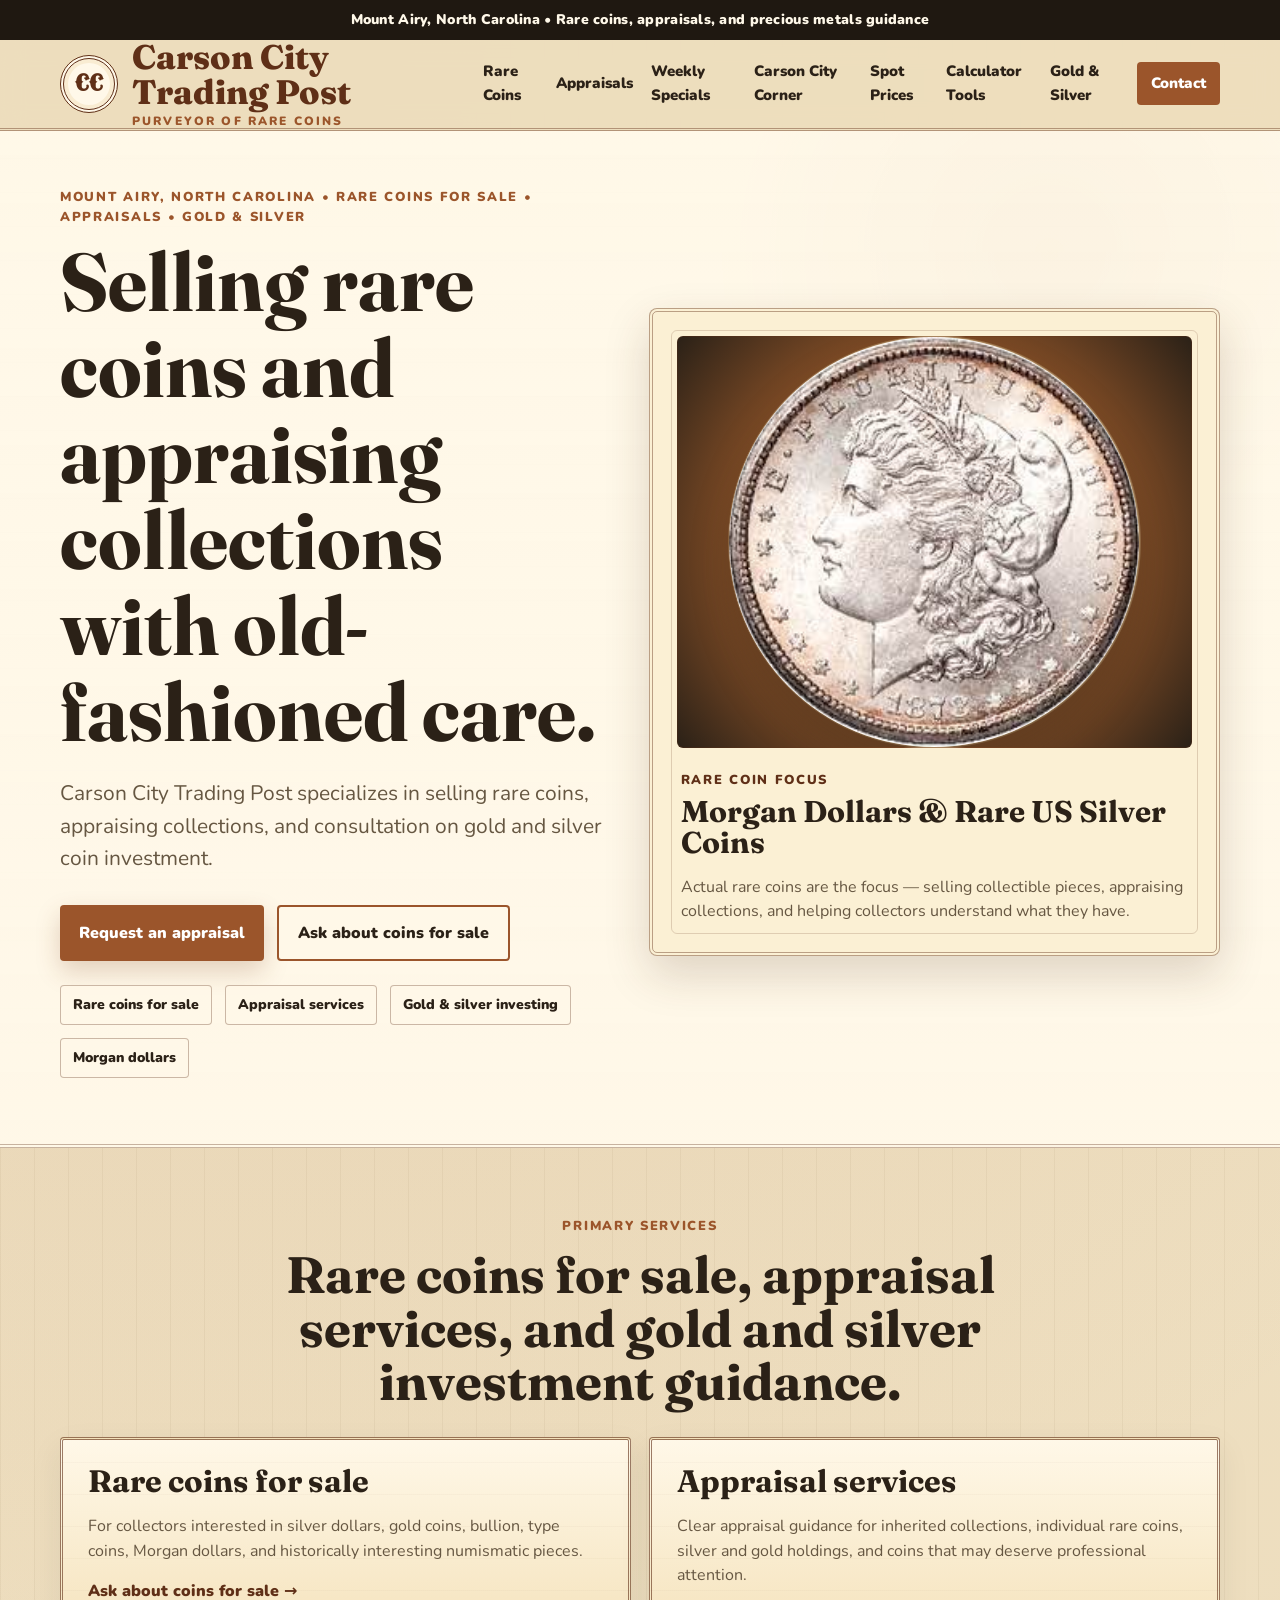
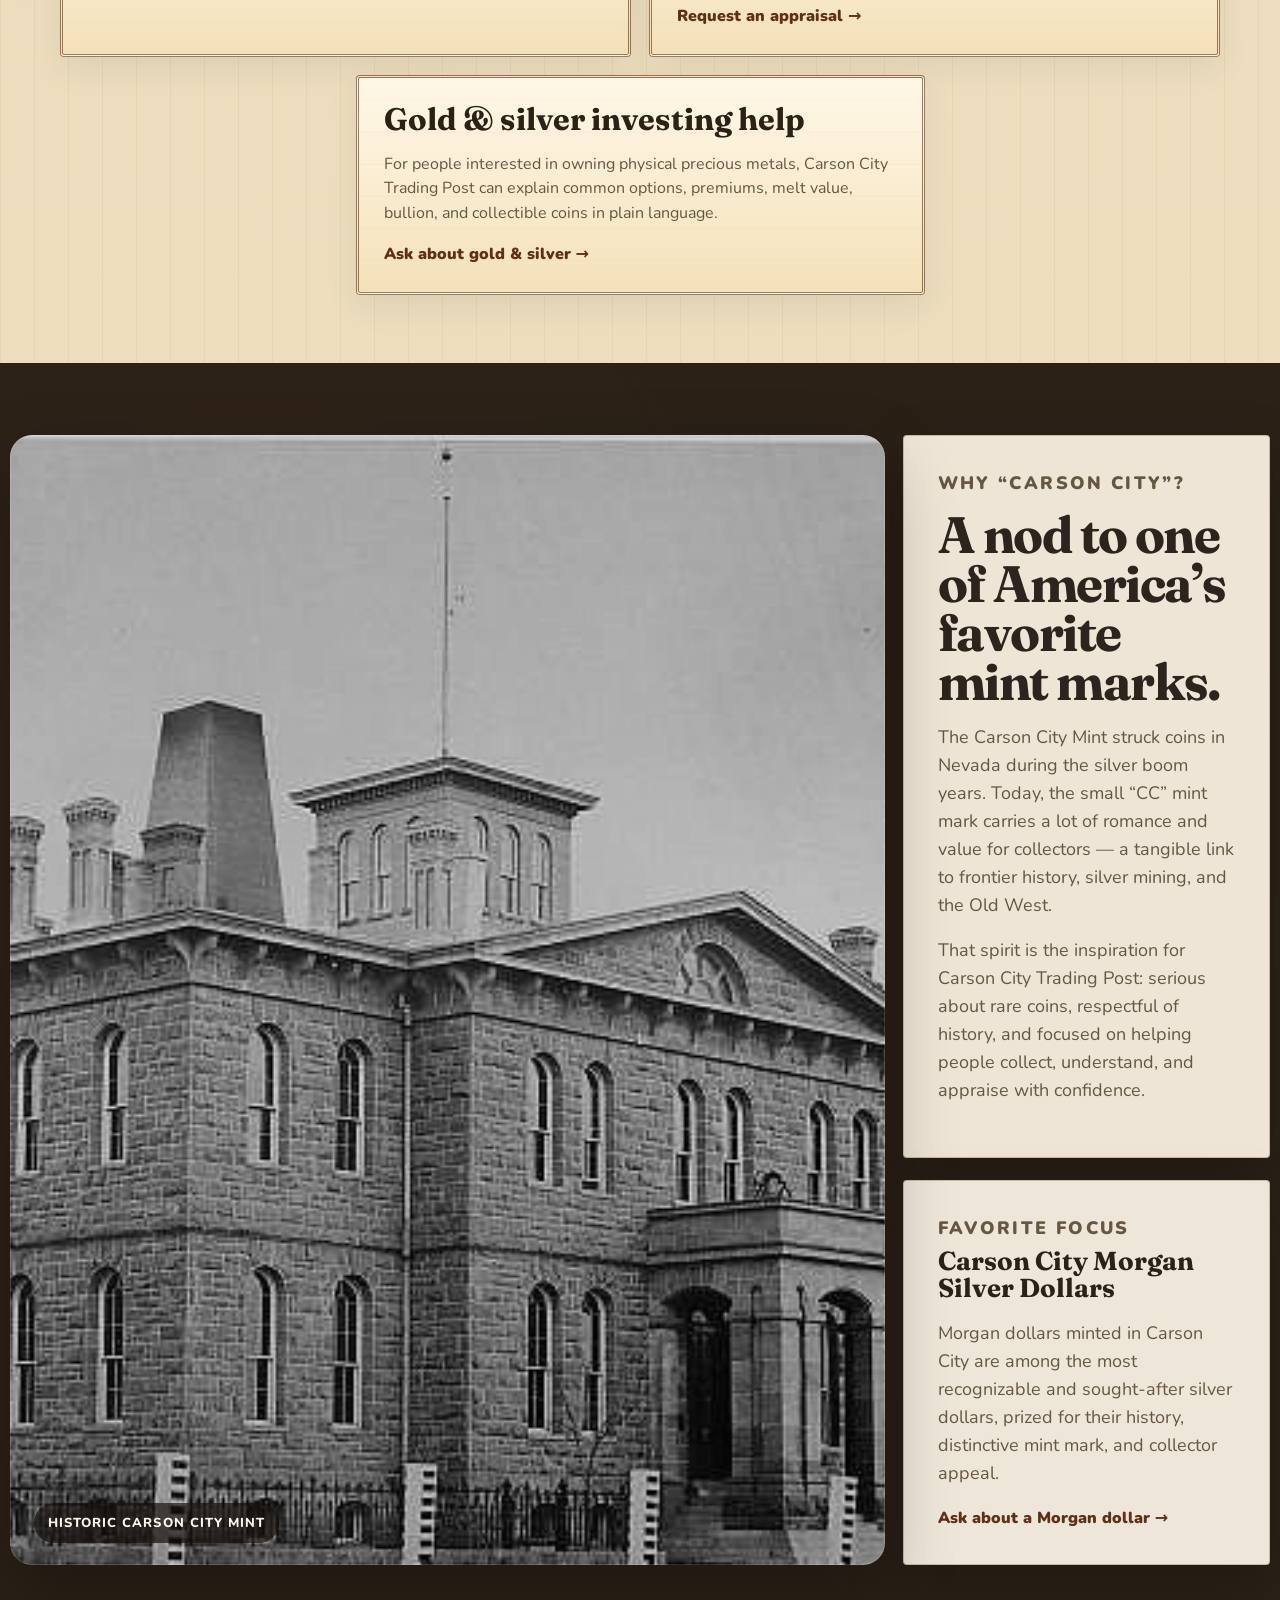
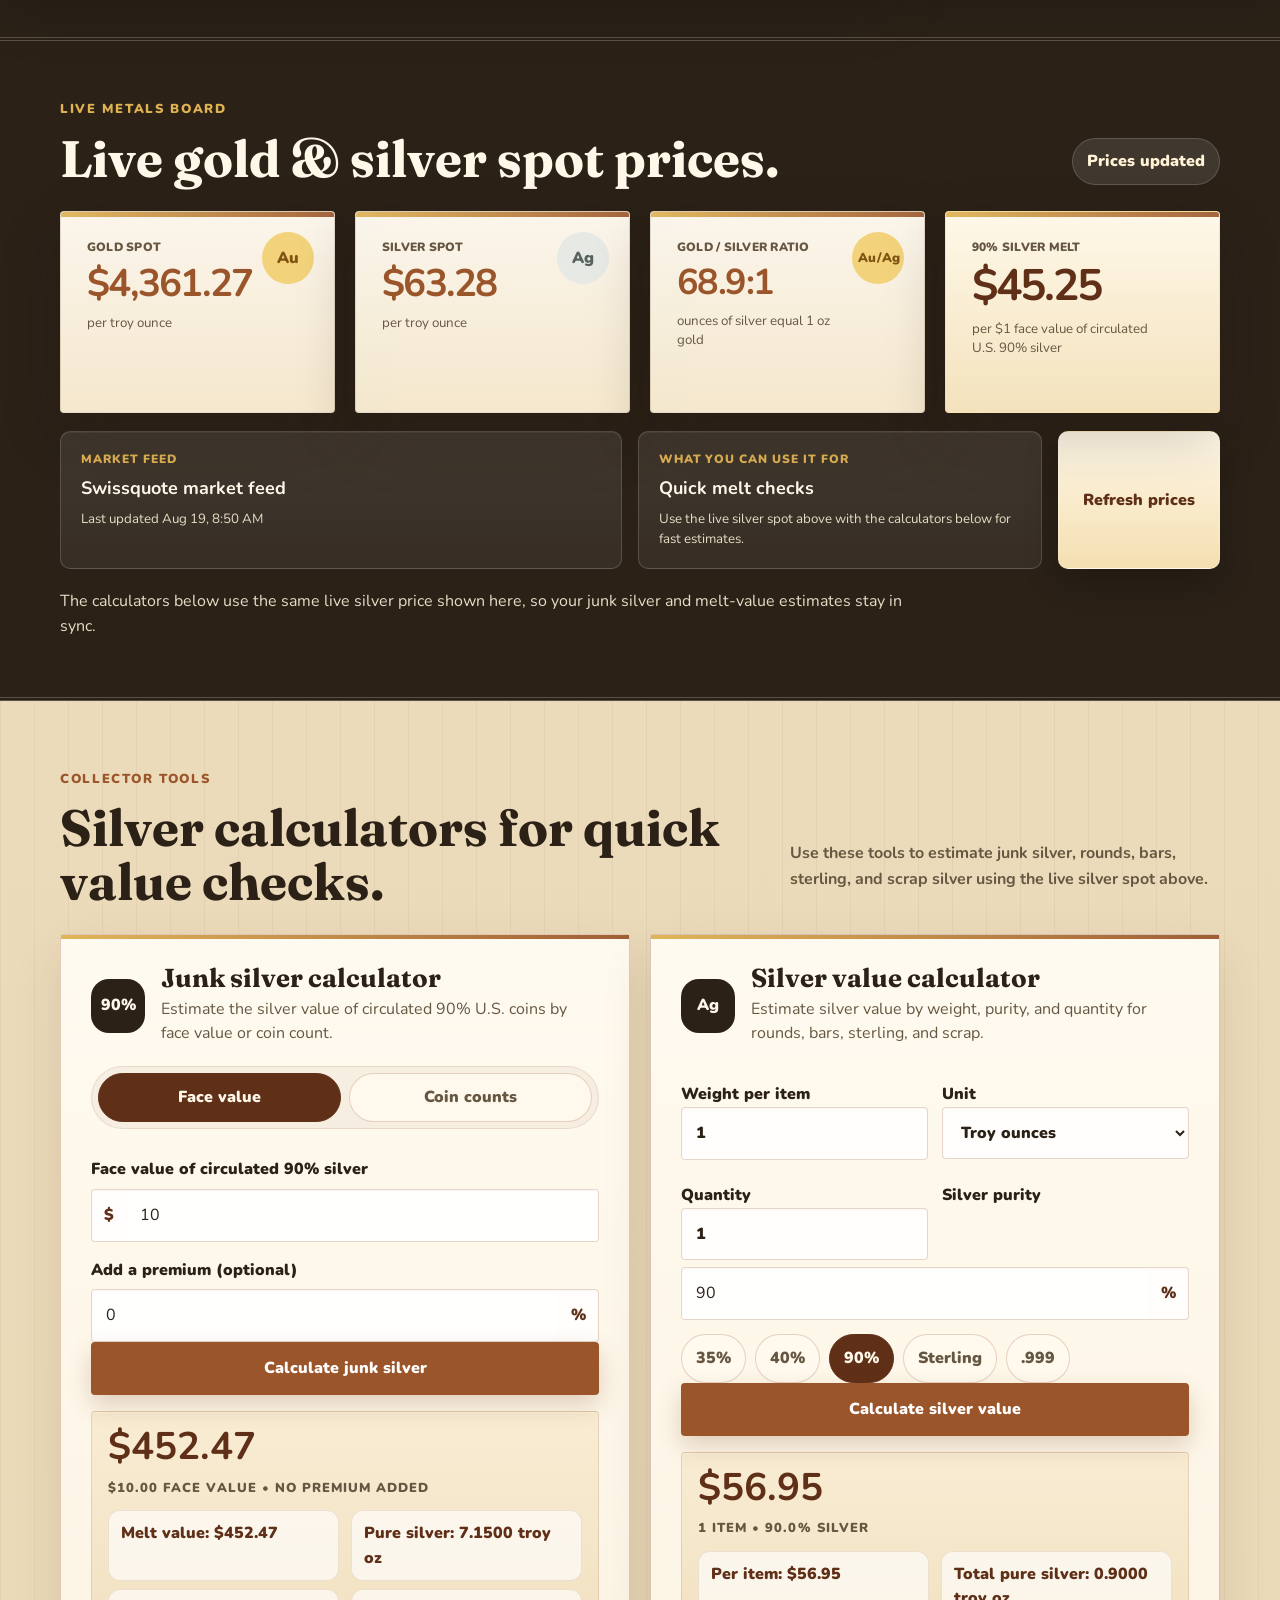
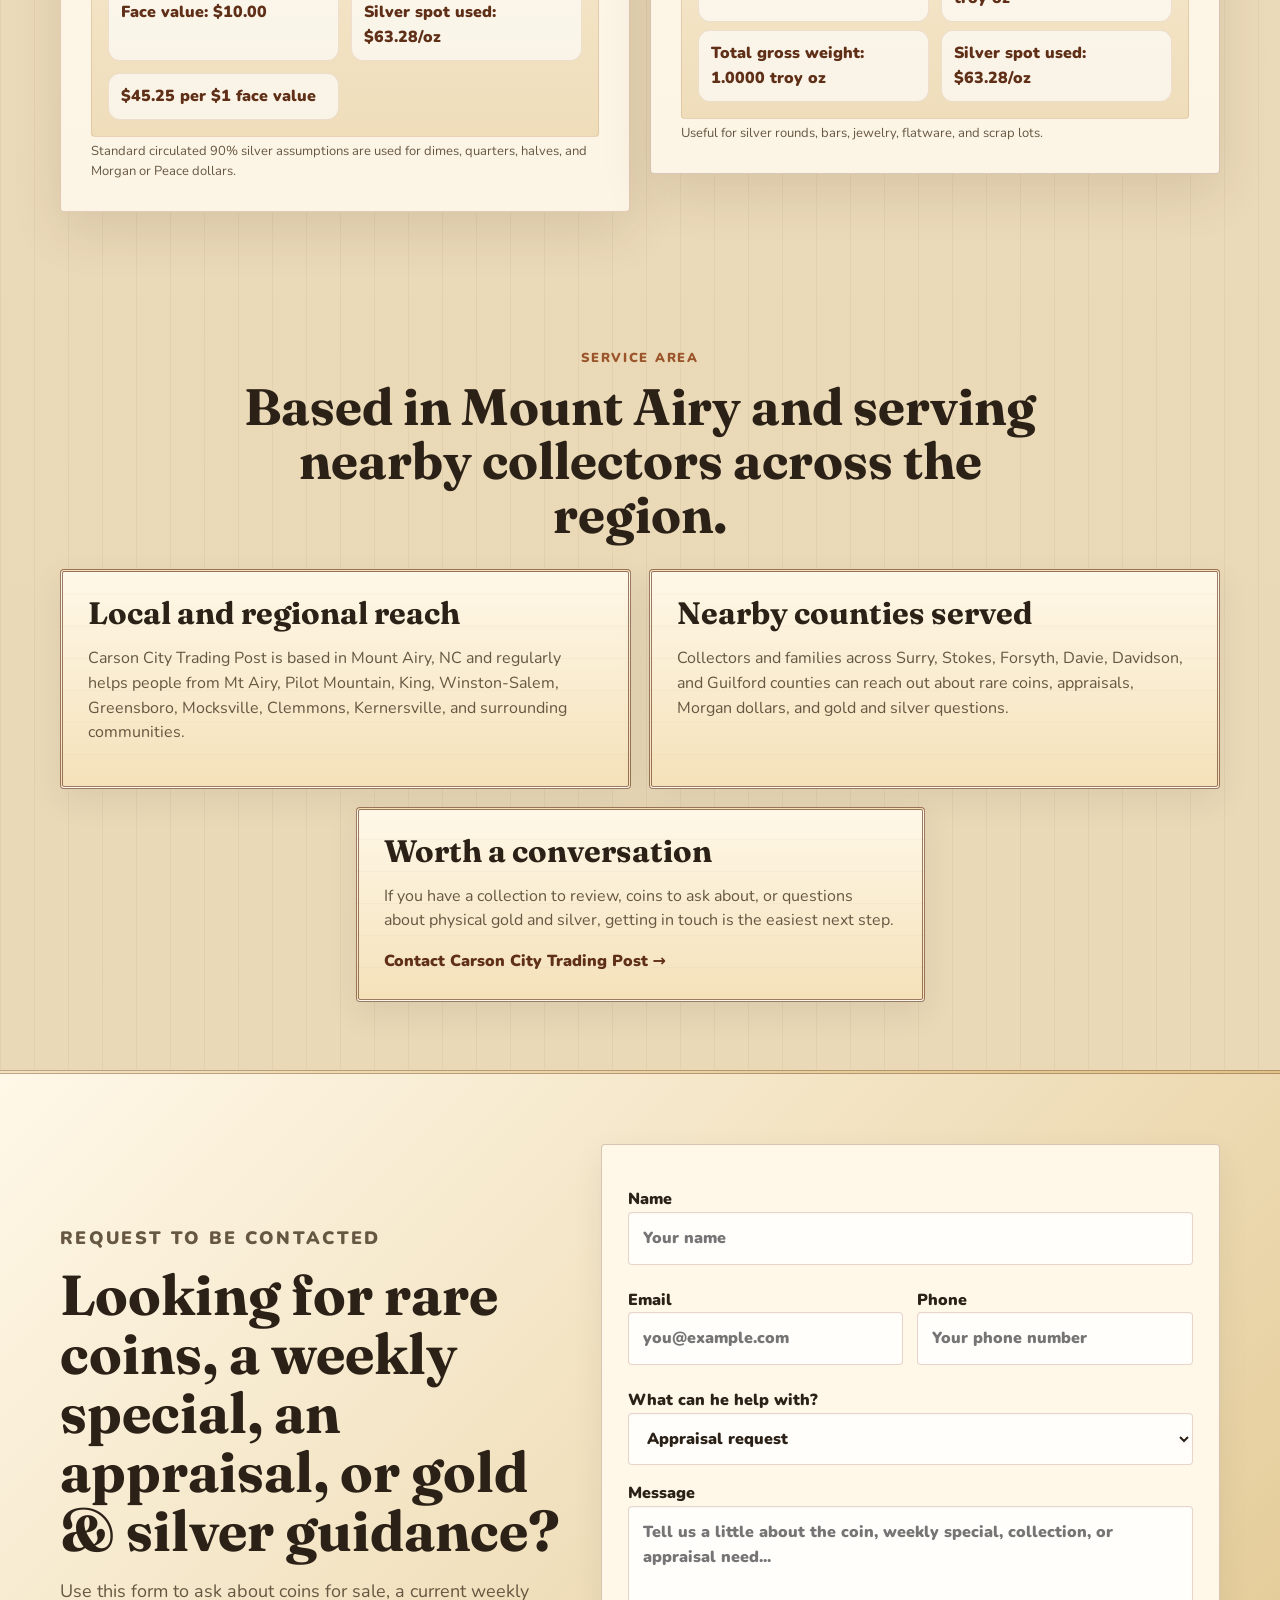
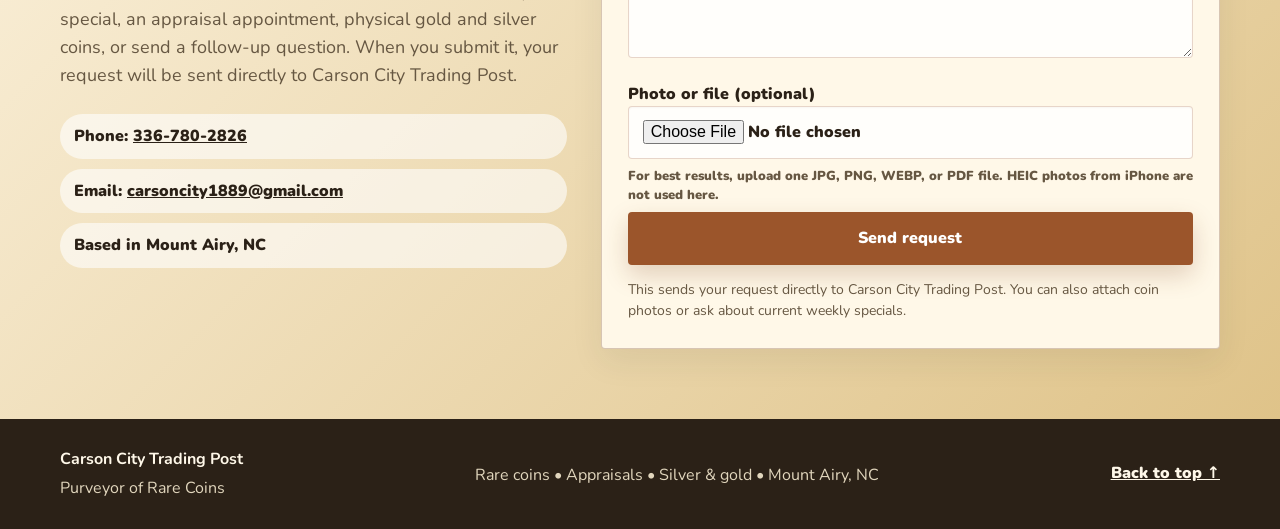
==== index.html @ 2995c83c "Fix contact form FormSubmit endpoint" ====
<!doctype html>
<html lang="en">
<head>
  <meta charset="utf-8" />
  <meta name="viewport" content="width=device-width, initial-scale=1" />
  <title>Carson City Trading Post | Purveyor of Rare Coins</title>
  <meta name="description" content="Carson City Trading Post sells rare coins, offers appraisal services, and helps people learn about investing in gold and silver in Mount Airy, North Carolina." />
  <meta name="robots" content="index,follow" />
  <link rel="canonical" href="https://carsoncitytradingpost.com/" />
  <meta property="og:type" content="website" />
  <meta property="og:title" content="Carson City Trading Post | Purveyor of Rare Coins" />
  <meta property="og:description" content="Rare coins, appraisal services, and gold and silver guidance from Carson City Trading Post in Mount Airy, North Carolina." />
  <meta property="og:url" content="https://carsoncitytradingpost.com/" />
  <meta property="og:site_name" content="Carson City Trading Post" />
  <meta name="twitter:card" content="summary_large_image" />
  <meta name="twitter:title" content="Carson City Trading Post | Purveyor of Rare Coins" />
  <meta name="twitter:description" content="Rare coins, appraisal services, and gold and silver guidance from Carson City Trading Post in Mount Airy, North Carolina." />
  <link rel="apple-touch-icon" sizes="180x180" href="./assets/favicons/apple-touch-icon.png" />
  <link rel="icon" type="image/png" sizes="32x32" href="./assets/favicons/favicon-32x32.png" />
  <link rel="icon" type="image/png" sizes="16x16" href="./assets/favicons/favicon-16x16.png" />
  <link rel="shortcut icon" href="./assets/favicons/favicon.ico" />
  <link rel="manifest" href="./assets/favicons/site.webmanifest" />
  <link rel="preconnect" href="https://fonts.googleapis.com">
  <link rel="preconnect" href="https://fonts.gstatic.com" crossorigin>
  <link href="https://fonts.googleapis.com/css2?family=Fraunces:wght@600;700;800&family=Nunito:wght@400;700;900&family=Rye&display=swap" rel="stylesheet">
  <script type="application/ld+json">
  {
    "@context": "https://schema.org",
    "@type": "LocalBusiness",
    "name": "Carson City Trading Post",
    "url": "https://carsoncitytradingpost.com/",
    "telephone": "+1-336-780-2826",
    "email": "carsoncity1889@gmail.com",
    "description": "Carson City Trading Post sells rare coins, offers appraisal services, and helps people learn about investing in gold and silver in Mount Airy, North Carolina.",
    "areaServed": [
      "Mount Airy, NC",
      "Surry County, NC",
      "Stokes County, NC",
      "Forsyth County, NC",
      "Davie County, NC",
      "Davidson County, NC",
      "Guilford County, NC"
    ],
    "address": {
      "@type": "PostalAddress",
      "addressLocality": "Mount Airy",
      "addressRegion": "NC",
      "addressCountry": "US"
    },
    "contactPoint": {
      "@type": "ContactPoint",
      "telephone": "+1-336-780-2826",
      "contactType": "customer service",
      "areaServed": "NC"
    }
  }
  </script>
  <link rel="stylesheet" href="./styles.css?v=20260706b" />
</head>
<body>
  <div class="site-note">Mount Airy, North Carolina • Rare coins, appraisals, and precious metals guidance</div>

  <header class="header" id="top">
    <div class="wrap nav">
      <a class="brand" href="./index.html#top" aria-label="Back to the top of the Carson City Trading Post home page">
        <span class="brand-mark">CC</span>
        <span>
          Carson City Trading Post
          <small>Purveyor of Rare Coins</small>
        </span>
      </a>
      <button class="menu-button" type="button" aria-label="Toggle menu" aria-expanded="false">Menu</button>
      <nav class="nav-links" aria-label="Main navigation">
        <a href="#appraisals">Rare Coins</a>
        <a href="#appraisals">Appraisals</a>
        <a href="./specials.html">Weekly Specials</a>
        <a href="#story">Carson City Corner</a>
        <a href="#market">Spot Prices</a>
        <a href="#calculators">Calculator Tools</a>
        <a href="#investing">Gold & Silver</a>
        <a class="nav-cta" href="#contact">Contact</a>
      </nav>
    </div>
  </header>

  <main>
    <section class="hero">
      <div class="wrap hero-grid">
        <div class="hero-copy">
          <p class="eyebrow">Mount Airy, North Carolina • Rare coins for sale • Appraisals • Gold & silver</p>
          <h1>Selling rare coins and appraising collections with old-fashioned care.</h1>
          <p class="lead">Carson City Trading Post specializes in selling rare coins, appraising collections, and consultation on gold and silver coin investment.</p>
          <div class="hero-actions">
            <a class="button primary" href="#contact">Request an appraisal</a>
            <a class="button secondary" href="#contact">Ask about coins for sale</a>
          </div>
          <div class="trust-row" aria-label="Services summary">
            <span>Rare coins for sale</span>
            <span>Appraisal services</span>
            <span>Gold & silver investing</span>
            <span>Morgan dollars</span>
          </div>
        </div>
        <aside class="feature-window" aria-label="Featured Carson City coin story">
          <div class="coin-photo-window">
            <img src="./assets/morgan-dollar-real.jpg" alt="Actual Morgan silver dollar coin" />
          </div>
          <div class="feature-caption">
            <p class="label">Rare coin focus</p>
            <h2>Morgan Dollars & Rare US Silver Coins</h2>
            <p>Actual rare coins are the focus — selling collectible pieces, appraising collections, and helping collectors understand what they have.</p>
          </div>
        </aside>
      </div>
    </section>

    <section class="wrap section services" id="appraisals" aria-labelledby="services-title">
      <div class="section-heading centered">
        <p class="eyebrow">Primary services</p>
        <h2 id="services-title">Rare coins for sale, appraisal services, and gold and silver investment guidance.</h2>
      </div>
      <div class="service-grid primary-services">
        <article class="service-card service-feature">
          <h3>Rare coins for sale</h3>
          <p>For collectors interested in silver dollars, gold coins, bullion, type coins, Morgan dollars, and historically interesting numismatic pieces.</p>
          <a href="#contact">Ask about coins for sale →</a>
        </article>
        <article class="service-card service-feature">
          <h3>Appraisal services</h3>
          <p>Clear appraisal guidance for inherited collections, individual rare coins, silver and gold holdings, and coins that may deserve professional attention.</p>
          <a href="#contact">Request an appraisal →</a>
        </article>
        <article class="service-card service-feature investment-card" id="investing">
          <h3>Gold & silver investing help</h3>
          <p>For people interested in owning physical precious metals, Carson City Trading Post can explain common options, premiums, melt value, bullion, and collectible coins in plain language.</p>
          <a href="#contact">Ask about gold & silver →</a>
        </article>
      </div>
    </section>

    <section class="story-section" id="story" aria-labelledby="story-title">
      <div class="wrap story-grid">
        <div class="story-image" aria-label="Historic Carson City Mint exterior">
          <div class="story-image-badge">Historic Carson City Mint</div>
        </div>
        <div class="story-content">
          <div class="story-panel">
            <p class="eyebrow">Why “Carson City”?</p>
            <h2 id="story-title">A nod to one of America’s favorite mint marks.</h2>
            <p>The Carson City Mint struck coins in Nevada during the silver boom years. Today, the small “CC” mint mark carries a lot of romance and value for collectors — a tangible link to frontier history, silver mining, and the Old West.</p>
            <p>That spirit is the inspiration for Carson City Trading Post: serious about rare coins, respectful of history, and focused on helping people collect, understand, and appraise with confidence.</p>
          </div>
          <div class="morgan-card">
            <p class="label">Favorite focus</p>
            <h3>Carson City Morgan Silver Dollars</h3>
            <p>Morgan dollars minted in Carson City are among the most recognizable and sought-after silver dollars, prized for their history, distinctive mint mark, and collector appeal.</p>
            <a href="#contact">Ask about a Morgan dollar →</a>
          </div>
        </div>
      </div>
    </section>

    <section class="market-band" id="market" aria-labelledby="market-title">
      <div class="wrap">
        <div class="section-heading split-heading">
          <div>
            <p class="eyebrow">Live metals board</p>
            <h2 id="market-title">Live gold & silver spot prices.</h2>
          </div>
          <div class="market-status" id="marketStatus">Checking live pricing…</div>
        </div>
        <div class="price-grid">
          <article class="price-card gold">
            <span class="metal-icon">Au</span>
            <p>Gold spot</p>
            <strong id="goldPrice">—</strong>
            <small>per troy ounce</small>
          </article>
          <article class="price-card silver">
            <span class="metal-icon">Ag</span>
            <p>Silver spot</p>
            <strong id="silverPrice">—</strong>
            <small>per troy ounce</small>
          </article>
          <article class="price-card ratio">
            <span class="metal-icon">Au/Ag</span>
            <p>Gold / silver ratio</p>
            <strong id="goldSilverRatio">—</strong>
            <small>ounces of silver equal 1 oz gold</small>
          </article>
          <article class="price-card utility emphasis">
            <p>90% silver melt</p>
            <strong id="junkFaceSpot">—</strong>
            <small>per $1 face value of circulated U.S. 90% silver</small>
          </article>
        </div>
        <div class="market-meta">
          <div class="market-meta-card">
            <span class="market-meta-label">Market feed</span>
            <strong id="marketSource">Checking snapshot source…</strong>
            <small id="lastUpdated">Checking the latest market update</small>
          </div>
          <div class="market-meta-card compact">
            <span class="market-meta-label">What you can use it for</span>
            <strong>Quick melt checks</strong>
            <small>Use the live silver spot above with the calculators below for fast estimates.</small>
          </div>
          <button class="market-refresh-button" type="button" id="refreshPrices">Refresh prices</button>
        </div>
        <p class="fine-print">The calculators below use the same live silver price shown here, so your junk silver and melt-value estimates stay in sync.</p>
      </div>
    </section>

    <section class="wrap section calculators" id="calculators" aria-labelledby="calculator-title">
      <div class="section-heading split-heading">
        <div>
          <p class="eyebrow">Collector tools</p>
          <h2 id="calculator-title">Silver calculators for quick value checks.</h2>
        </div>
        <p class="section-summary">Use these tools to estimate junk silver, rounds, bars, sterling, and scrap silver using the live silver spot above.</p>
      </div>

      <div class="calculator-layout">
        <article class="calculator-card active" data-calculator="junk">
          <div class="calculator-header">
            <span>90%</span>
            <div>
              <h3>Junk silver calculator</h3>
              <p>Estimate the silver value of circulated 90% U.S. coins by face value or coin count.</p>
            </div>
          </div>
          <div class="segmented-control" role="tablist" aria-label="Junk silver input mode">
            <button class="segment-button active" type="button" data-junk-mode="face">Face value</button>
            <button class="segment-button" type="button" data-junk-mode="coins">Coin counts</button>
          </div>
          <div id="junkFaceMode">
            <label for="junkFace">Face value of circulated 90% silver</label>
            <div class="input-row">
              <span>$</span>
              <input id="junkFace" type="number" min="0" step="0.10" value="10" />
            </div>
          </div>
          <div class="coin-grid hidden" id="junkCoinsMode">
            <label>Pre-1965 dimes
              <input id="junkDimes" type="number" min="0" step="1" value="0" />
            </label>
            <label>Pre-1965 quarters
              <input id="junkQuarters" type="number" min="0" step="1" value="0" />
            </label>
            <label>Pre-1965 half dollars
              <input id="junkHalves" type="number" min="0" step="1" value="0" />
            </label>
            <label>Morgan / Peace dollars
              <input id="junkDollars" type="number" min="0" step="1" value="0" />
            </label>
          </div>
          <label for="junkPremium">Add a premium (optional)</label>
          <div class="input-row">
            <input id="junkPremium" type="number" step="0.5" value="0" />
            <span>%</span>
          </div>
          <button class="button primary full" type="button" id="junkCalculate">Calculate junk silver</button>
          <div class="result-box premium-result" id="junkResult">Enter a face value or coin counts to see an estimate.</div>
          <p class="formula">Standard circulated 90% silver assumptions are used for dimes, quarters, halves, and Morgan or Peace dollars.</p>
        </article>

        <article class="calculator-card" data-calculator="silver-value">
          <div class="calculator-header">
            <span>Ag</span>
            <div>
              <h3>Silver value calculator</h3>
              <p>Estimate silver value by weight, purity, and quantity for rounds, bars, sterling, and scrap.</p>
            </div>
          </div>
          <div class="two-col">
            <label>Weight per item
              <input id="silverWeight" type="number" min="0" step="0.01" value="1" />
            </label>
            <label>Unit
              <select id="silverUnit">
                <option value="toz">Troy ounces</option>
                <option value="grams">Grams</option>
                <option value="avoirdupois">Regular ounces</option>
              </select>
            </label>
          </div>
          <div class="two-col">
            <label>Quantity
              <input id="silverQuantity" type="number" min="1" step="1" value="1" />
            </label>
            <label for="silverPurity">Silver purity</label>
          </div>
          <div class="input-row">
            <input id="silverPurity" type="number" min="0" max="100" step="0.1" value="90" />
            <span>%</span>
          </div>
          <div class="preset-row" aria-label="Common silver purity presets">
            <button class="preset-chip" type="button" data-purity="35">35%</button>
            <button class="preset-chip" type="button" data-purity="40">40%</button>
            <button class="preset-chip active" type="button" data-purity="90">90%</button>
            <button class="preset-chip" type="button" data-purity="92.5">Sterling</button>
            <button class="preset-chip" type="button" data-purity="99.9">.999</button>
          </div>
          <button class="button primary full" type="button" id="silverCalculate">Calculate silver value</button>
          <div class="result-box premium-result" id="silverResult">Enter weight, quantity, and purity to see an estimate.</div>
          <p class="formula">Useful for silver rounds, bars, jewelry, flatware, and scrap lots.</p>
        </article>
      </div>
    </section>

    <section class="wrap section services" id="service-area" aria-labelledby="service-area-title">
      <div class="section-heading centered">
        <p class="eyebrow">Service area</p>
        <h2 id="service-area-title">Based in Mount Airy and serving nearby collectors across the region.</h2>
      </div>
      <div class="service-grid primary-services">
        <article class="service-card service-feature">
          <h3>Local and regional reach</h3>
          <p>Carson City Trading Post is based in Mount Airy, NC and regularly helps people from Mt Airy, Pilot Mountain, King, Winston-Salem, Greensboro, Mocksville, Clemmons, Kernersville, and surrounding communities.</p>
        </article>
        <article class="service-card service-feature">
          <h3>Nearby counties served</h3>
          <p>Collectors and families across Surry, Stokes, Forsyth, Davie, Davidson, and Guilford counties can reach out about rare coins, appraisals, Morgan dollars, and gold and silver questions.</p>
        </article>
        <article class="service-card service-feature investment-card">
          <h3>Worth a conversation</h3>
          <p>If you have a collection to review, coins to ask about, or questions about physical gold and silver, getting in touch is the easiest next step.</p>
          <a href="#contact">Contact Carson City Trading Post →</a>
        </article>
      </div>
    </section>

    <section class="contact-section" id="contact" aria-labelledby="contact-title">
      <div class="wrap contact-grid">
        <div>
          <p class="eyebrow">Request to be contacted</p>
          <h2 id="contact-title">Looking for rare coins, a weekly special, an appraisal, or gold & silver guidance?</h2>
          <p>Use this form to ask about coins for sale, a current weekly special, an appraisal appointment, physical gold and silver coins, or send a follow-up question. When you submit it, your request will be sent directly to Carson City Trading Post.</p>
          <ul class="contact-list">
            <li>Phone: <a href="tel:3367802826">336-780-2826</a></li>
            <li>Email: <a href="mailto:carsoncity1889@gmail.com">carsoncity1889@gmail.com</a></li>
            <li>Based in Mount Airy, NC</li>
          </ul>
        </div>
        <form class="contact-form" id="contactForm" action="https://formsubmit.co/21d37ea7857eedb26aeff4c6472d93ed" method="POST" enctype="multipart/form-data">
          <input type="hidden" name="_subject" value="Carson City Trading Post website inquiry" />
          <input type="hidden" name="_cc" value="jstanley@sharpkeeper.com,carsoncity1889@gmail.com" />
          <input type="hidden" name="_captcha" value="false" />
          <input type="hidden" name="_next" value="https://carsoncitytradingpost.com/?contact=success#contact" />
          <input type="hidden" name="_template" value="table" />
          <label>Name
            <input name="name" required placeholder="Your name" />
          </label>
          <div class="two-col">
            <label>Email
              <input name="email" type="email" placeholder="you@example.com" />
            </label>
            <label>Phone
              <input name="phone" placeholder="Your phone number" />
            </label>
          </div>
          <label>What can he help with?
            <select name="reason">
              <option>Appraisal request</option>
              <option>I am interested in rare coins for sale</option>
              <option>Question about weekly specials</option>
              <option>I am interested in investing in gold or silver coins</option>
              <option>Question about Morgan silver dollars</option>
              <option>Other</option>
            </select>
          </label>
          <label>Message
            <textarea name="message" rows="5" placeholder="Tell us a little about the coin, weekly special, collection, or appraisal need..."></textarea>
          </label>
          <label>Photo or file (optional)
            <input name="attachment" type="file" accept="image/jpeg,image/png,image/webp,application/pdf,.jpg,.jpeg,.png,.webp,.pdf" />
            <small class="field-help">For best results, upload one JPG, PNG, WEBP, or PDF file. HEIC photos from iPhone are not used here.</small>
          </label>
          <button class="button primary full" type="submit">Send request</button>
          <p class="form-note" id="formNote">This sends your request directly to Carson City Trading Post. You can also attach coin photos or ask about current weekly specials.</p>
        </form>
      </div>
    </section>
  </main>

  <footer class="footer">
    <div class="wrap footer-grid">
      <div>
        <strong>Carson City Trading Post</strong>
        <p>Purveyor of Rare Coins</p>
      </div>
      <p>Rare coins • Appraisals • Silver & gold • Mount Airy, NC</p>
      <a class="scroll-top-link" href="#top">Back to top ↑</a>
    </div>
  </footer>

  <script>
    document.addEventListener('DOMContentLoaded', () => {
      const brandLink = document.querySelector('.brand');
      const scrollTopLinks = document.querySelectorAll('.scroll-top-link, .brand');
      if (!brandLink && !scrollTopLinks.length) return;
      const scrollHomeTop = (event) => {
        const currentPath = window.location.pathname;
        const isHomePage = currentPath === '/' || currentPath.endsWith('/index.html') || currentPath.endsWith('/index');
        if (!isHomePage) return;
        event.preventDefault();
        window.scrollTo({ top: 0, behavior: 'smooth' });
        history.replaceState(null, '', './index.html#top');
      };
      brandLink?.addEventListener('click', scrollHomeTop);
      scrollTopLinks.forEach((link) => link.addEventListener('click', scrollHomeTop));
    });
  </script>
  <script src="./app.js?v=20260706e"></script>
</body>
</html>
---- styles.css ----
:root {
  --ink: #22312a;
  --ink-soft: #4d5d50;
  --cream: #fffdf5;
  --paper: #f6efe3;
  --parchment: #ead9b9;
  --copper: #b66a35;
  --copper-dark: #7c3f1d;
  --gold: #c8942e;
  --green: #22312a;
  --sage: #edf0ea;
  --shadow: 0 20px 55px rgba(34, 49, 42, .14);
  --radius: 24px;
}

* { box-sizing: border-box; }
html { scroll-behavior: smooth; }
body {
  margin: 0;
  color: var(--ink);
  background: var(--paper);
  font-family: Nunito, system-ui, -apple-system, BlinkMacSystemFont, "Segoe UI", sans-serif;
  line-height: 1.55;
}
a { color: inherit; }
button, input, select, textarea { font: inherit; }
button { cursor: pointer; }
.wrap { width: min(1160px, calc(100% - 40px)); margin: 0 auto; }
.site-note {
  background: var(--green);
  color: #fff8e9;
  text-align: center;
  padding: 9px 16px;
  font-size: 14px;
  font-weight: 900;
  letter-spacing: .02em;
}
.header {
  background: rgba(246,239,227,.95);
  border-bottom: 1px solid rgba(34,49,42,.12);
  position: sticky;
  top: 0;
  z-index: 10;
  backdrop-filter: blur(12px);
}
.nav {
  min-height: 82px;
  display: flex;
  align-items: center;
  justify-content: space-between;
  gap: 22px;
}
.brand {
  display: flex;
  align-items: center;
  gap: 14px;
  text-decoration: none;
  color: var(--copper-dark);
  font-family: Fraunces, Georgia, serif;
  font-size: clamp(22px, 2.7vw, 34px);
  font-weight: 800;
  line-height: 1.05;
}
.brand small {
  display: block;
  margin-top: 4px;
  color: var(--copper);
  font-family: Nunito, sans-serif;
  font-size: 12px;
  font-weight: 900;
  letter-spacing: .18em;
  text-transform: uppercase;
}
.brand-mark {
  width: 58px;
  height: 58px;
  flex: 0 0 auto;
  border-radius: 50%;
  display: grid;
  place-items: center;
  border: 4px double var(--gold);
  color: var(--gold);
  background: #fff8e9;
  font-family: Rye, Fraunces, serif;
  font-size: 21px;
  box-shadow: inset 0 0 0 4px rgba(200,148,46,.12);
}
.nav-links { display: flex; align-items: center; gap: 18px; }
.nav-links a {
  text-decoration: none;
  font-size: 15px;
  font-weight: 900;
  color: var(--ink);
}
.nav-links a:hover { color: var(--copper); }
.nav-cta {
  background: var(--copper);
  color: white !important;
  padding: 10px 14px;
  border-radius: 999px;
}
.menu-button { display: none; }

.hero {
  background:
    radial-gradient(circle at 82% 12%, rgba(200,148,46,.28), transparent 22%),
    linear-gradient(135deg, var(--cream) 0 57%, #e8d1a7 57% 100%);
  border-bottom: 1px solid rgba(34,49,42,.14);
}
.hero-grid {
  min-height: 625px;
  display: grid;
  grid-template-columns: .98fr 1.02fr;
  align-items: center;
  gap: 40px;
  padding: 56px 0 66px;
}
.eyebrow {
  color: var(--copper);
  font-size: 13px;
  font-weight: 900;
  letter-spacing: .13em;
  text-transform: uppercase;
  margin: 0 0 12px;
}
h1, h2, h3 { margin: 0; line-height: 1.05; }
h1 {
  font-family: Fraunces, Georgia, serif;
  font-size: clamp(44px, 6vw, 74px);
  max-width: 820px;
  color: var(--ink);
}
.lead {
  margin: 22px 0 0;
  max-width: 670px;
  font-size: 21px;
  color: var(--ink-soft);
}
.hero-actions, .trust-row { display: flex; flex-wrap: wrap; gap: 13px; }
.hero-actions { margin-top: 30px; }
.button {
  border: 0;
  border-radius: 999px;
  padding: 14px 19px;
  text-decoration: none;
  font-weight: 900;
  display: inline-flex;
  align-items: center;
  justify-content: center;
  transition: transform .18s ease, box-shadow .18s ease, background .18s ease;
}
.button:hover { transform: translateY(-2px); }
.button.primary {
  background: var(--copper);
  color: white;
  box-shadow: 0 10px 24px rgba(124,63,29,.22);
}
.button.primary:hover { background: var(--copper-dark); }
.button.secondary {
  background: #fff;
  color: var(--ink);
  border: 2px solid var(--copper);
}
.full { width: 100%; }
.trust-row { margin-top: 24px; }
.trust-row span {
  background: rgba(255,255,255,.75);
  border: 1px solid rgba(182,106,53,.25);
  border-radius: 999px;
  padding: 8px 12px;
  font-size: 14px;
  font-weight: 900;
}
.feature-window {
  background: var(--green);
  color: #fff8e9;
  border-radius: 34px;
  padding: 24px;
  box-shadow: var(--shadow);
  position: relative;
  overflow: hidden;
}
.feature-window:before {
  content: "";
  position: absolute;
  inset: 18px;
  border: 1px solid rgba(255,248,233,.18);
  border-radius: 26px;
  pointer-events: none;
}
.coin-illustration, .morgan-window {
  min-height: 330px;
  border-radius: 26px;
  background: linear-gradient(145deg, #42524a, #16231f);
  position: relative;
  overflow: hidden;
}
.morgan-window {
  display: grid;
  place-items: center;
  padding: 18px;
  background:
    radial-gradient(circle at 50% 48%, rgba(255,255,255,.18), transparent 36%),
    linear-gradient(145deg, #344840, #16231f);
}
.morgan-window img {
  width: min(100%, 365px);
  display: block;
  filter: drop-shadow(0 18px 28px rgba(0,0,0,.28));
}
.coin {
  position: absolute;
  border-radius: 50%;
  display: grid;
  place-items: center;
  font-family: Fraunces, Georgia, serif;
  font-weight: 800;
  box-shadow: 0 18px 40px rgba(0,0,0,.24), inset 0 0 0 8px rgba(255,255,255,.16);
}
.coin-gold {
  width: 158px; height: 158px; left: 38px; top: 48px;
  background: radial-gradient(circle, #f5dc82, #c8942e 68%, #8a5c16);
  color: #6b4309; font-size: 58px;
}
.coin-silver {
  width: 196px; height: 196px; right: 34px; top: 74px;
  background: radial-gradient(circle, #ffffff, #cfd2ce 62%, #818a86);
  color: #56605c; font-size: 56px;
}
.coin-bronze {
  width: 132px; height: 132px; left: 145px; bottom: 36px;
  background: radial-gradient(circle, #d89a56, #9b5728 72%, #653218);
  color: #fff0d0; font-size: 30px;
}
.feature-caption { position: relative; padding: 22px 4px 4px; }
.label {
  color: var(--gold);
  margin: 0 0 5px;
  font-size: 13px;
  font-weight: 900;
  letter-spacing: .13em;
  text-transform: uppercase;
}
.feature-caption h2 { font-family: Fraunces, Georgia, serif; font-size: 30px; }
.feature-caption p:last-child { color: #e7dcc4; margin-bottom: 0; }

.market-band { background: var(--green); color: #fff8e9; padding: 58px 0; }
.market-band .eyebrow { color: #dfb252; }
.section-heading { margin-bottom: 26px; }
.section-heading h2 {
  font-family: Fraunces, Georgia, serif;
  font-size: clamp(34px, 4vw, 52px);
  max-width: 850px;
}
.split-heading { display: flex; justify-content: space-between; align-items: end; gap: 24px; }
.centered { text-align: center; }
.centered h2 { margin: 0 auto; }
.market-status {
  background: rgba(255,255,255,.1);
  border: 1px solid rgba(255,255,255,.16);
  border-radius: 999px;
  padding: 10px 14px;
  font-weight: 900;
  color: #fff2d5;
  white-space: nowrap;
}
.price-grid { display: grid; grid-template-columns: repeat(4, minmax(0, 1fr)); gap: 20px; }
.price-card {
  background: linear-gradient(180deg, rgba(255,250,240,.98), rgba(248,236,209,.98));
  color: var(--ink);
  border-radius: var(--radius);
  padding: 26px 90px 26px 26px;
  box-shadow: 0 22px 58px rgba(36,22,12,.22);
  border: 1px solid rgba(95,47,23,.14);
  position: relative;
  min-height: 202px;
  overflow: hidden;
}
.price-card::before {
  content: '';
  position: absolute;
  inset: 0 0 auto 0;
  height: 5px;
  background: linear-gradient(90deg, rgba(223,178,82,.9), rgba(155,85,43,.9));
}
.price-card p { margin: 0 0 8px; color: var(--ink-soft); font-weight: 900; letter-spacing: .02em; text-transform: uppercase; font-size: 12px; }
.price-card strong { display: block; font-size: clamp(32px, 3vw, 43px); line-height: .98; color: var(--copper); letter-spacing: -.045em; white-space: nowrap; }
.price-card small { display: block; margin-top: 12px; color: var(--ink-soft); max-width: 22ch; line-height: 1.4; }
.price-card.ratio strong { font-size: clamp(30px, 2.8vw, 40px); }
.price-card.utility { padding-right: 24px; }
.price-card.emphasis {
  background: linear-gradient(180deg, #fff8e9, #f3e2bc);
  border: 1px solid rgba(242,211,124,.48);
}
.price-card.emphasis strong { color: var(--copper-dark); }
.price-card.ratio .metal-icon {
  font-size: 13px;
  letter-spacing: .02em;
  line-height: 1;
  padding: 0 6px;
  text-align: center;
}
.metal-icon {
  position: absolute;
  top: 20px;
  right: 20px;
  width: 52px;
  height: 52px;
  border-radius: 50%;
  display: grid;
  place-items: center;
  font-weight: 900;
  line-height: 1;
  background: #f2d37c;
  color: #7f5410;
  overflow: hidden;
}
.silver .metal-icon { background: #e6e9e4; color: #57615d; }
.utility strong { color: var(--ink); font-size: 44px; }
.market-meta {
  display: grid;
  grid-template-columns: 1.25fr .9fr auto;
  gap: 16px;
  align-items: stretch;
  margin-top: 18px;
}
.market-meta-card {
  background: linear-gradient(180deg, rgba(255,255,255,.10), rgba(255,255,255,.06));
  border: 1px solid rgba(255,255,255,.16);
  padding: 18px 20px;
  border-radius: var(--radius);
  display: flex;
  flex-direction: column;
  gap: 6px;
  box-shadow: inset 0 1px 0 rgba(255,255,255,.06);
}
.market-meta-card strong {
  color: #fff8e9;
  font-size: 18px;
}
.market-meta-card small { color: #e7dcc4; }
.market-meta-label {
  color: #dfb252;
  font-size: 12px;
  font-weight: 900;
  text-transform: uppercase;
  letter-spacing: .08em;
}
.market-refresh-button {
  border: 1px solid rgba(255,255,255,.2);
  background: linear-gradient(180deg, #fff8e8, #f4dfb1);
  color: var(--copper-dark);
  font-weight: 900;
  padding: 0 24px;
  border-radius: var(--radius);
  box-shadow: 0 14px 34px rgba(0,0,0,.22);
}
.market-refresh-button:hover { background: linear-gradient(180deg, #fff4d9, #f0d79f); }
.fine-print { color: #e7dcc4; margin: 20px 0 0; max-width: 860px; }

#market, #story, #calculators, #contact { scroll-margin-top: 110px; }
.section { padding: 68px 0; }
.service-grid { display: grid; grid-template-columns: repeat(3, 1fr); gap: 18px; margin-top: 28px; }
.service-card, .calculator-card, .contact-form, .morgan-card, .story-panel {
  background: var(--cream);
  border: 1px solid rgba(34,49,42,.12);
  border-radius: var(--radius);
  box-shadow: 0 12px 32px rgba(34,49,42,.08);
}
.service-card { padding: 25px; }
.primary-services { grid-template-columns: repeat(2, minmax(0, 1fr)); }
.service-feature {
  border: 2px solid rgba(182,106,53,.44);
  background: linear-gradient(180deg, #fffdf5, #fff6e3);
}
.service-feature h3 { font-size: 31px; }
.service-feature a {
  color: var(--copper-dark);
  font-weight: 900;
  text-decoration: none;
}
.service-icon {
  width: 48px;
  height: 48px;
  border-radius: 14px;
  display: grid;
  place-items: center;
  background: #f0d6ad;
  color: var(--copper-dark);
  font-weight: 900;
  margin-bottom: 22px;
}
.service-card h3, .morgan-card h3, .calculator-card h3 { font-size: 26px; font-family: Fraunces, Georgia, serif; }
.service-card p { color: var(--ink-soft); }

.story-section {
  padding: 72px 0;
  background: linear-gradient(180deg, #3a2818 0%, #2c1f14 100%);
}

.story-section .wrap {
  width: min(1400px, calc(100% - 20px));
}

.story-grid {
  display: grid;
  grid-template-columns: 1.62fr .68fr;
  gap: 18px;
  align-items: stretch;
}

.story-image {
  min-height: 560px;
  border-radius: 22px;
  overflow: hidden;
  position: relative;
  background:
    linear-gradient(180deg, rgba(14,11,9,.18) 0%, rgba(14,11,9,.12) 42%, rgba(14,11,9,.24) 100%),
    url('./assets/carson-city-mint-archive-cropped.jpg?v=20260707a') center 24% / cover no-repeat;
  box-shadow: 0 28px 70px rgba(0,0,0,.28);
}

.story-image::after {
  content: '';
  position: absolute;
  inset: 0;
  border: 1px solid rgba(255,255,255,.16);
  border-radius: 22px;
  pointer-events: none;
}

.story-image-badge {
  position: absolute;
  left: 24px;
  bottom: 22px;
  padding: 10px 14px;
  border-radius: 999px;
  background: rgba(22,16,12,.68);
  color: #fff6ea;
  font-size: 13px;
  font-weight: 800;
  letter-spacing: .08em;
  text-transform: uppercase;
}

.story-content {
  display: flex;
  flex-direction: column;
  gap: 22px;
}

.story-panel, .morgan-card {
  padding: 34px;
  border: 1px solid rgba(255,255,255,.18);
  border-radius: 22px;
  box-shadow: 0 24px 60px rgba(0,0,0,.22);
}

.story-panel {
  background: rgba(243,234,219,.98);
  color: var(--ink);
}

.story-panel h2 {
  font-family: Fraunces, Georgia, serif;
  font-size: clamp(38px, 4vw, 58px);
  line-height: .96;
  letter-spacing: -.03em;
  color: #2c241d;
}

.story-panel p {
  color: var(--ink-soft);
  font-size: 18px;
}

.morgan-card {
  background: rgba(255,248,235,.92);
  color: var(--ink);
  display: flex;
  flex-direction: column;
  justify-content: center;
}
.morgan-card p { color: var(--ink-soft); font-size: 18px; }
.morgan-card a { color: var(--copper-dark); font-weight: 900; text-decoration: none; }

.section-summary { max-width: 430px; color: var(--ink-soft); font-weight: 700; line-height: 1.6; }
.calculator-layout { display: grid; grid-template-columns: repeat(2, minmax(0, 1fr)); gap: 20px; align-items: start; }
.calculator-card {
  padding: 30px;
  position: relative;
  background: linear-gradient(180deg, rgba(255,250,240,.99), rgba(252,244,229,.99));
  border: 1px solid rgba(95,47,23,.14);
  box-shadow: 0 20px 52px rgba(60,36,17,.11);
}
.calculator-card::before {
  content: '';
  position: absolute;
  inset: 0 0 auto 0;
  height: 4px;
  background: linear-gradient(90deg, rgba(223,178,82,.95), rgba(155,85,43,.95));
}
.calculator-card.active { border: 1px solid rgba(155,85,43,.28); }
.calculator-header { display: flex; align-items: center; gap: 16px; margin-bottom: 20px; }
.calculator-header > span {
  width: 54px;
  height: 54px;
  border-radius: 18px;
  flex: 0 0 auto;
  display: grid;
  place-items: center;
  background: var(--green);
  color: #fff8e9;
  font-weight: 900;
}
.calculator-card p { color: var(--ink-soft); margin: 4px 0 0; line-height: 1.55; }
label { display: block; font-weight: 900; margin: 16px 0 7px; color: var(--ink); }
input, select, textarea {
  width: 100%;
  border: 1px solid rgba(155,85,43,.24);
  border-radius: 14px;
  padding: 13px 14px;
  color: var(--ink);
  background: rgba(255,255,255,.82);
  box-shadow: inset 0 1px 2px rgba(95,47,23,.04);
}
.input-row { display: flex; align-items: center; background: rgba(255,255,255,.82); border: 1px solid rgba(155,85,43,.24); border-radius: 14px; overflow: hidden; box-shadow: inset 0 1px 2px rgba(95,47,23,.04); }
.input-row span { padding: 0 12px; font-weight: 900; color: var(--copper-dark); }
.input-row input { border: 0; border-radius: 0; }
.two-col { display: grid; grid-template-columns: 1fr 1fr; gap: 14px; }
.segmented-control {
  display: inline-grid;
  grid-template-columns: repeat(2, minmax(0, 1fr));
  gap: 8px;
  width: 100%;
  margin-bottom: 12px;
  padding: 6px;
  background: rgba(95,47,23,.05);
  border: 1px solid rgba(155,85,43,.14);
  border-radius: 999px;
}
.segment-button,
.preset-chip {
  border: 1px solid rgba(155,85,43,.24);
  background: rgba(255,249,238,.92);
  color: var(--ink-soft);
  padding: 11px 14px;
  border-radius: 999px;
  font-weight: 900;
}
.segment-button.active,
.preset-chip.active {
  background: var(--copper-dark);
  color: #fff8e9;
  border-color: var(--copper-dark);
}
.coin-grid {
  display: grid;
  grid-template-columns: repeat(2, minmax(0, 1fr));
  gap: 14px;
}
.preset-row {
  display: flex;
  flex-wrap: wrap;
  gap: 9px;
  margin-top: 14px;
}
.result-box {
  background: linear-gradient(180deg, #f8ecd3, #efddba);
  color: var(--copper-dark);
  border-radius: 16px;
  padding: 16px;
  margin-top: 16px;
  font-weight: 900;
  border: 1px solid rgba(155,85,43,.16);
  box-shadow: inset 0 1px 0 rgba(255,255,255,.4);
}
.premium-result {
  display: flex;
  flex-direction: column;
  gap: 12px;
}
.premium-result strong {
  font-size: clamp(30px, 3vw, 42px);
  line-height: .98;
}
.result-kicker {
  color: var(--ink-soft);
  font-size: 13px;
  font-weight: 900;
  text-transform: uppercase;
  letter-spacing: .08em;
}
.result-subgrid {
  display: grid;
  grid-template-columns: repeat(2, minmax(0, 1fr));
  gap: 8px 12px;
}
.result-subgrid span {
  background: rgba(255,255,255,.64);
  border: 1px solid rgba(155,85,43,.14);
  border-radius: 12px;
  padding: 10px 12px;
}
.formula { font-size: 13px; color: var(--ink-soft); line-height: 1.5; margin-top: 12px; }
.hidden { display: none !important; }

.contact-section { background: linear-gradient(135deg, #fffdf5, #ead9b9); padding: 70px 0; }
.contact-grid { display: grid; grid-template-columns: .9fr 1.1fr; gap: 34px; align-items: center; }
.contact-grid h2 { font-family: Fraunces, Georgia, serif; font-size: clamp(36px, 4.4vw, 58px); }
.contact-grid p { color: var(--ink-soft); font-size: 18px; }
.contact-list { padding: 0; margin: 24px 0 0; list-style: none; display: grid; gap: 10px; }
.contact-list li { background: rgba(255,255,255,.6); border-radius: 999px; padding: 10px 14px; font-weight: 900; }
.contact-form { padding: 26px; }
.field-help { display: block; margin-top: 8px; color: var(--ink-soft); font-size: 13px; line-height: 1.45; }
.form-note { color: var(--ink-soft); font-size: 14px !important; margin-bottom: 0; }
.form-note.success { background: #e3efd8; color: #315322; padding: 12px; border-radius: 14px; font-weight: 900; }

.footer { background: var(--green); color: #fff8e9; padding: 28px 0; }
.footer-grid { display: flex; justify-content: space-between; align-items: center; gap: 20px; }
.footer p { margin: 4px 0 0; color: #e1d6bd; }
.footer a { color: #fff8e9; font-weight: 900; }

@media (max-width: 1180px) and (min-width: 981px) {
  .price-grid { grid-template-columns: repeat(2, minmax(0, 1fr)); }
}

@media (max-width: 980px) {
  .nav { flex-wrap: wrap; padding: 14px 0; }
  .menu-button {
    display: inline-flex;
    border: 1px solid rgba(34,49,42,.18);
    border-radius: 999px;
    padding: 9px 14px;
    background: white;
    font-weight: 900;
  }
  .nav-links { display: none; width: 100%; flex-direction: column; align-items: stretch; gap: 0; padding: 8px 0 14px; }
  .nav-links.open { display: flex; }
  .nav-links a { padding: 11px 0; }
  .nav-cta { text-align: center; }
  .hero-grid, .story-grid, .contact-grid, .split-heading { grid-template-columns: 1fr; display: grid; }
  .hero-grid { min-height: auto; padding-top: 40px; }
  .price-grid, .service-grid, .calculator-layout, .market-meta { grid-template-columns: 1fr; }
  .market-status { white-space: normal; }
  .feature-window { max-width: 620px; }
  .story-image { min-height: 420px; }
}

@media (max-width: 640px) {
  .wrap { width: min(100% - 28px, 1160px); }
  .brand { font-size: 21px; }
  .brand-mark { width: 48px; height: 48px; font-size: 18px; }
  h1 { font-size: 39px; }
  .lead { font-size: 18px; }
  .hero-actions .button { width: 100%; }
  .coin-illustration { min-height: 260px; }
  .morgan-window { min-height: 260px; }
  .coin-grid, .result-subgrid { grid-template-columns: 1fr; }
  .segment-button, .preset-chip, .market-refresh-button { width: 100%; }
  .story-panel, .morgan-card { padding: 26px; }
  .story-image { min-height: 300px; }
  .story-image-badge { left: 16px; bottom: 16px; font-size: 12px; }
  .coin-gold { width: 120px; height: 120px; left: 20px; top: 46px; }
  .coin-silver { width: 145px; height: 145px; right: 18px; top: 80px; }
  .coin-bronze { width: 105px; height: 105px; left: 110px; bottom: 28px; }
  .section, .story-section, .contact-section, .market-band { padding: 48px 0; }
  .two-col, .footer-grid { grid-template-columns: 1fr; display: grid; }
}

/* Old-timey ledger direction requested after draft review */
:root {
  --ink: #2b2117;
  --ink-soft: #665742;
  --cream: #fff8e8;
  --paper: #e9d7b4;
  --parchment: #d8bc82;
  --copper: #9b552b;
  --copper-dark: #5f2f17;
  --gold: #b9852a;
  --green: #2b2117;
  --sage: #f2e7cf;
  --shadow: 0 18px 45px rgba(70,44,20,.18);
  --radius: 10px;
}
body {
  background:
    radial-gradient(circle at 18% 0, rgba(155,85,43,.12), transparent 25%),
    linear-gradient(90deg, rgba(81,49,24,.05) 1px, transparent 1px),
    linear-gradient(#efe0c2, var(--paper));
  background-size: auto, 34px 34px, auto;
}
.site-note { background: #1f1811; }
.header {
  background: rgba(238,222,190,.96);
  border-bottom: 3px double rgba(95,47,23,.42);
}
.brand-mark {
  border-color: var(--copper-dark);
  color: var(--copper-dark);
}
.nav-cta, .button, .trust-row span, input, select, textarea, .input-row, .result-box, .service-icon, .price-card, .calculator-card, .contact-form, .morgan-card, .story-panel, .service-card { border-radius: 4px; }
.page-shell {
  min-height: calc(100vh - 148px);
  display: flex;
  align-items: center;
}
.coming-soon-grid {
  display: grid;
  grid-template-columns: 1.05fr .95fr;
  gap: 24px;
  align-items: stretch;
  padding: 64px 0;
}
.single-special-layout {
  grid-template-columns: minmax(0, 860px);
  justify-content: center;
}
.coming-soon-card {
  background: #fff8e8;
  border: 3px double rgba(95,47,23,.4);
  box-shadow: var(--shadow);
  padding: 30px;
}
.coming-soon-copy h1 {
  max-width: 12ch;
}
.special-price-band {
  display: inline-flex;
  flex-direction: column;
  gap: 8px;
  margin: 18px 0 0;
  padding: 18px 22px;
  background: linear-gradient(180deg, #fff8ea, #f3deaf);
  border: 1px solid rgba(155,85,43,.28);
  box-shadow: 0 14px 34px rgba(60,36,17,.12);
}
.special-price-label {
  color: var(--ink-soft);
  font-size: 12px;
  font-weight: 900;
  letter-spacing: .08em;
  text-transform: uppercase;
}
.special-price {
  color: var(--copper-dark);
  font-family: Fraunces, Georgia, serif;
  font-size: clamp(42px, 6vw, 64px);
  font-weight: 800;
  letter-spacing: -.05em;
  line-height: .92;
}
.coming-soon-copy .lead {
  max-width: 560px;
}
.special-list {
  margin-top: 24px;
}
.special-list li {
  font-weight: 800;
  color: var(--ink);
}
.coming-soon-copy .coming-soon-actions {
  margin-top: 32px;
}
.coming-soon-actions {
  display: flex;
  flex-wrap: wrap;
  gap: 14px;
  margin-top: 28px;
}
.special-shipping {
  margin-top: 24px;
}
.coming-soon-note {
  display: inline-flex;
  align-items: center;
  gap: 8px;
  margin-top: 18px;
  padding: 10px 14px;
  background: rgba(155,85,43,.12);
  color: var(--copper-dark);
  font-size: 14px;
  font-weight: 900;
}
.special-inline-note {
  margin: 22px 0 0;
  color: var(--ink-soft);
  font-size: 17px;
  font-weight: 800;
  line-height: 1.55;
}
.coming-soon-panel {
  background: #2b2117;
  color: #fff8e9;
}
.coming-soon-panel h2 {
  font-family: Fraunces, Georgia, serif;
  font-size: clamp(28px, 3vw, 40px);
  margin-bottom: 14px;
}
.coming-soon-panel p,
.coming-soon-panel li { color: #f2e6cc; }
.special-offer-panel {
  background: #f1dfc5;
}
.special-offer-panel h2 {
  font-family: Fraunces, Georgia, serif;
  font-size: clamp(28px, 3vw, 40px);
  color: var(--ink);
  margin-bottom: 18px;
}
.special-panel-note {
  margin-top: 26px;
  padding: 18px 20px;
  background: rgba(255,248,232,.94);
  color: var(--copper-dark);
  font-size: 18px;
  font-weight: 900;
  line-height: 1.45;
}
.special-panel-note-light {
  margin-top: 0;
}
.special-panel-copy {
  margin: 24px 0 0;
  color: var(--ink);
  font-size: 18px;
  font-weight: 800;
  line-height: 1.55;
}
.coming-soon-list {
  margin: 18px 0 0;
  padding-left: 20px;
}
.coming-soon-list li + li { margin-top: 10px; }
.hero {
  background:
    linear-gradient(rgba(255,248,232,.84), rgba(255,248,232,.92)),
    repeating-linear-gradient(0deg, transparent 0 33px, rgba(95,47,23,.07) 34px),
    radial-gradient(circle at 82% 12%, rgba(155,85,43,.22), transparent 24%),
    var(--cream);
  border-bottom: 4px double rgba(95,47,23,.35);
}
h1 { font-size: clamp(46px, 6.4vw, 82px); }
.button.secondary { background: #fff8e8; }
.trust-row span {
  background: rgba(255,248,232,.78);
  border: 1px solid rgba(95,47,23,.32);
}
.feature-window {
  background: #fbf0d4;
  color: var(--ink);
  border: 4px double rgba(95,47,23,.42);
  border-radius: 8px;
}
.feature-window:before {
  border-color: rgba(95,47,23,.18);
  border-radius: 6px;
}
.coin-photo-window {
  min-height: 360px;
  border-radius: 6px;
  display: grid;
  place-items: center;
  background:
    radial-gradient(circle at center, #fffdf5 0 40%, #ead5a6 62%, #7c4a25 63%, #2b2117 100%);
  border: 1px solid rgba(95,47,23,.32);
  overflow: hidden;
}
.coin-photo-window img {
  width: min(82%, 410px);
  aspect-ratio: 1;
  border-radius: 50%;
  display: block;
  box-shadow: 0 22px 36px rgba(43,33,23,.35);
}
.label { color: var(--copper-dark); }
.feature-caption p:last-child { color: var(--ink-soft); }
.section-intro {
  max-width: 820px;
  margin: 16px auto 0;
  color: var(--ink-soft);
  font-size: 20px;
  font-weight: 800;
}
.service-card, .calculator-card, .contact-form, .morgan-card, .story-panel {
  border-color: rgba(95,47,23,.25);
}
.service-feature {
  border: 3px double rgba(95,47,23,.62);
  background:
    repeating-linear-gradient(0deg, transparent 0 31px, rgba(95,47,23,.05) 32px),
    linear-gradient(180deg, #fff8e8, #f4e1b9);
}
.service-feature h3 { font-size: 31px; }
.market-band {
  background: #2b2117;
  border-top: 4px double rgba(255,248,233,.22);
  border-bottom: 4px double rgba(255,248,233,.22);
}
.story-section {
  background:
    linear-gradient(rgba(43,33,23,.9), rgba(43,33,23,.88)),
    radial-gradient(circle at 20% 20%, rgba(155,85,43,.38), transparent 35%),
    var(--green);
}
.contact-section {
  background: linear-gradient(135deg, #fff8e8, #dfc389);
  border-top: 4px double rgba(95,47,23,.35);
}
@media (max-width: 640px) {
  .coin-photo-window { min-height: 270px; }
  .coin-photo-window img { width: min(82%, 285px); }
  .coming-soon-actions .button { width: 100%; }
}

@media (max-width: 980px) {
  .coming-soon-grid { grid-template-columns: 1fr; }
}

.primary-services .investment-card {
  grid-column: 1 / -1;
  justify-self: center;
  width: min(100%, calc((100% - 22px) / 2));
}

@media (max-width: 760px) {
  .primary-services .investment-card {
    grid-column: auto;
    width: 100%;
  }
}
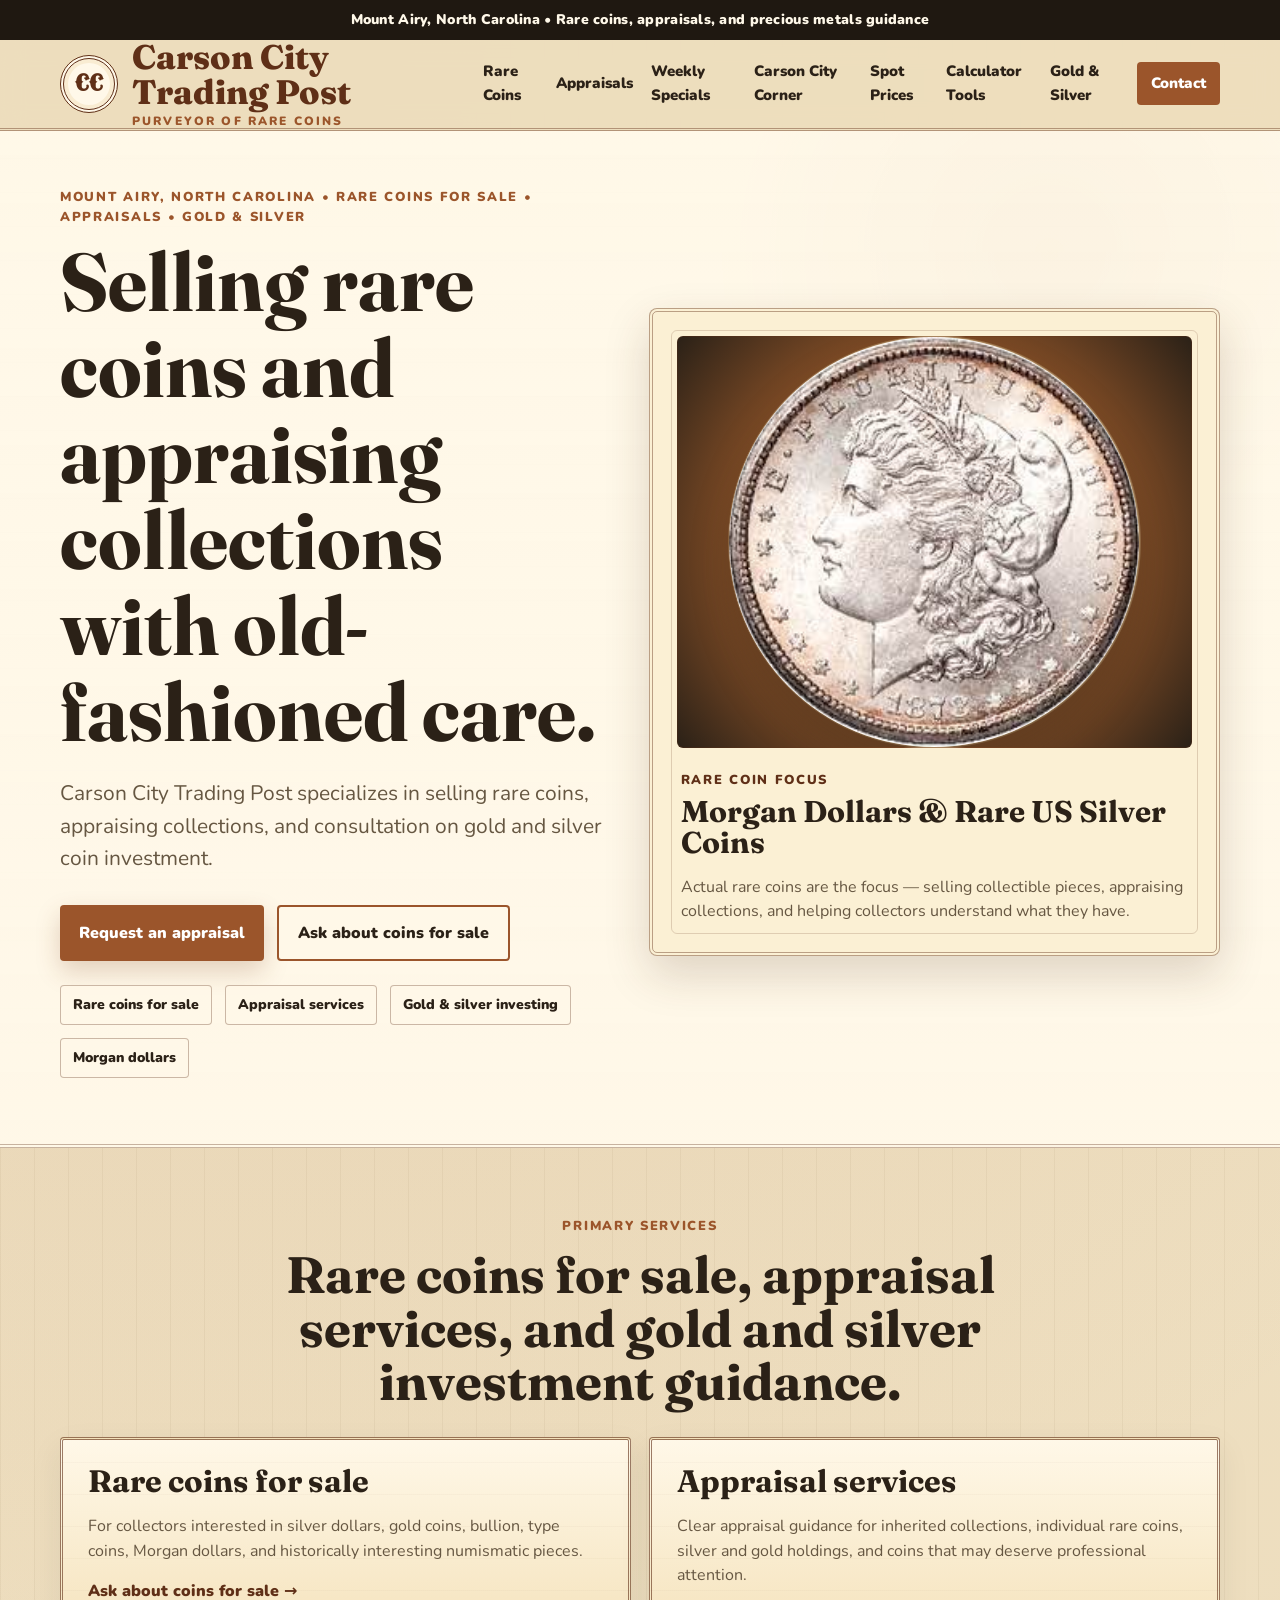
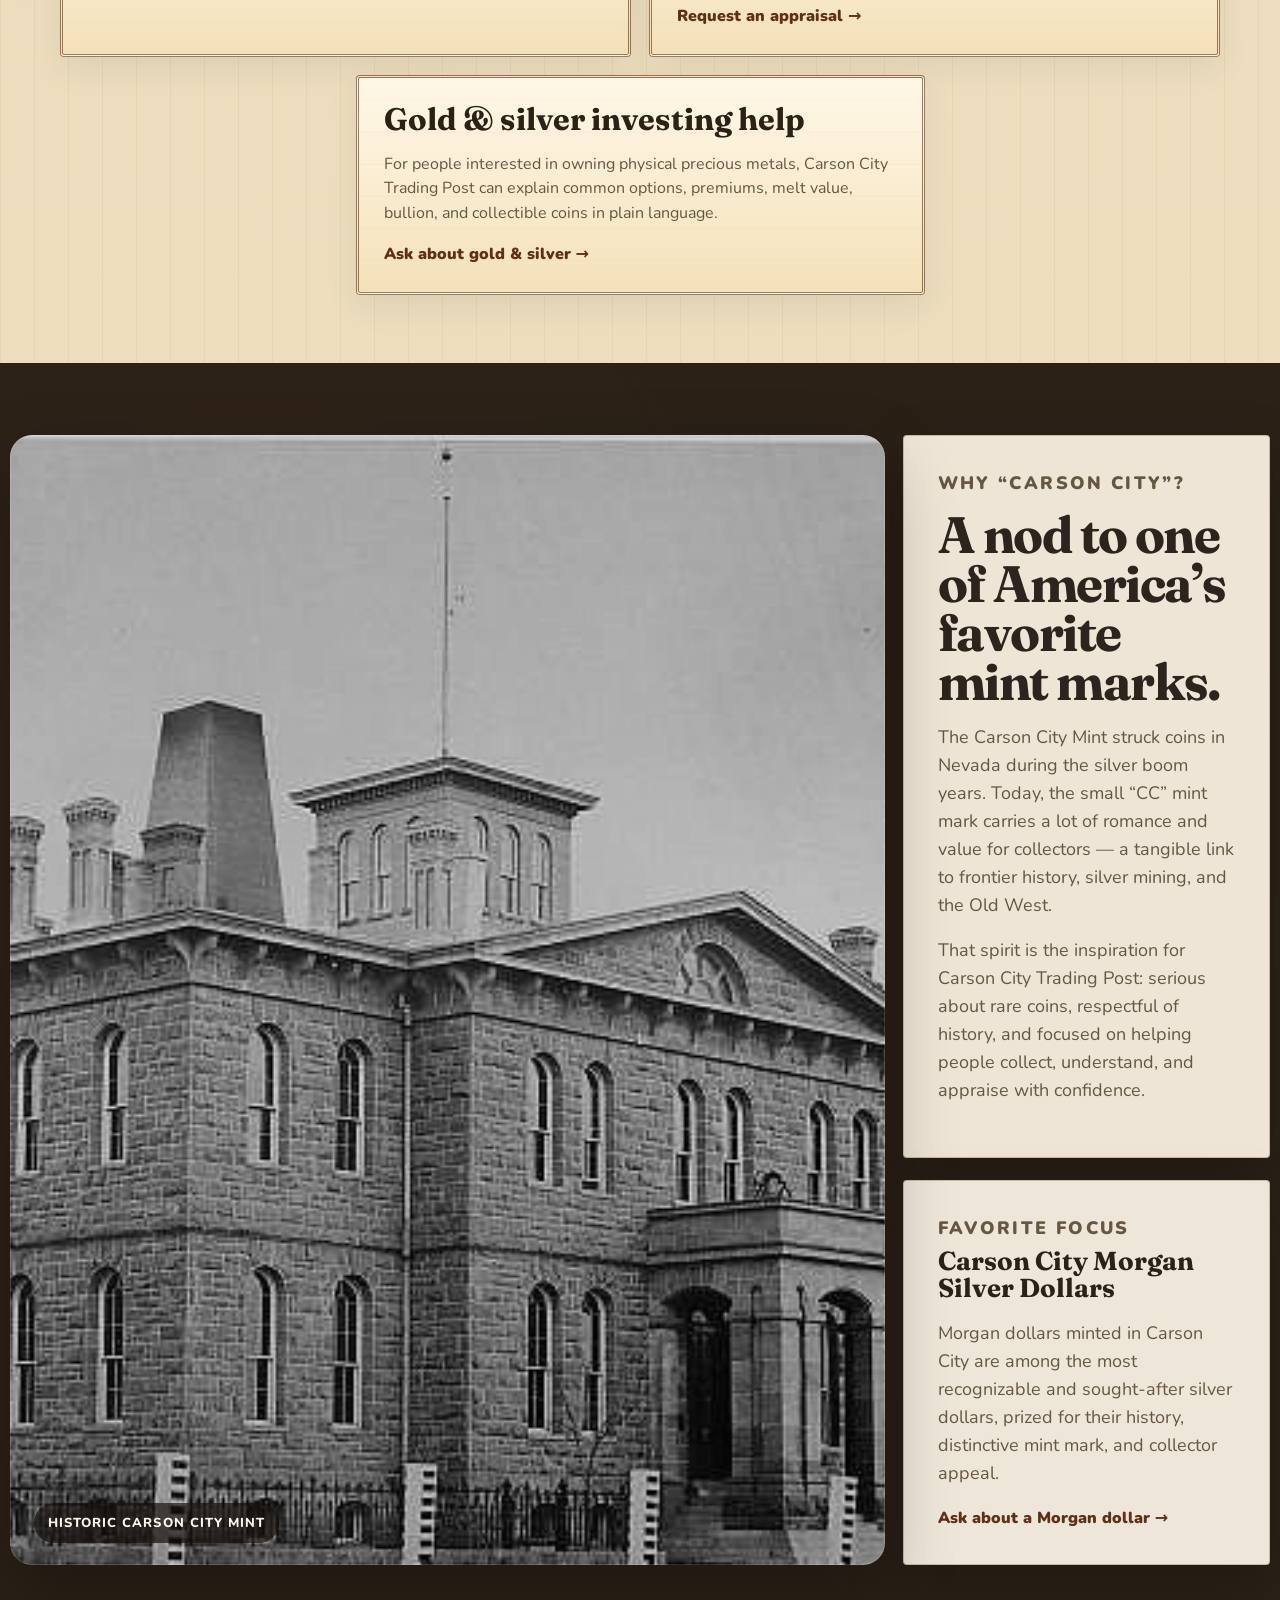
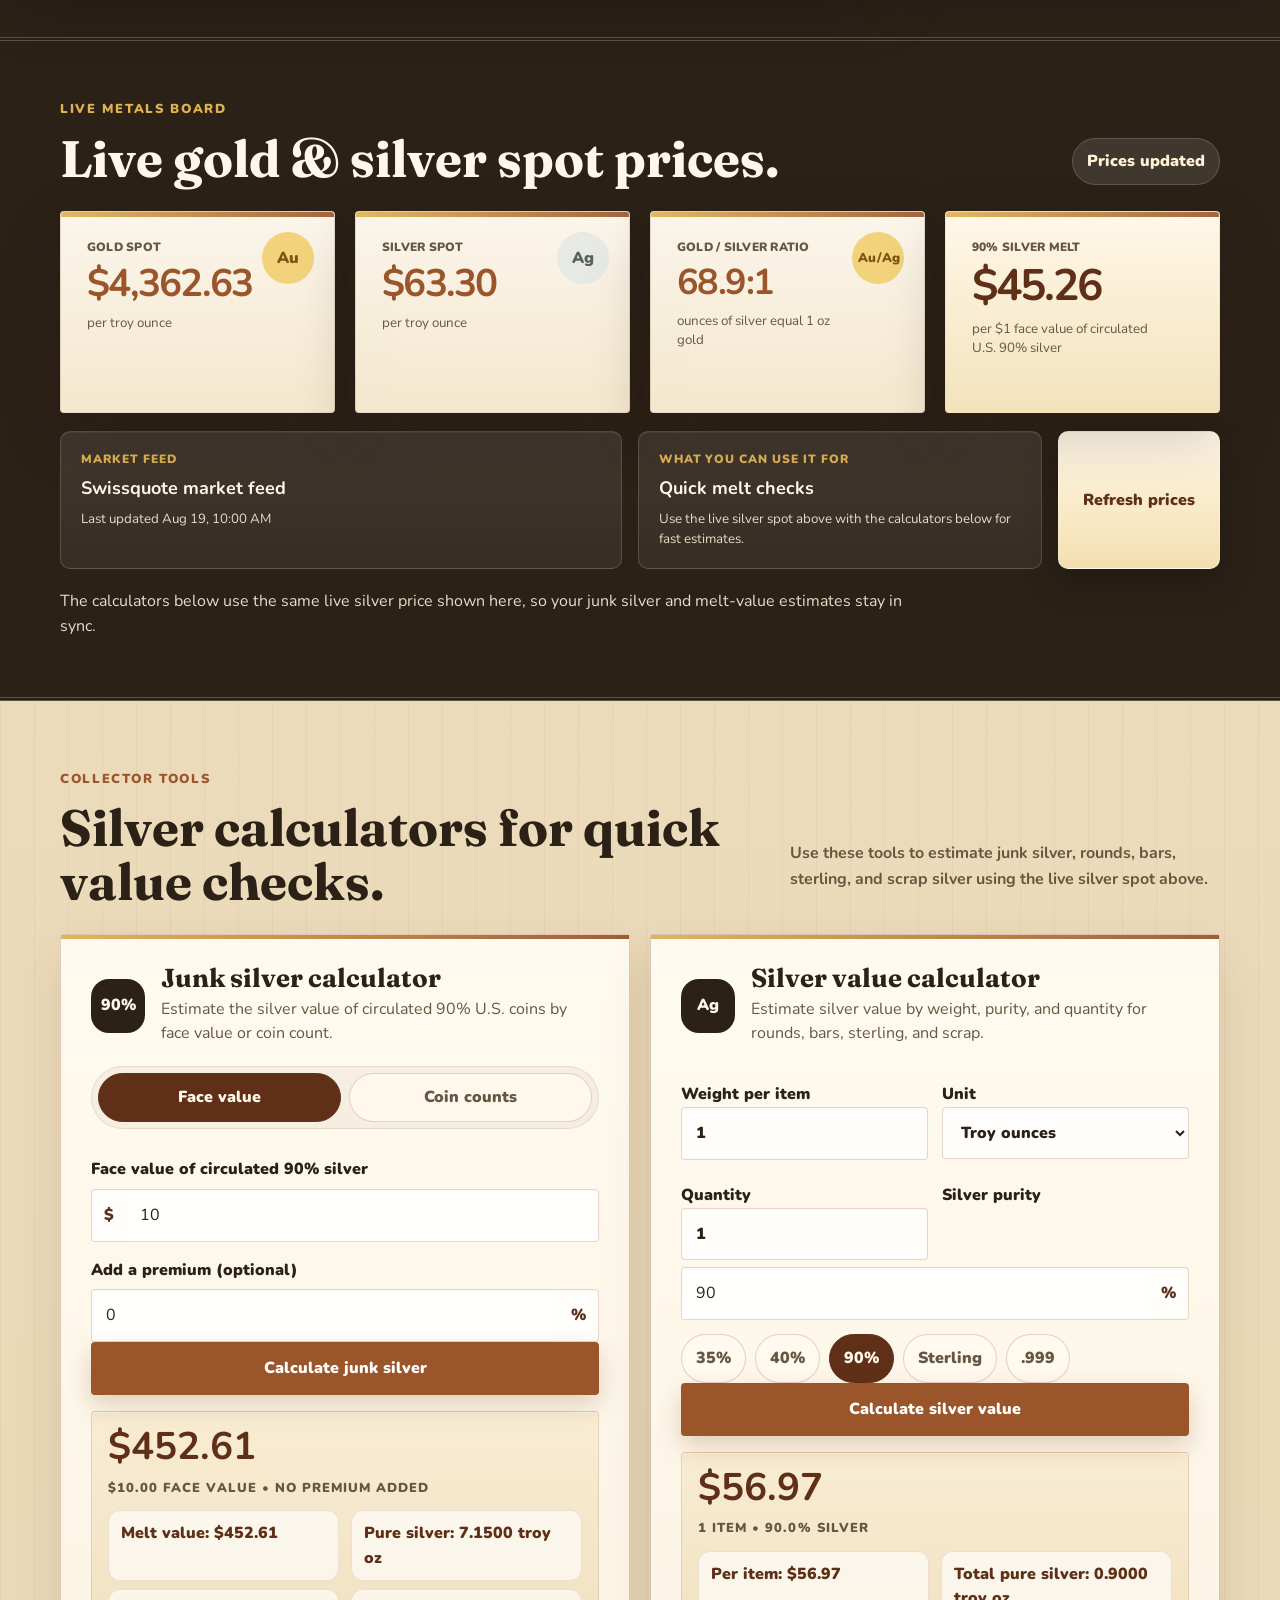
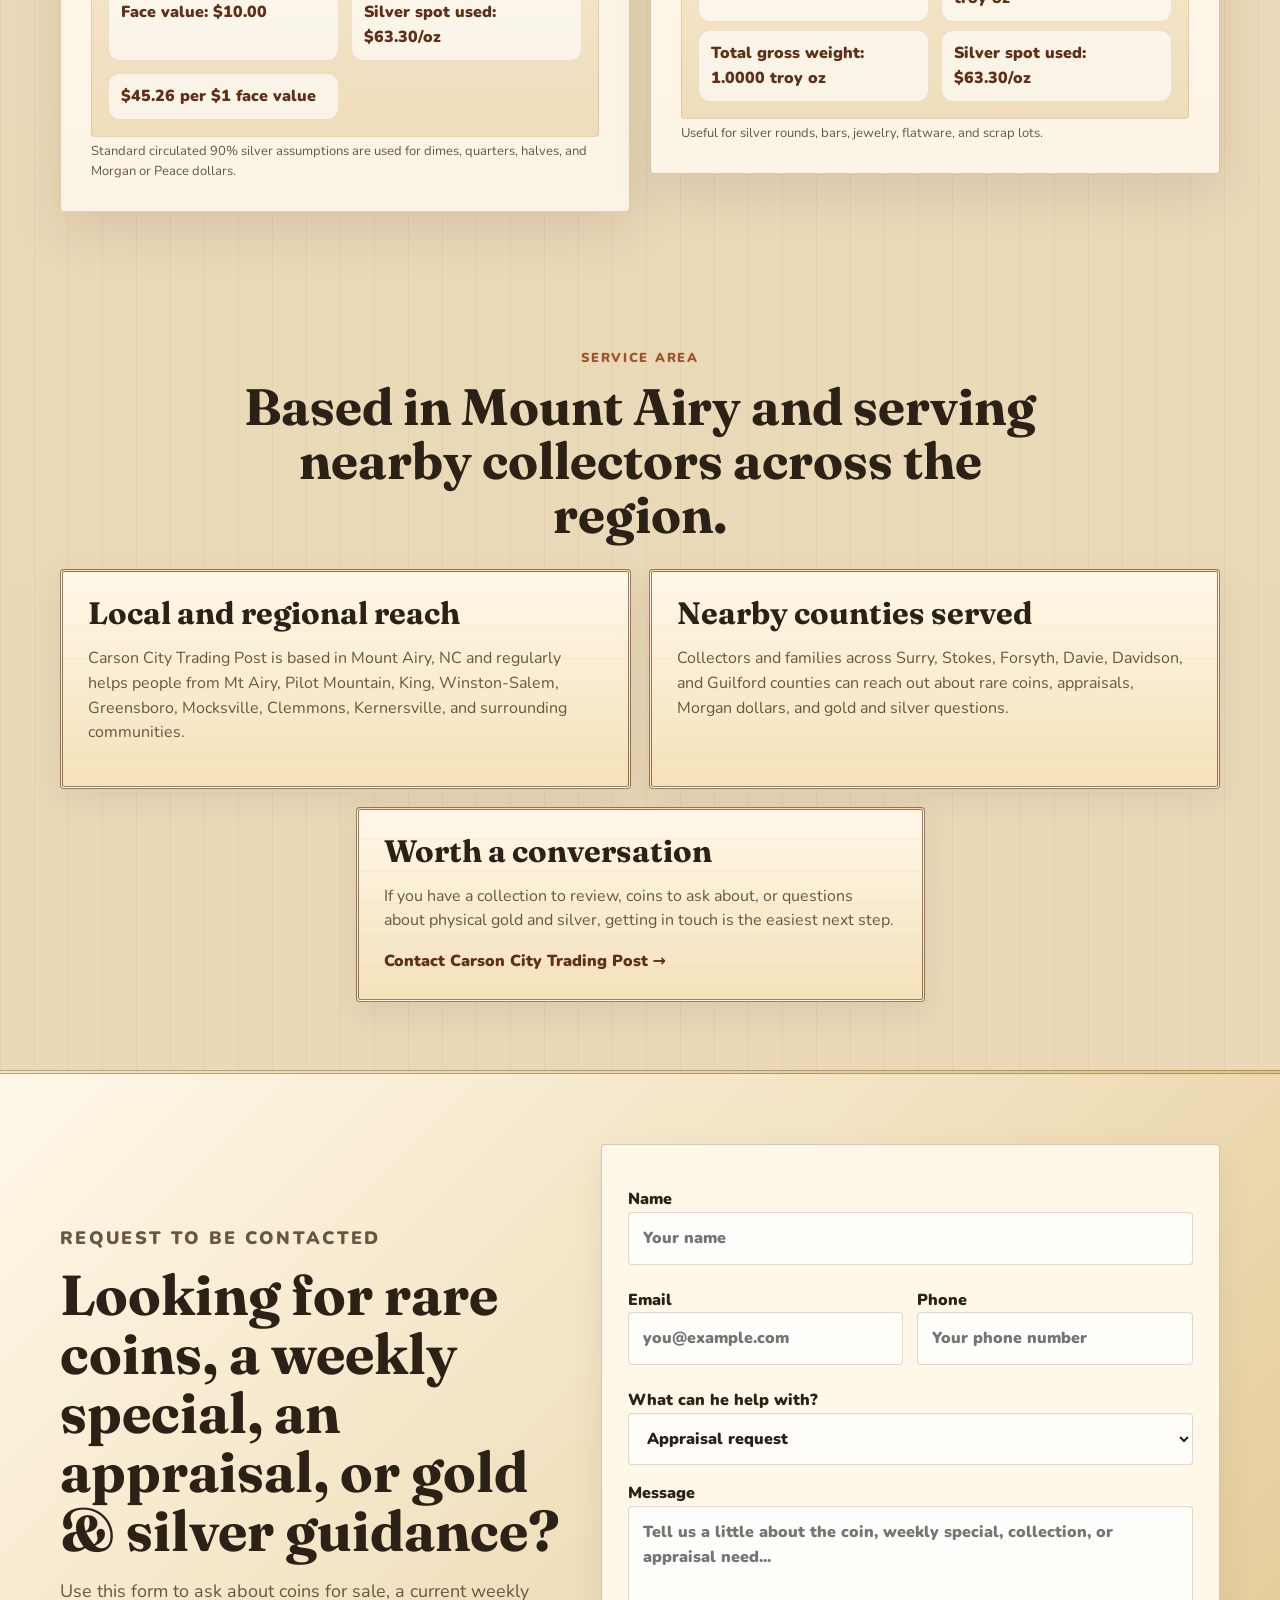
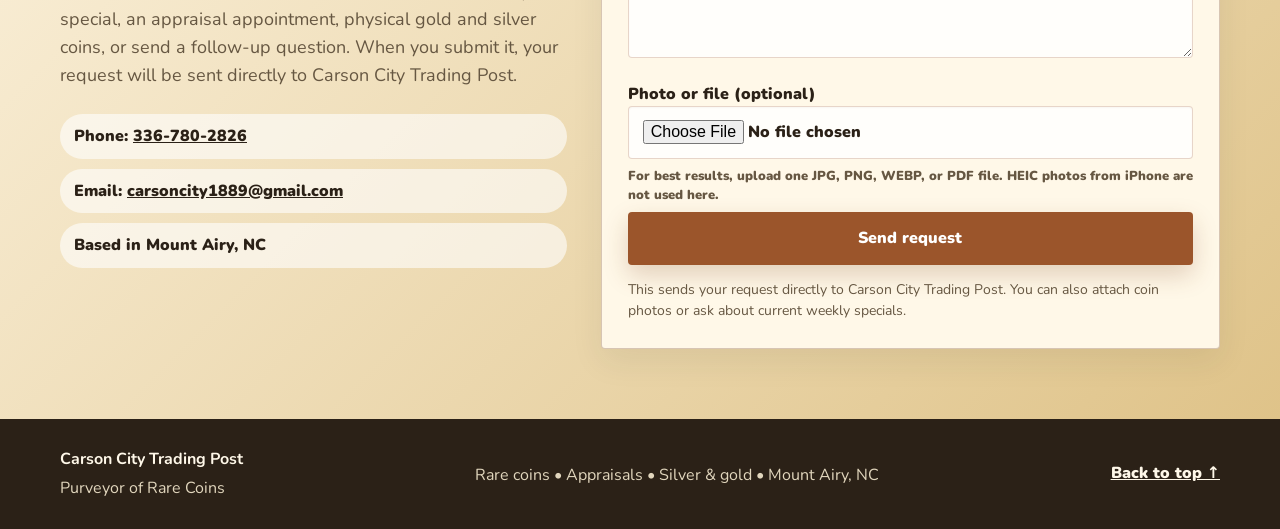
==== commit 37e37fb1: "Bust cached contact form script" ====
--- a/index.html
+++ b/index.html
@@ -411,6 +411,6 @@
       scrollTopLinks.forEach((link) => link.addEventListener('click', scrollHomeTop));
     });
   </script>
-  <script src="./app.js?v=20260706e"></script>
+  <script src="./app.js?v=20260819a"></script>
 </body>
 </html>
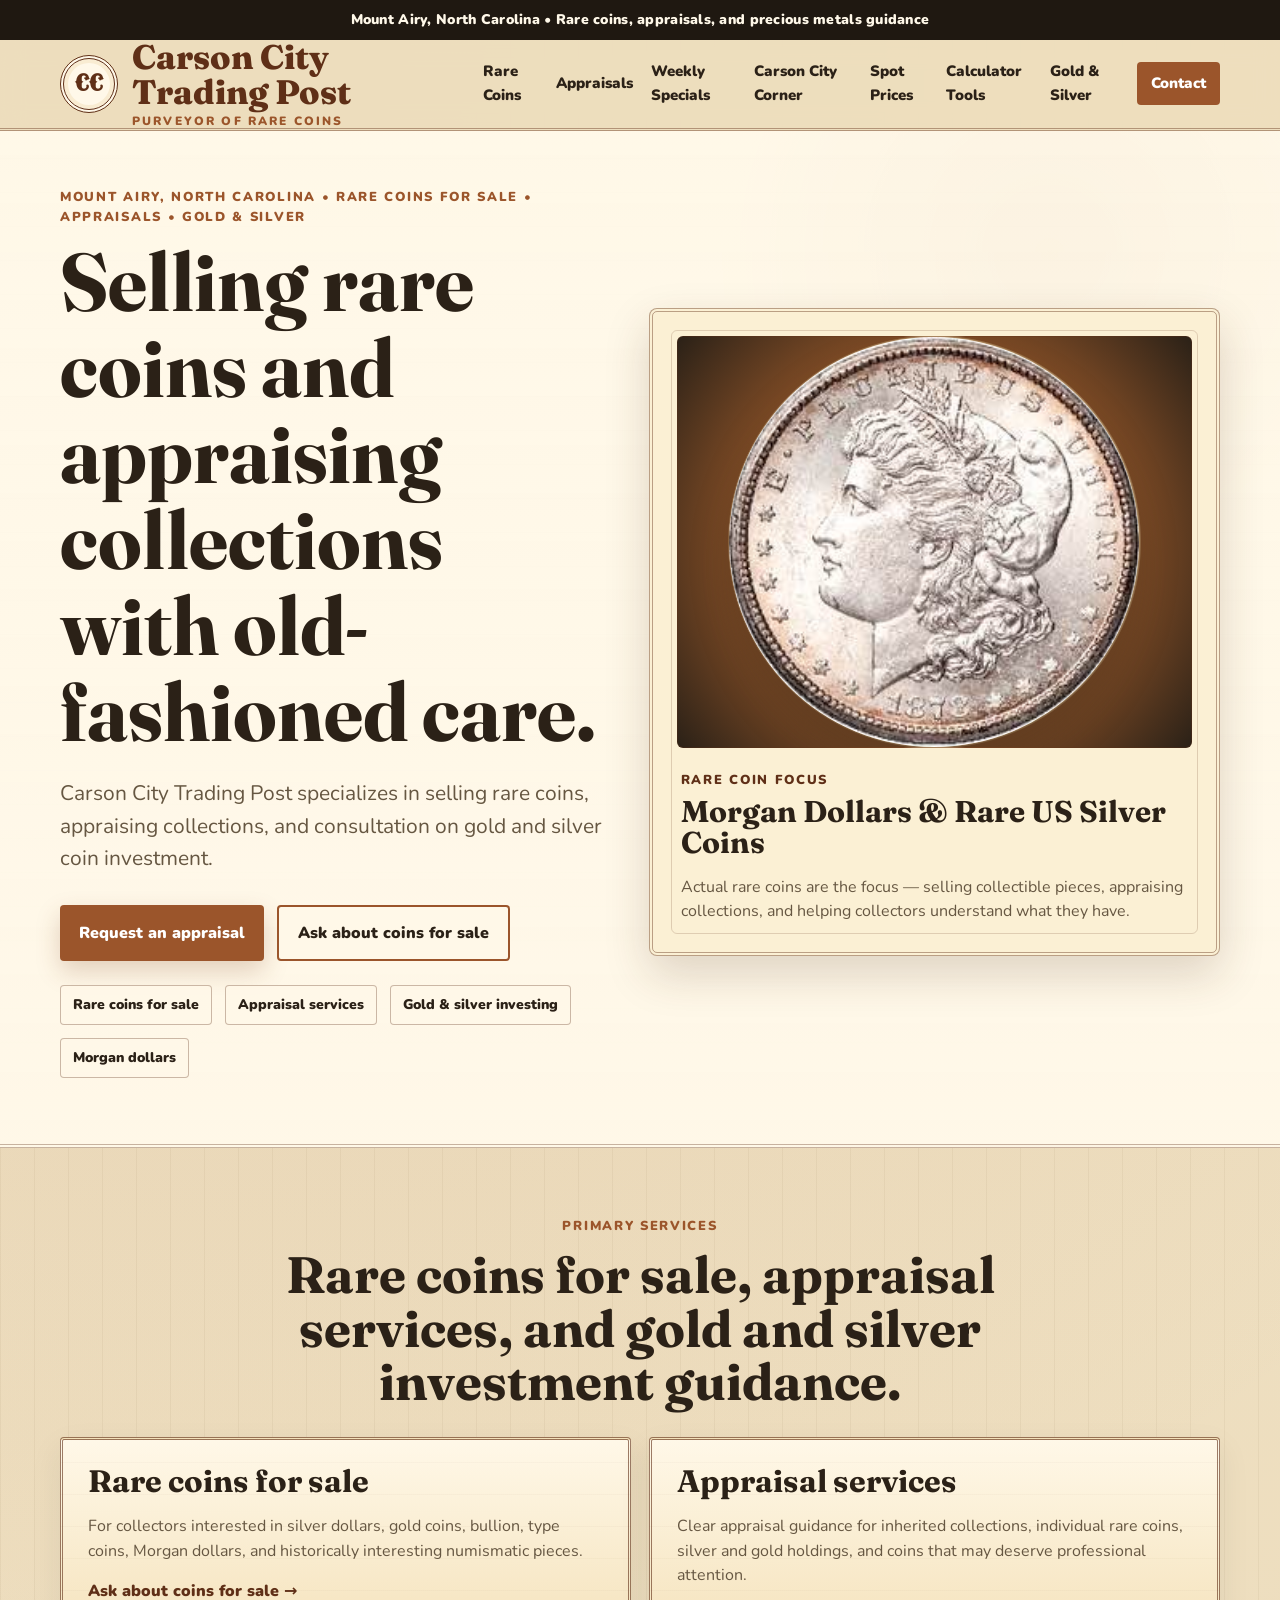
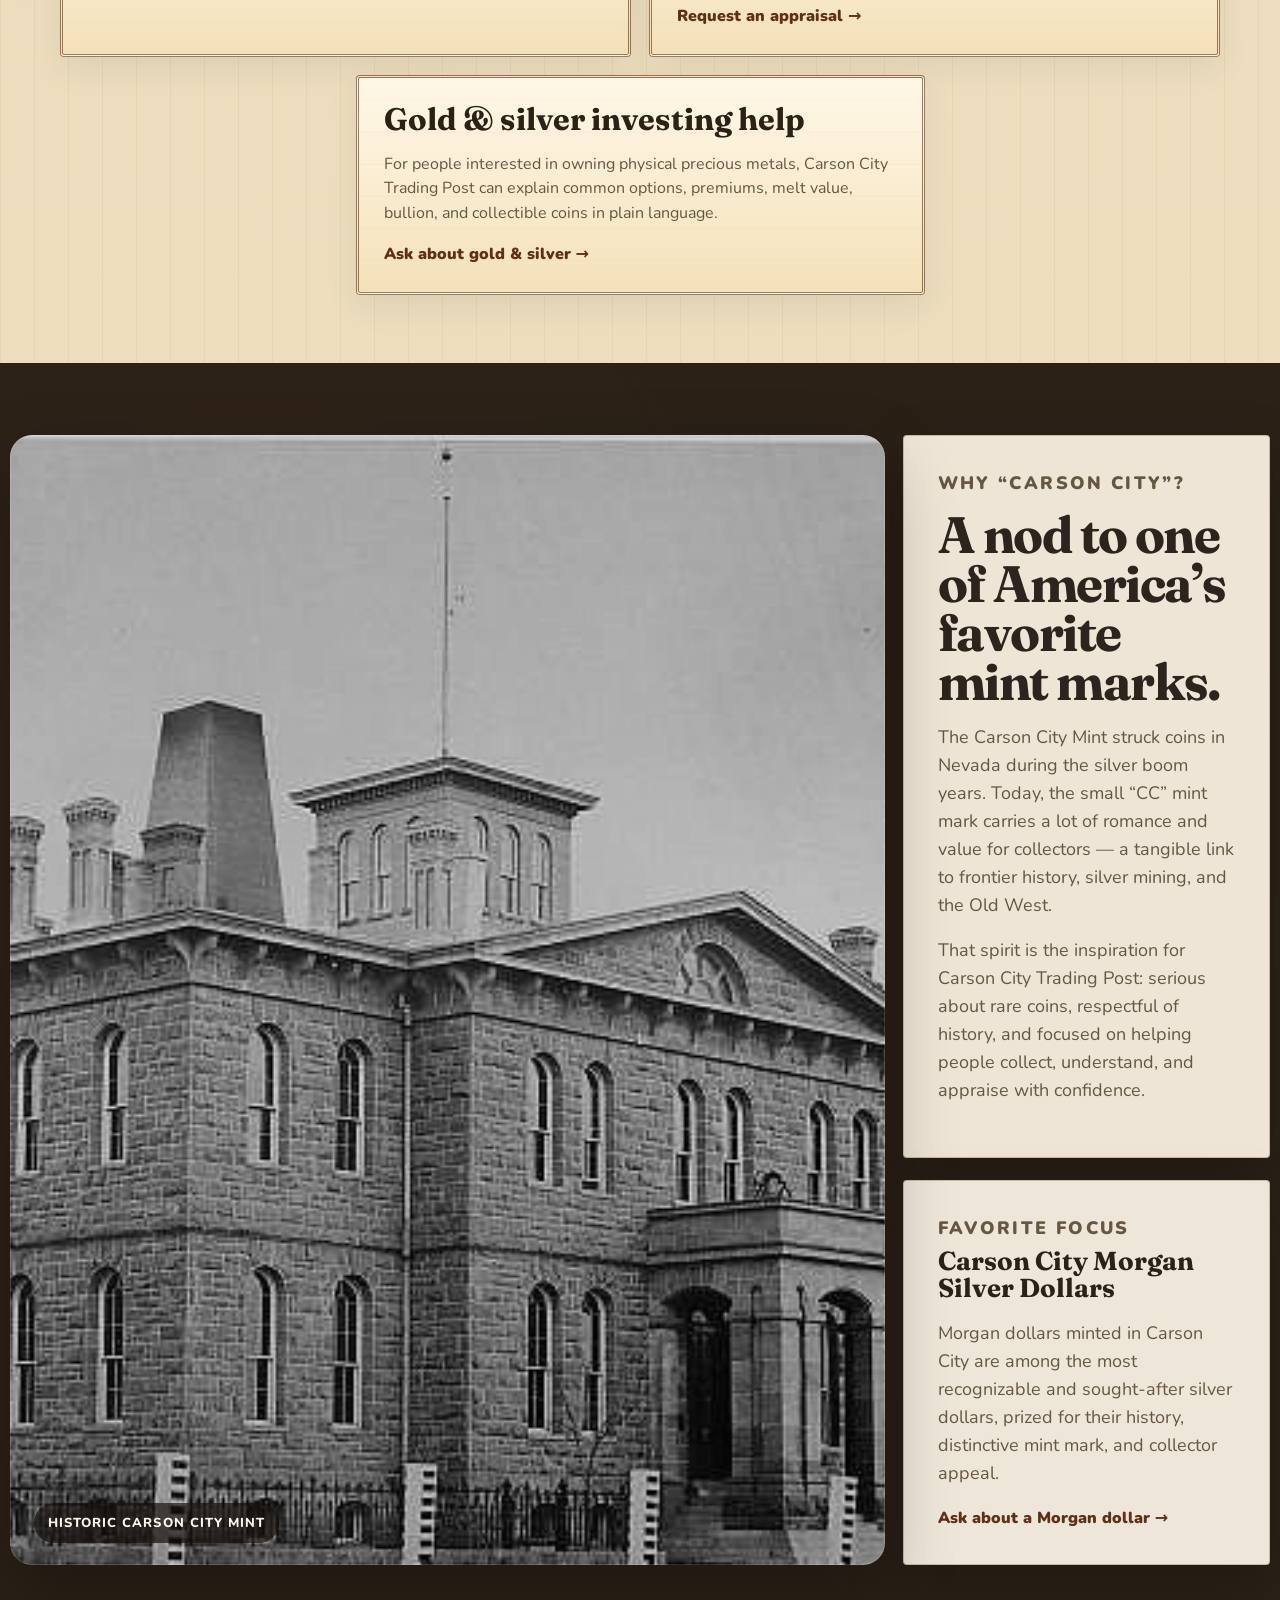
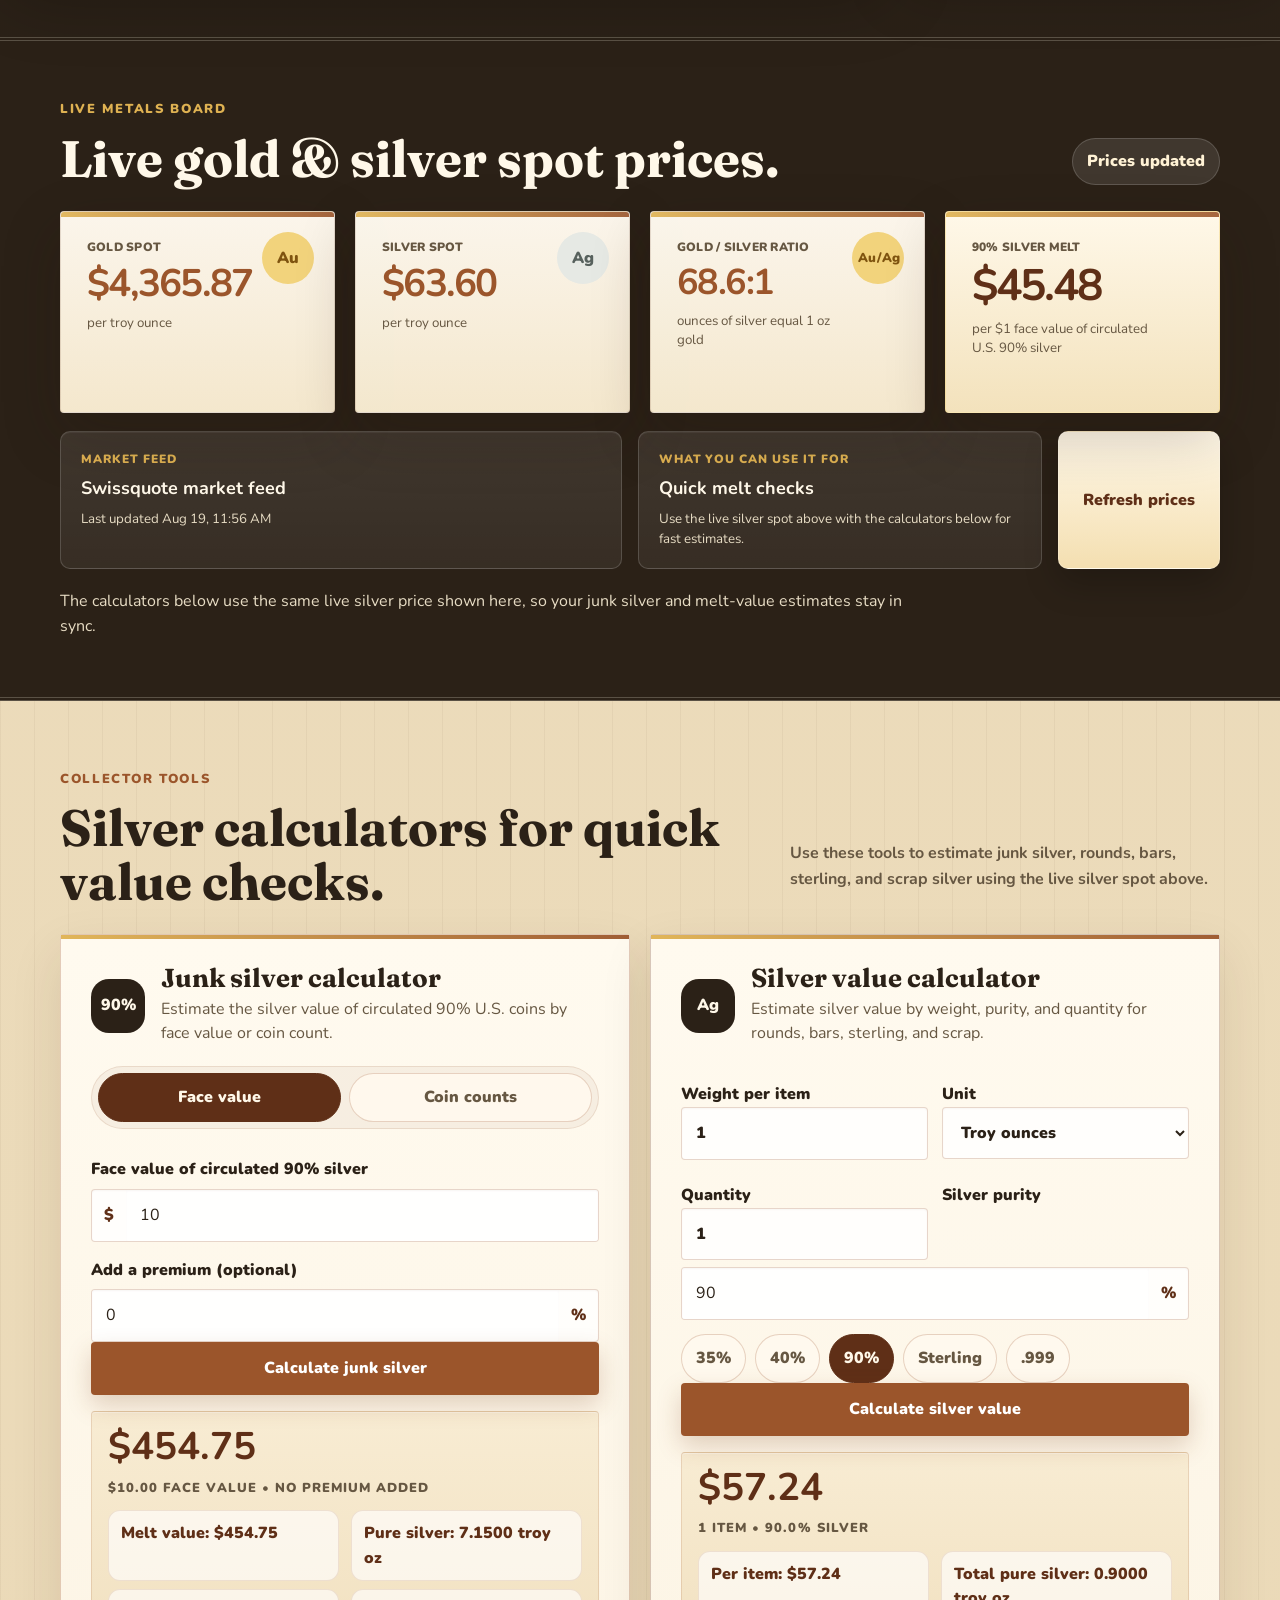
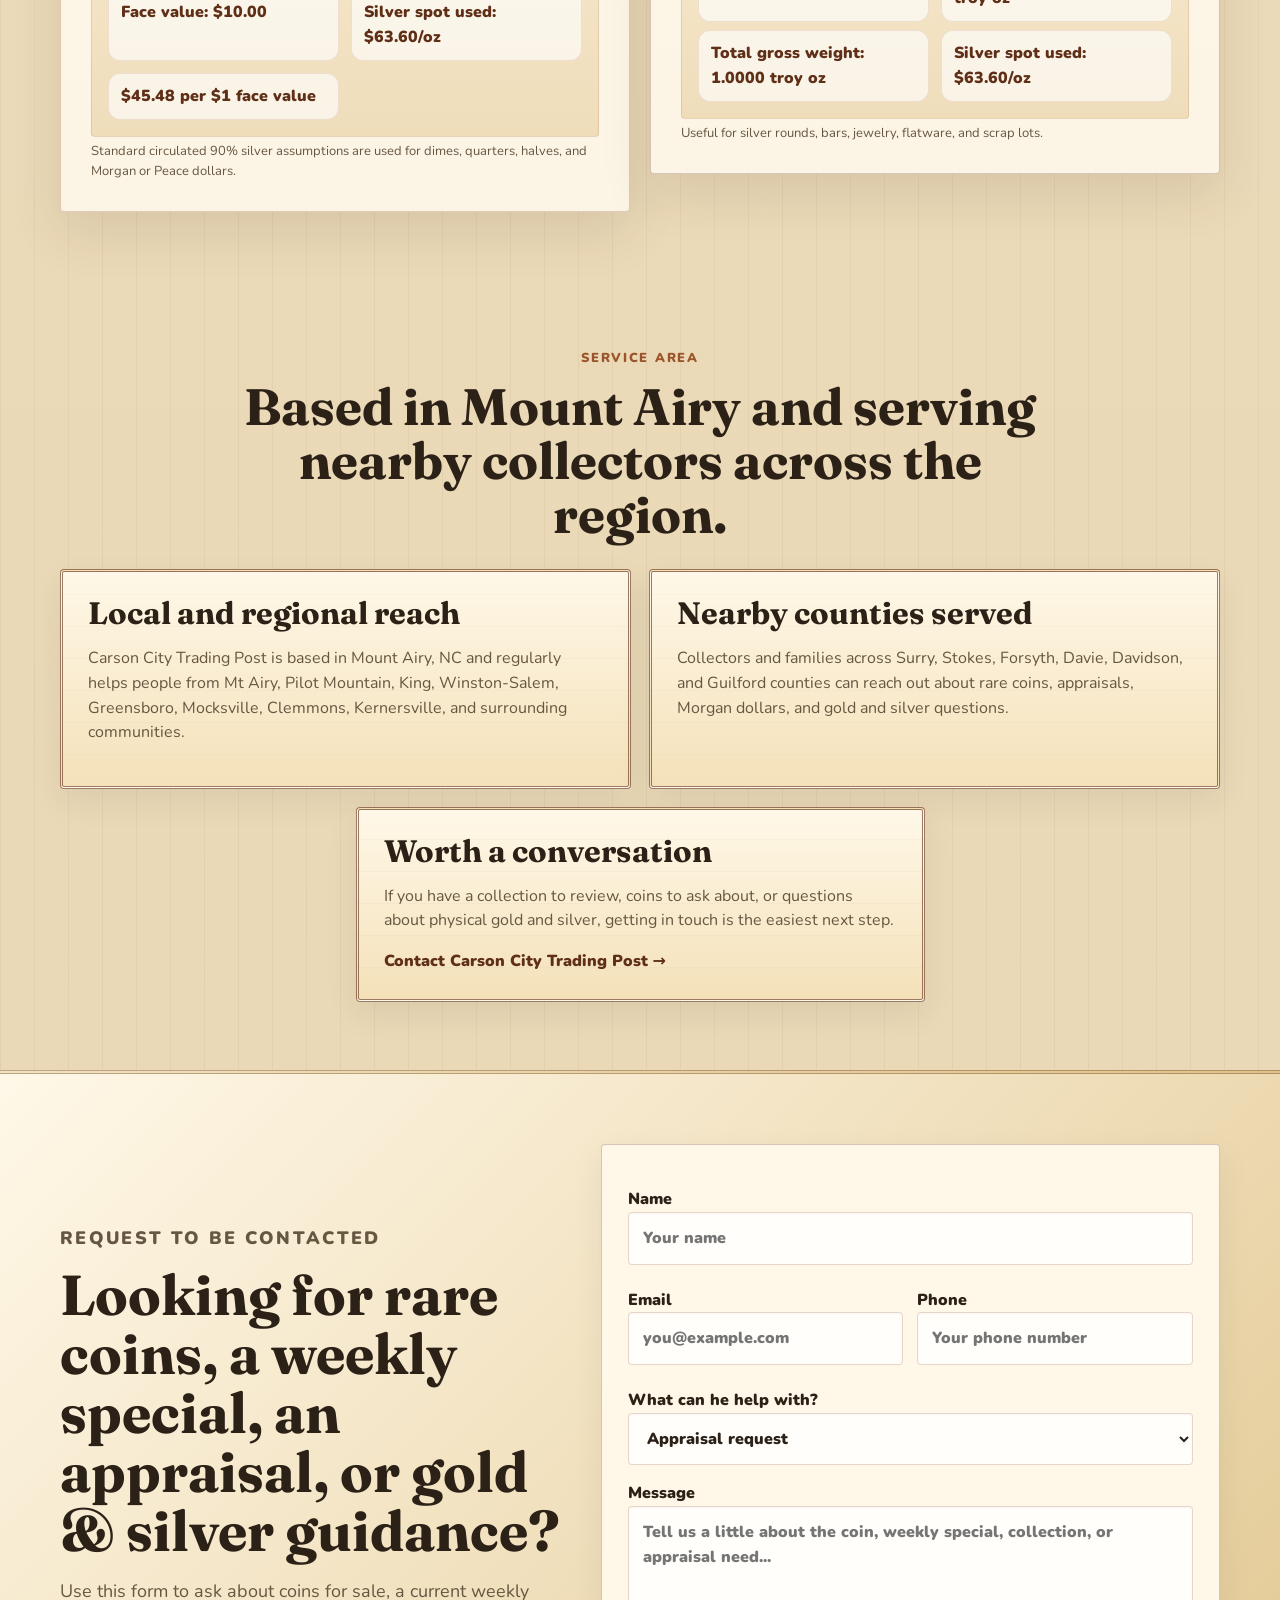
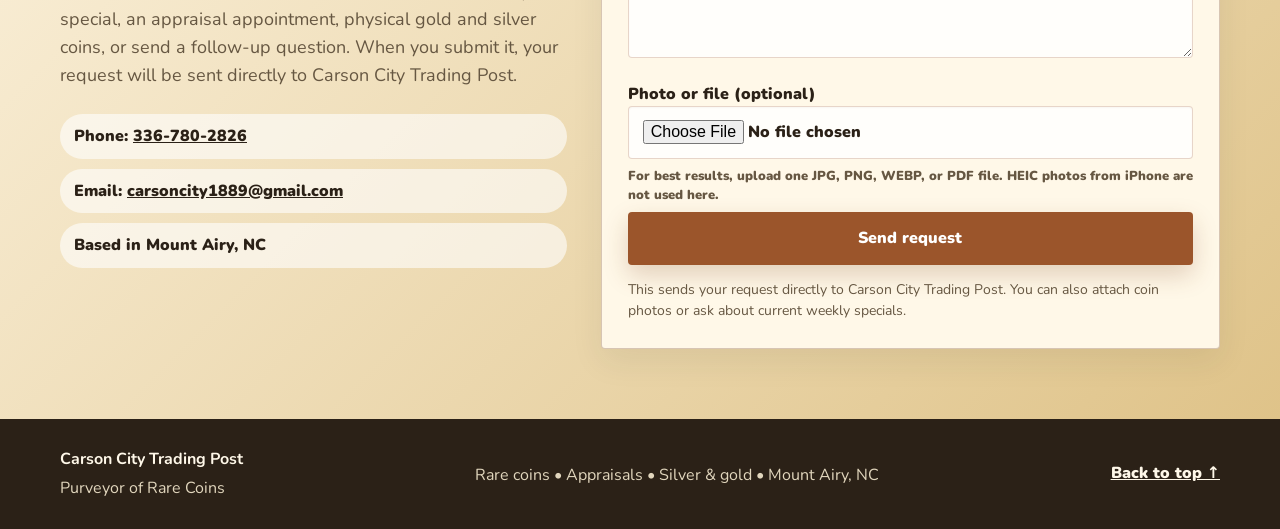
==== commit 2d4b158f: "Switch Carson contact form to direct backend" ====
--- a/index.html
+++ b/index.html
@@ -342,12 +342,10 @@
             <li>Based in Mount Airy, NC</li>
           </ul>
         </div>
-        <form class="contact-form" id="contactForm" action="https://formsubmit.co/21d37ea7857eedb26aeff4c6472d93ed" method="POST" enctype="multipart/form-data">
-          <input type="hidden" name="_subject" value="Carson City Trading Post website inquiry" />
-          <input type="hidden" name="_cc" value="jstanley@sharpkeeper.com,carsoncity1889@gmail.com" />
-          <input type="hidden" name="_captcha" value="false" />
-          <input type="hidden" name="_next" value="https://carsoncitytradingpost.com/?contact=success#contact" />
-          <input type="hidden" name="_template" value="table" />
+        <form class="contact-form" id="contactForm" action="https://carson-contact.35.239.230.32.nip.io/submit" method="POST" enctype="multipart/form-data">
+          <input type="hidden" name="origin" value="https://carsoncitytradingpost.com" />
+          <input type="hidden" name="redirect" value="https://carsoncitytradingpost.com/?contact=success#contact" />
+          <input type="hidden" name="attachments_json" value="[]" />
           <label>Name
             <input name="name" required placeholder="Your name" />
           </label>
@@ -373,7 +371,7 @@
             <textarea name="message" rows="5" placeholder="Tell us a little about the coin, weekly special, collection, or appraisal need..."></textarea>
           </label>
           <label>Photo or file (optional)
-            <input name="attachment" type="file" accept="image/jpeg,image/png,image/webp,application/pdf,.jpg,.jpeg,.png,.webp,.pdf" />
+            <input name="attachment_file" type="file" accept="image/jpeg,image/png,image/webp,application/pdf,.jpg,.jpeg,.png,.webp,.pdf" />
             <small class="field-help">For best results, upload one JPG, PNG, WEBP, or PDF file. HEIC photos from iPhone are not used here.</small>
           </label>
           <button class="button primary full" type="submit">Send request</button>
@@ -411,6 +409,6 @@
       scrollTopLinks.forEach((link) => link.addEventListener('click', scrollHomeTop));
     });
   </script>
-  <script src="./app.js?v=20260819a"></script>
+  <script src="./app.js?v=20260819b"></script>
 </body>
 </html>
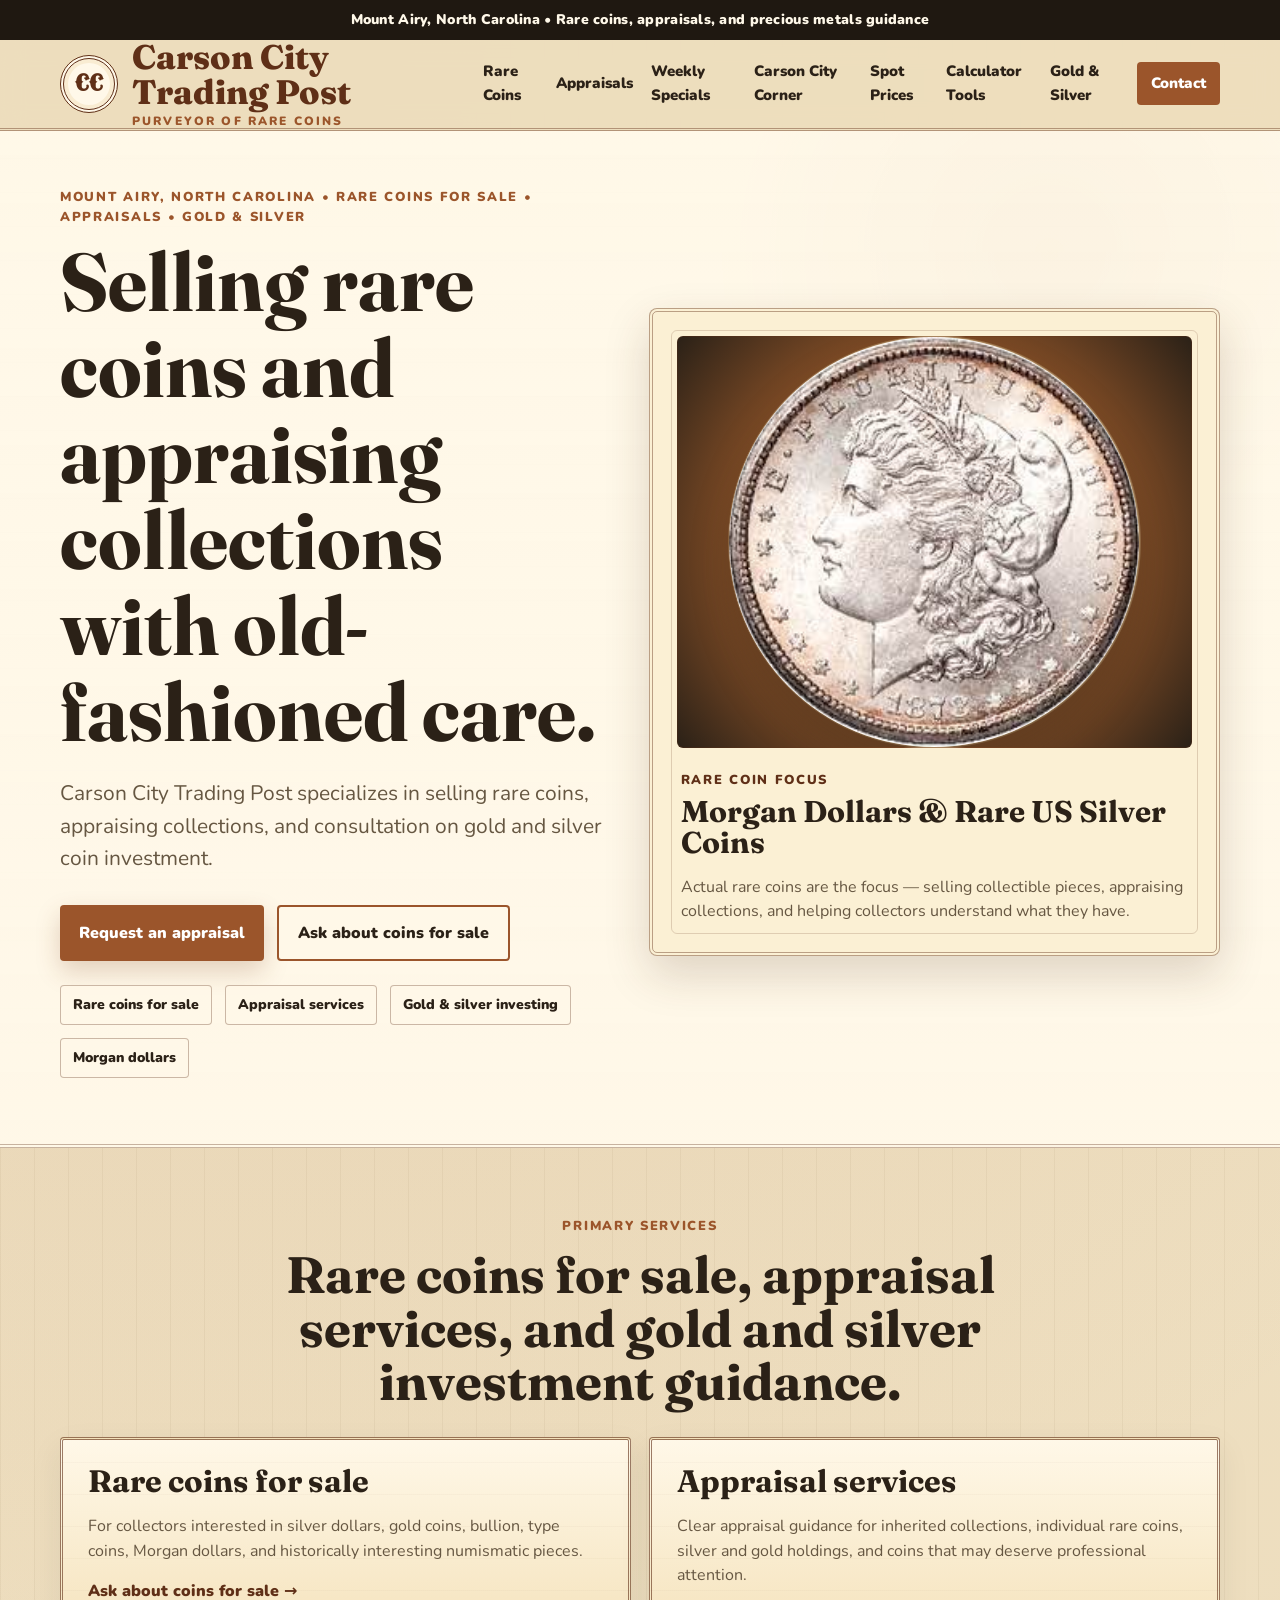
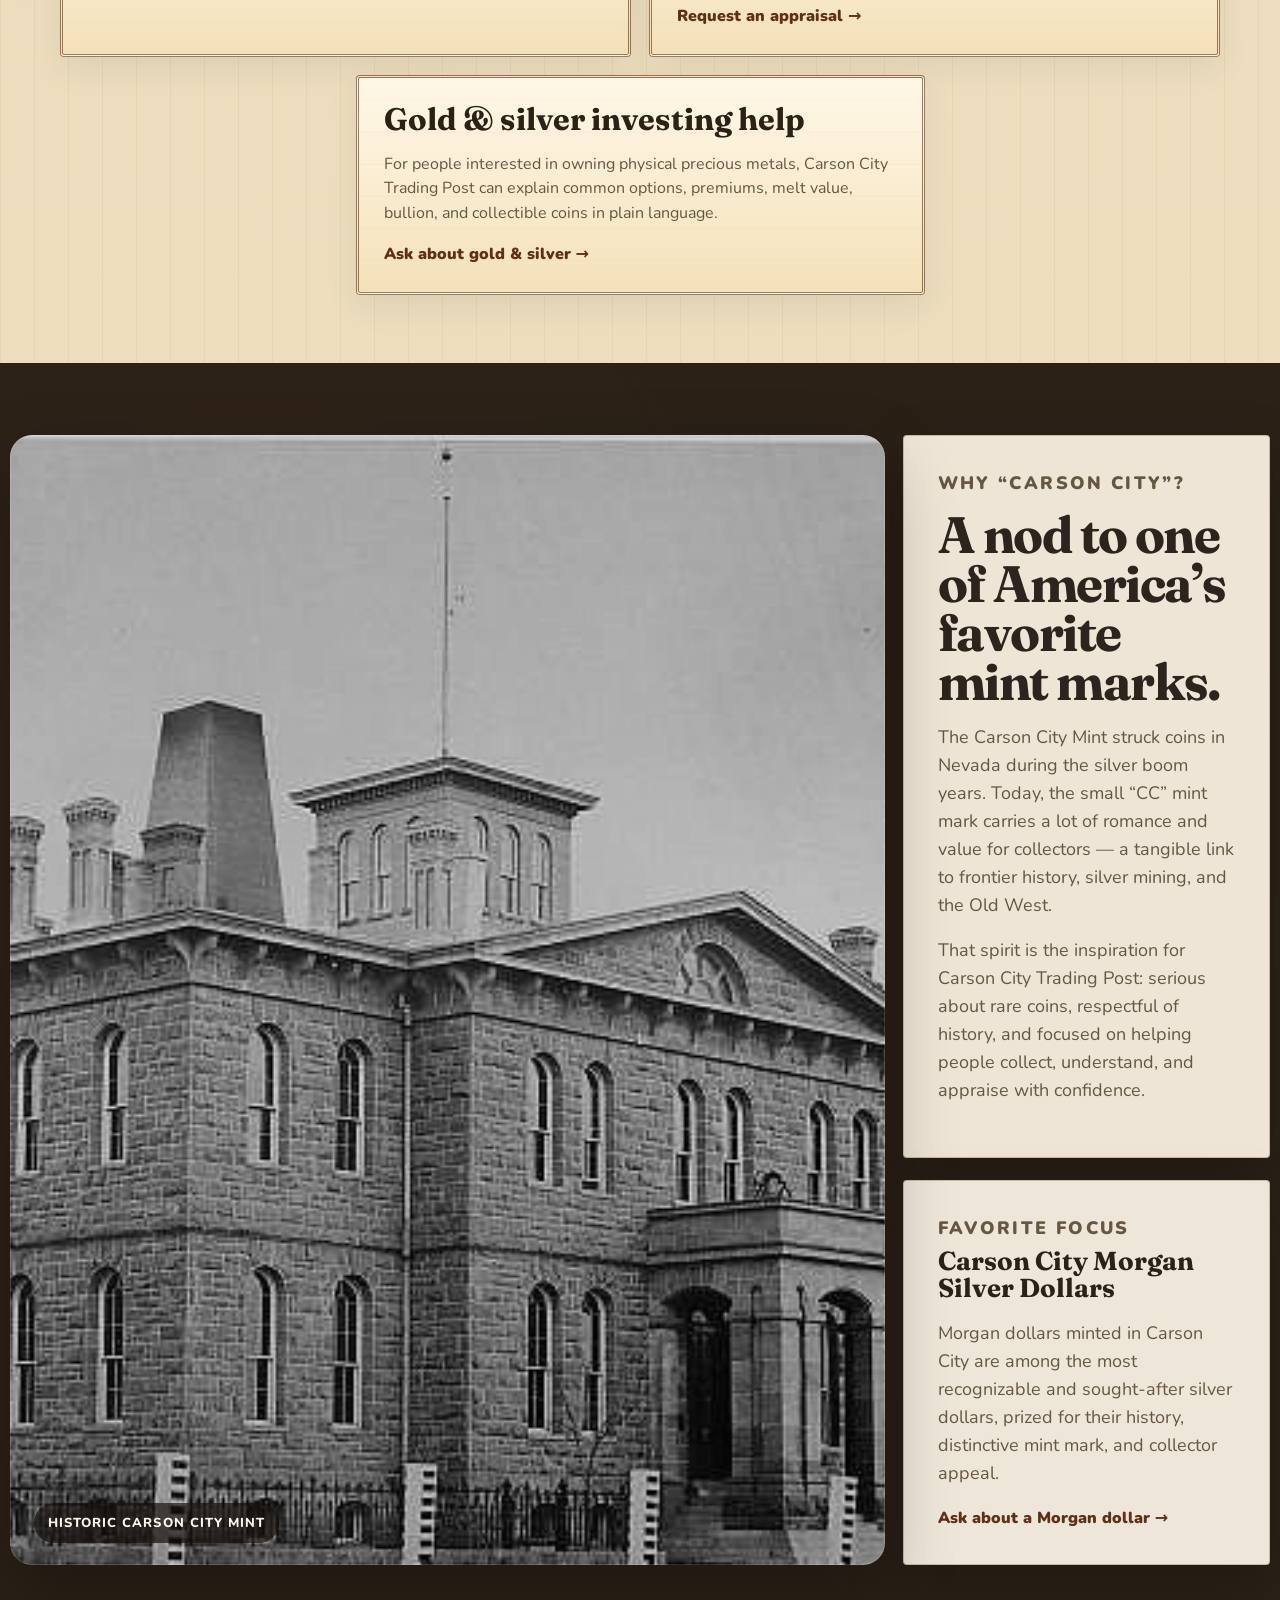
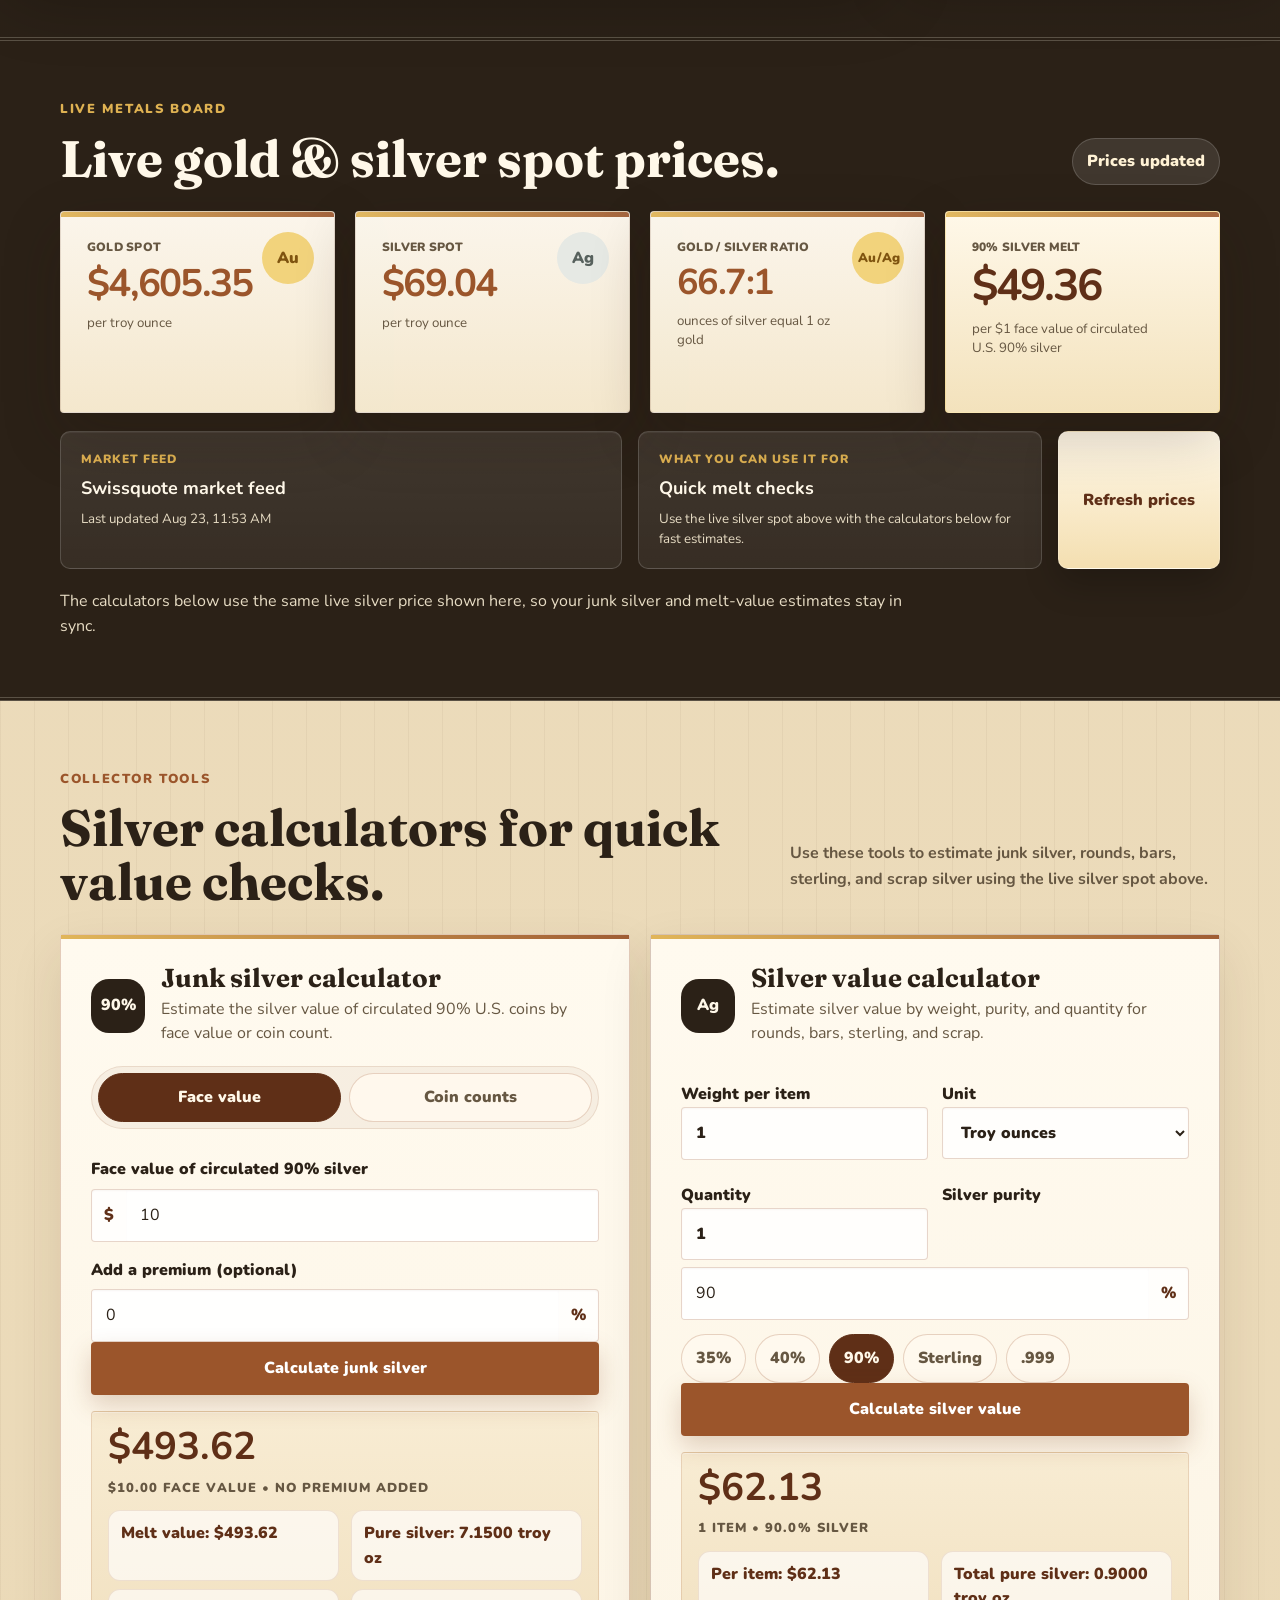
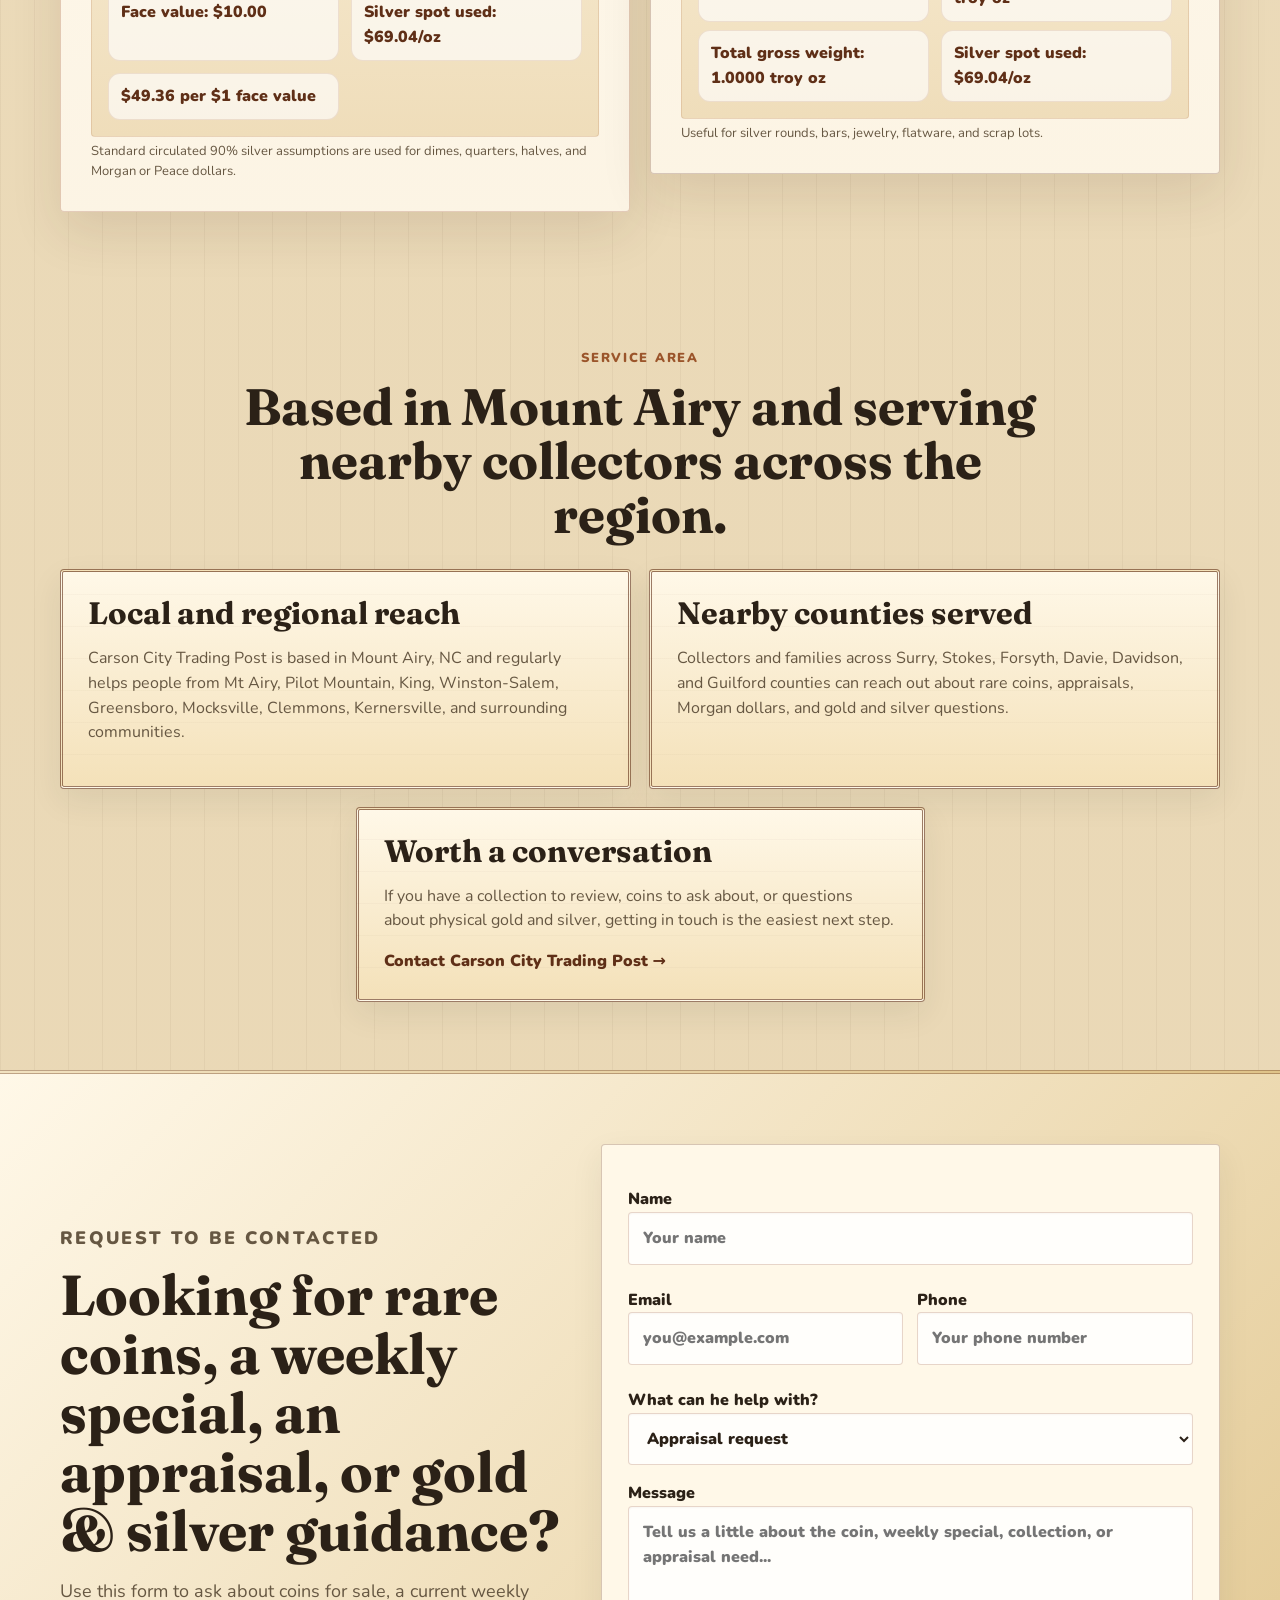
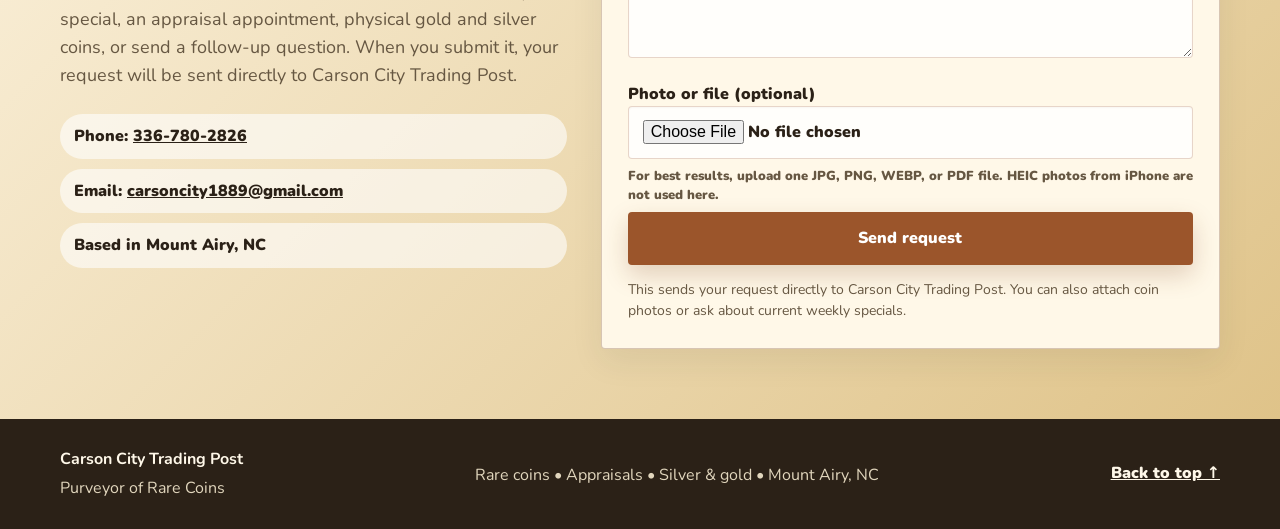
==== commit c42923f8: "fix: harden Carson contact form against spam" ====
--- a/index.html
+++ b/index.html
@@ -346,6 +346,11 @@
           <input type="hidden" name="origin" value="https://carsoncitytradingpost.com" />
           <input type="hidden" name="redirect" value="https://carsoncitytradingpost.com/?contact=success#contact" />
           <input type="hidden" name="attachments_json" value="[]" />
+          <div class="contact-trap" aria-hidden="true">
+            <label>Website
+              <input name="website" type="text" tabindex="-1" autocomplete="off" />
+            </label>
+          </div>
           <label>Name
             <input name="name" required placeholder="Your name" />
           </label>
@@ -368,7 +373,7 @@
             </select>
           </label>
           <label>Message
-            <textarea name="message" rows="5" placeholder="Tell us a little about the coin, weekly special, collection, or appraisal need..."></textarea>
+            <textarea name="message" rows="5" required placeholder="Tell us a little about the coin, weekly special, collection, or appraisal need..."></textarea>
           </label>
           <label>Photo or file (optional)
             <input name="attachment_file" type="file" accept="image/jpeg,image/png,image/webp,application/pdf,.jpg,.jpeg,.png,.webp,.pdf" />
--- a/styles.css
+++ b/styles.css
@@ -612,6 +612,14 @@
 .contact-list { padding: 0; margin: 24px 0 0; list-style: none; display: grid; gap: 10px; }
 .contact-list li { background: rgba(255,255,255,.6); border-radius: 999px; padding: 10px 14px; font-weight: 900; }
 .contact-form { padding: 26px; }
+.contact-trap {
+  position: absolute;
+  left: -10000px;
+  top: auto;
+  width: 1px;
+  height: 1px;
+  overflow: hidden;
+}
 .field-help { display: block; margin-top: 8px; color: var(--ink-soft); font-size: 13px; line-height: 1.45; }
 .form-note { color: var(--ink-soft); font-size: 14px !important; margin-bottom: 0; }
 .form-note.success { background: #e3efd8; color: #315322; padding: 12px; border-radius: 14px; font-weight: 900; }
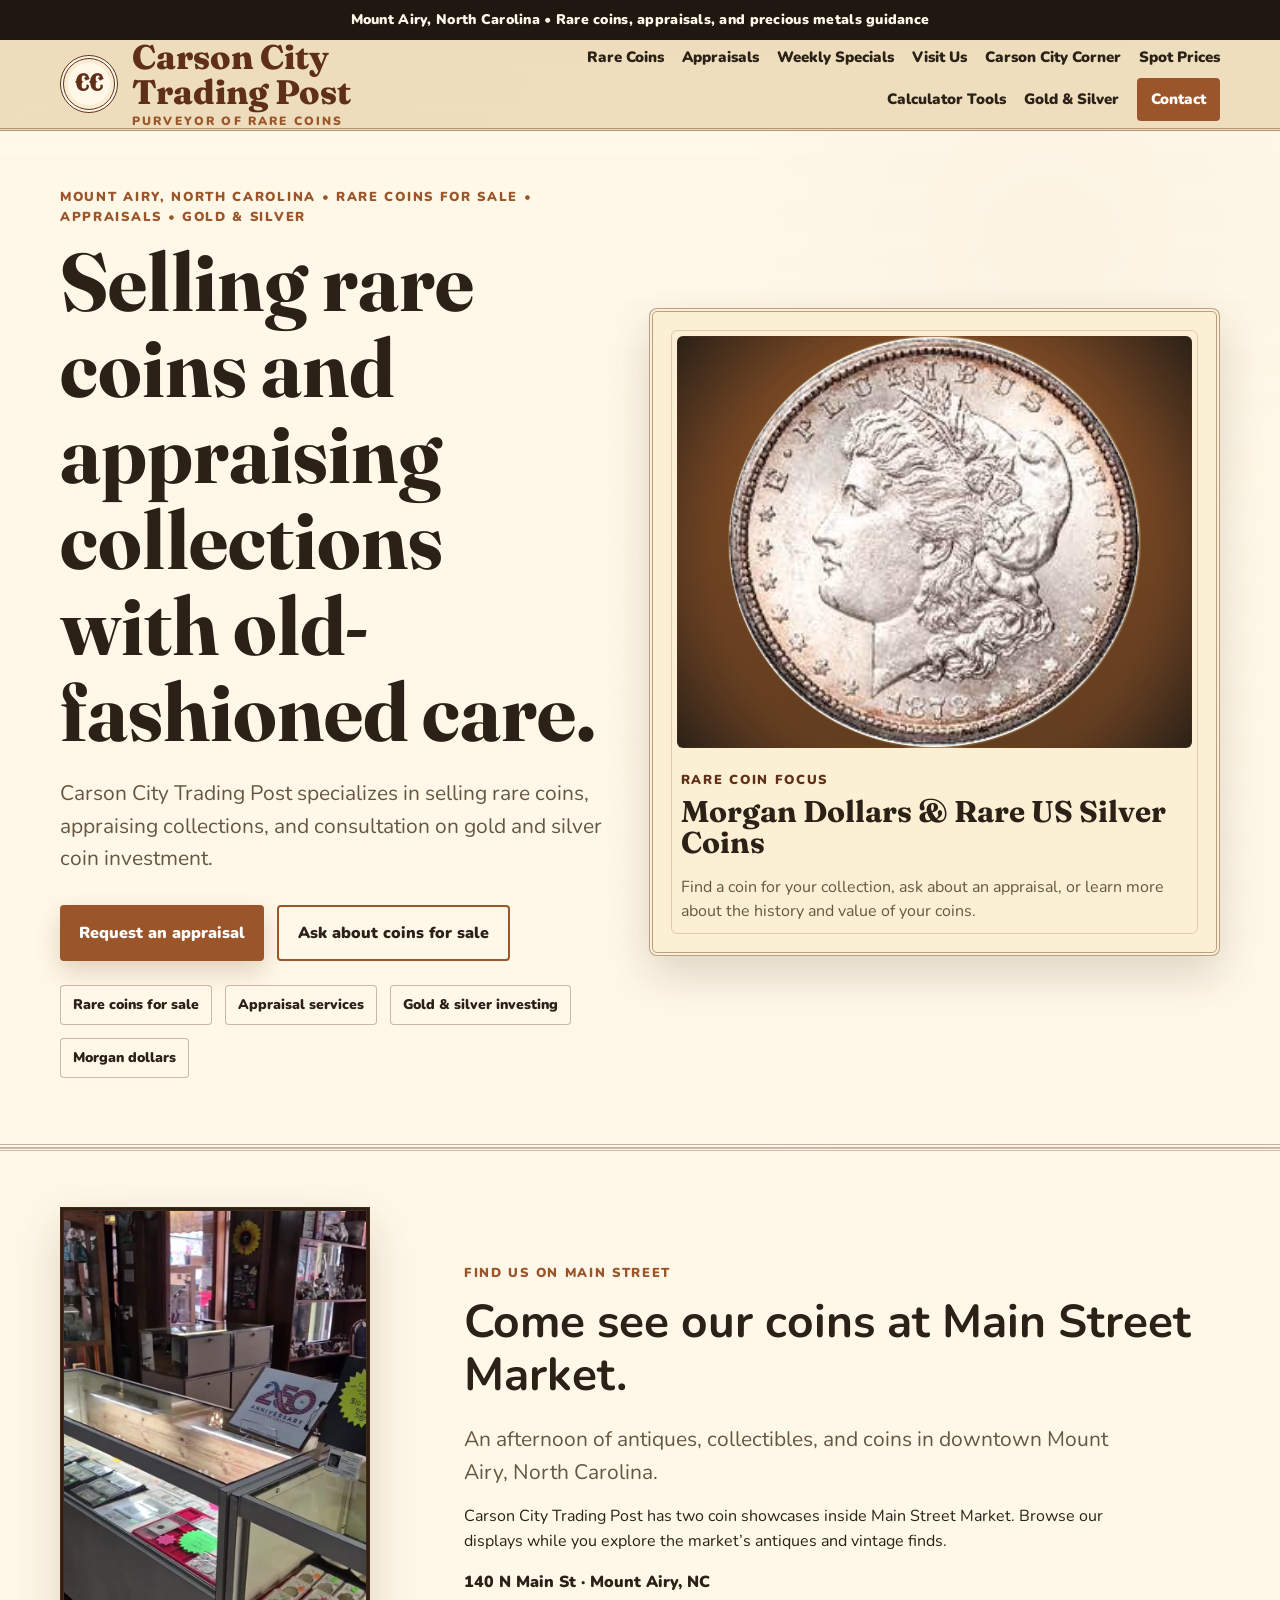
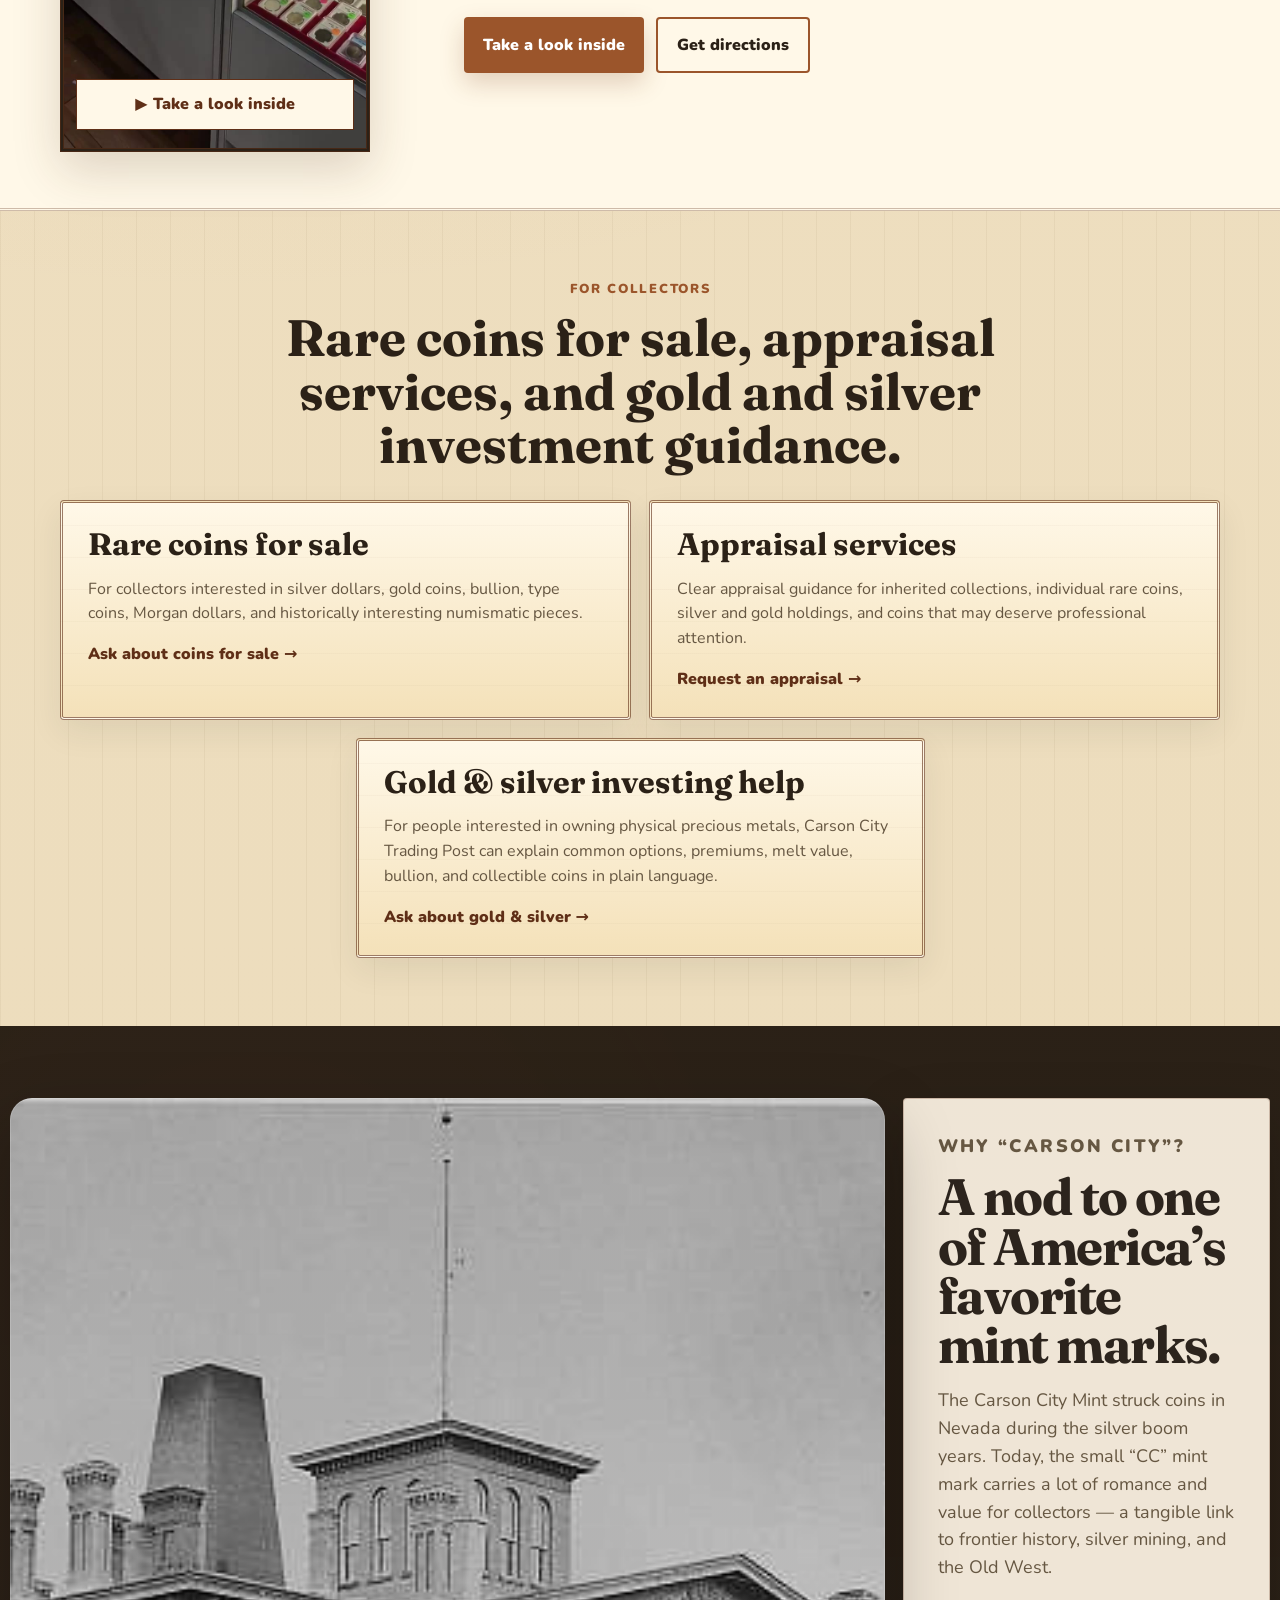
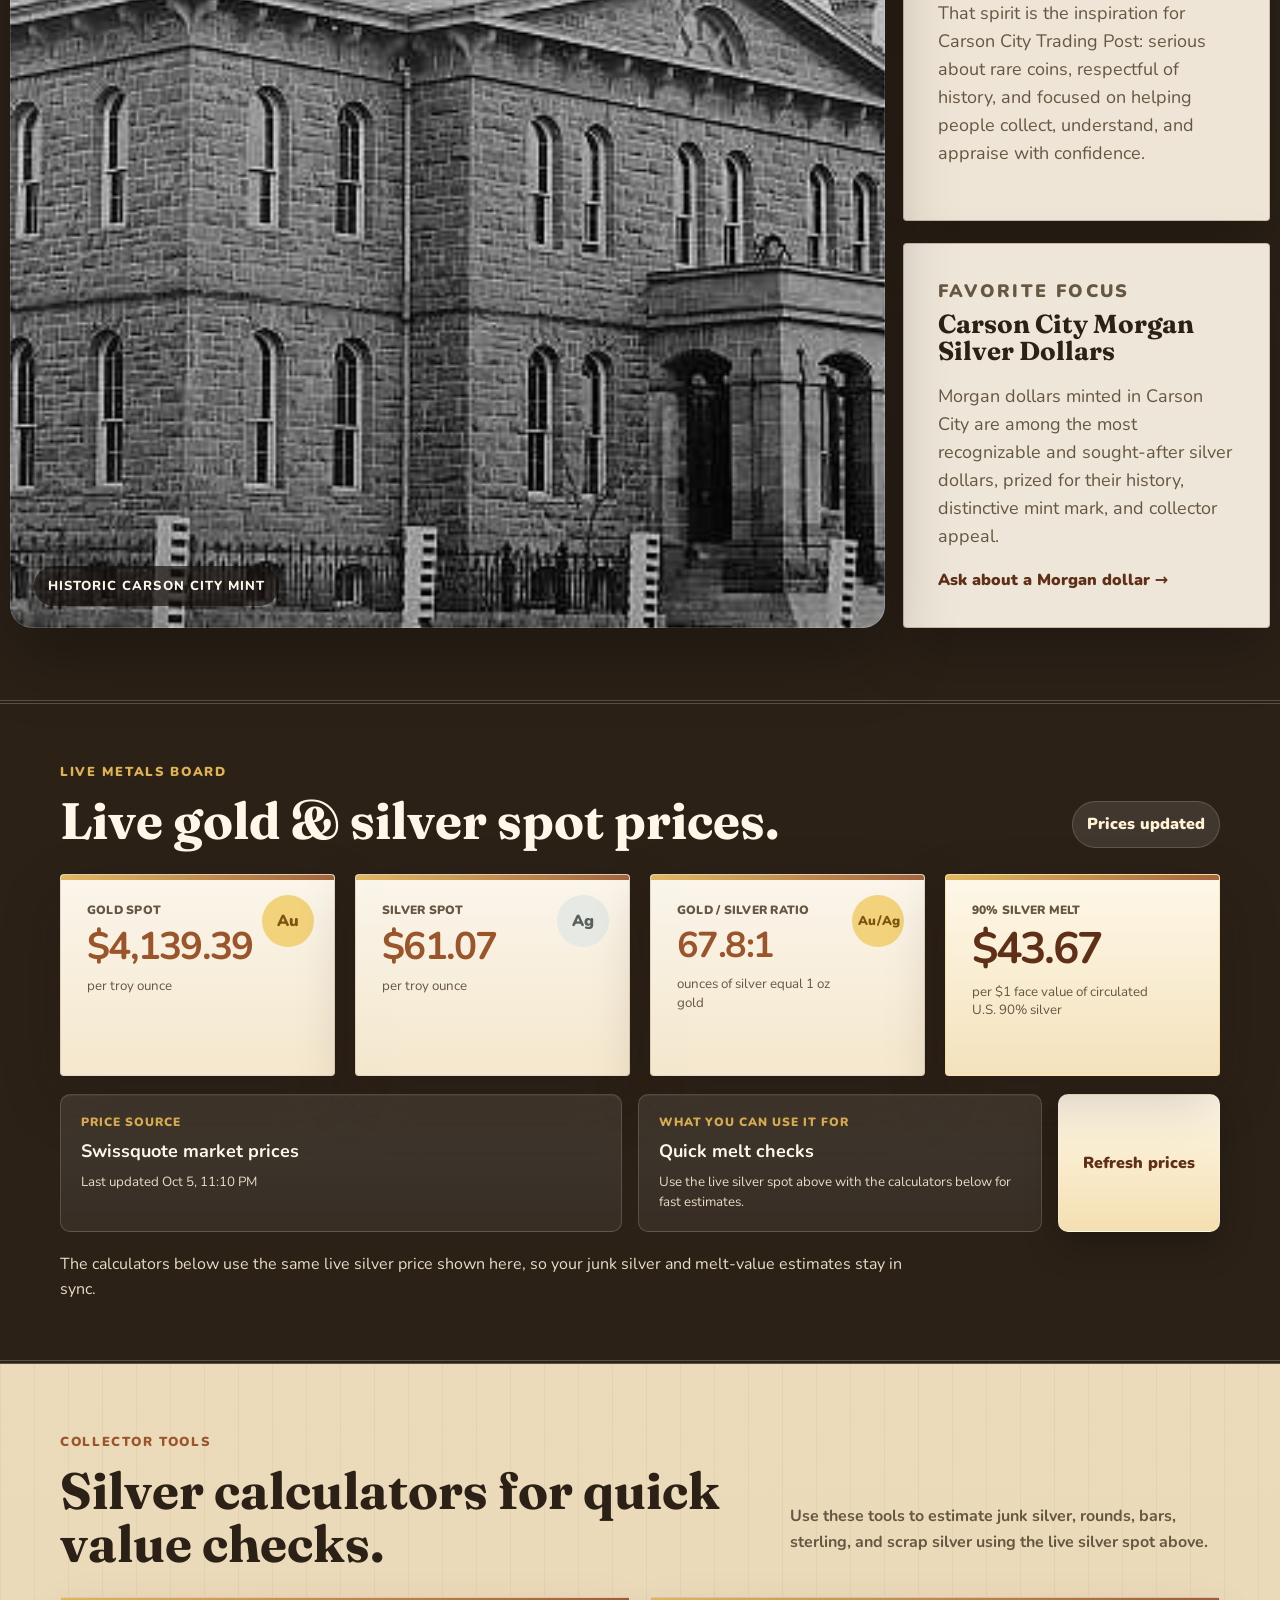
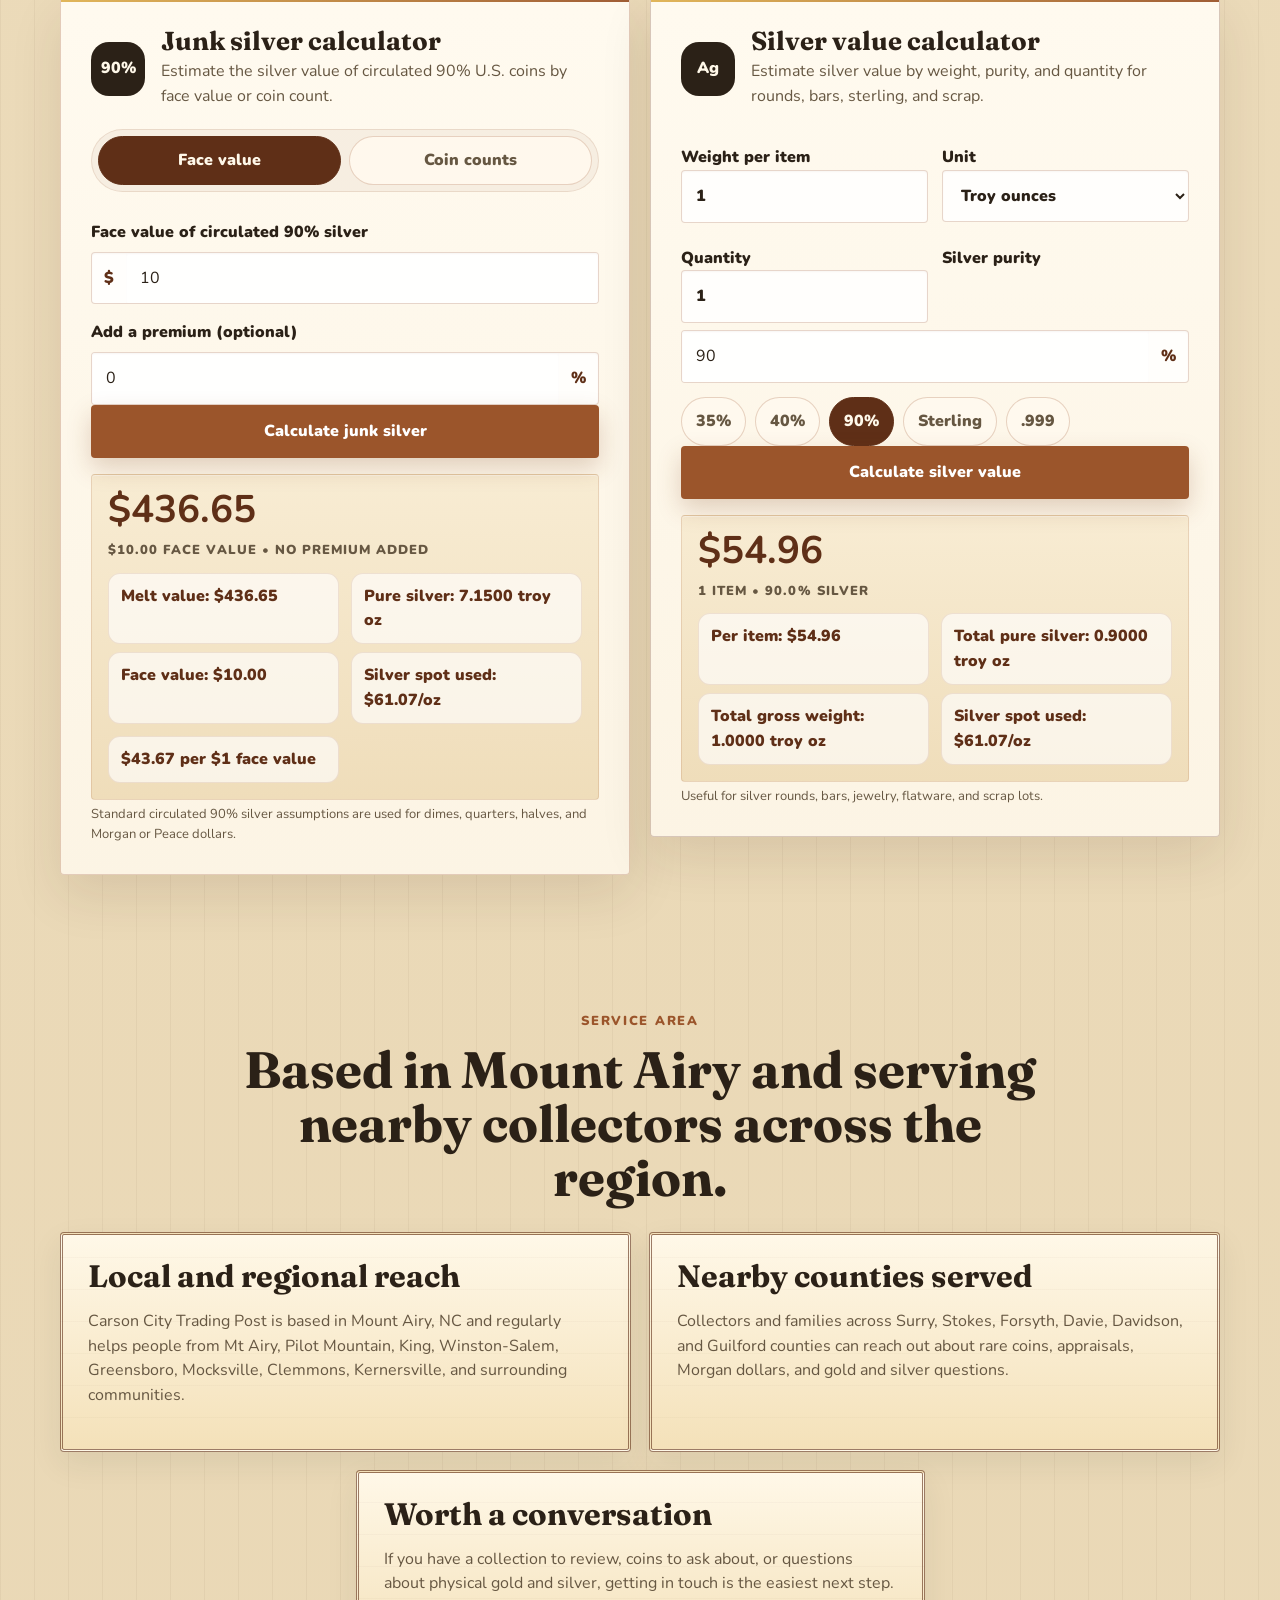
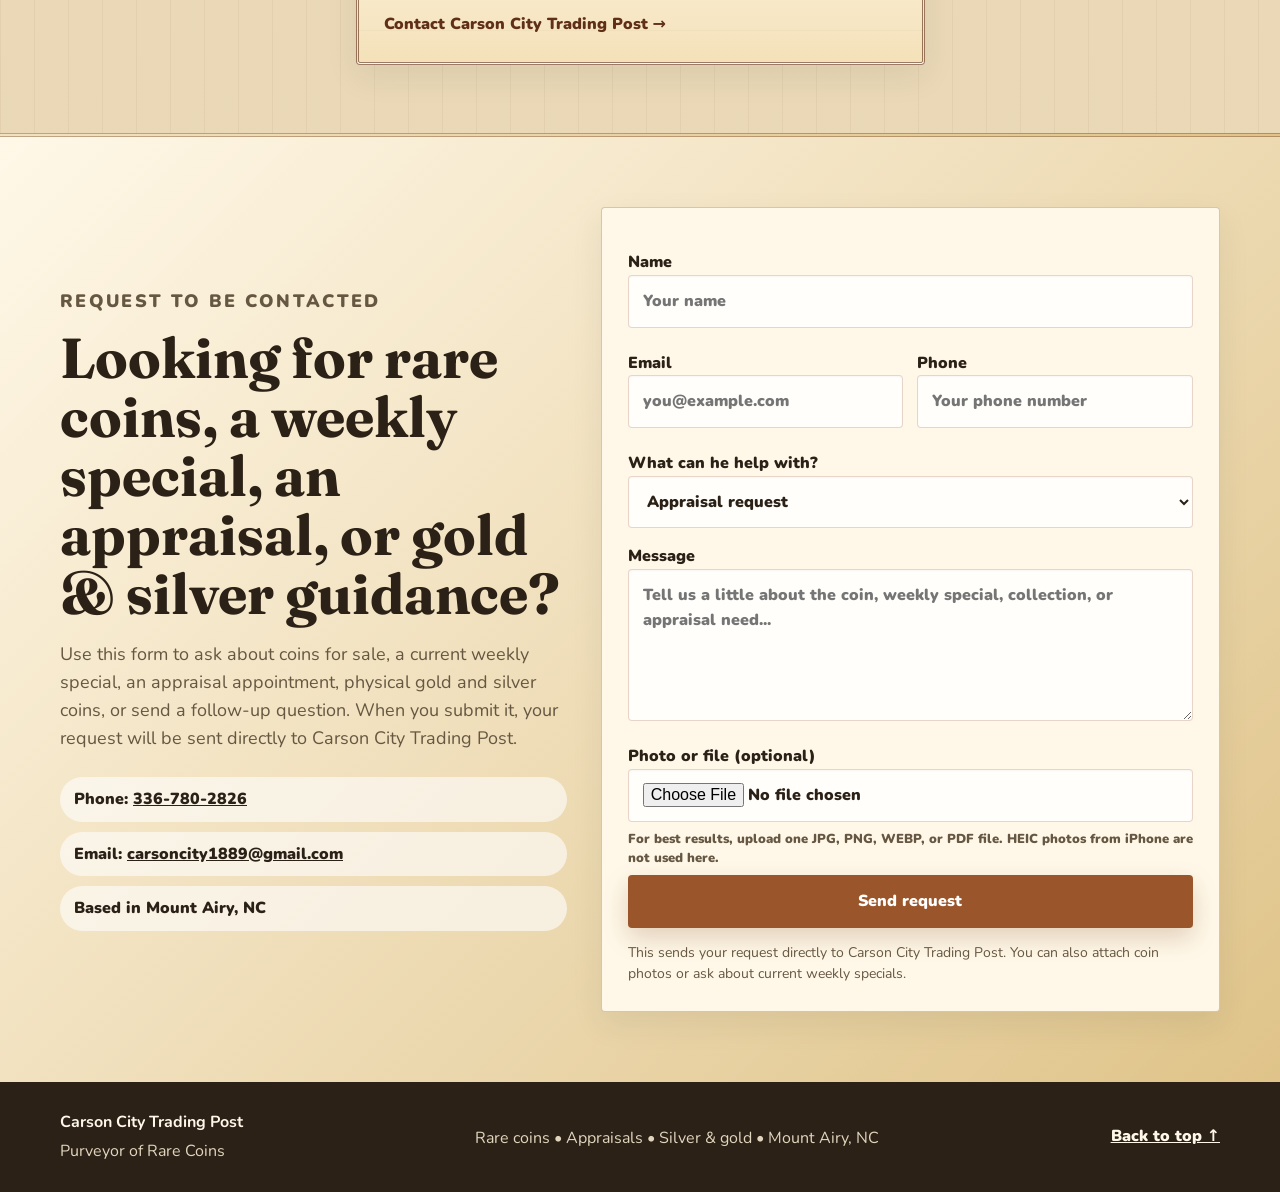
==== commit 41968644: "Add Main Street Market visit page and silent video tour" ====
--- a/index.html
+++ b/index.html
@@ -3,18 +3,21 @@
 <head>
   <meta charset="utf-8" />
   <meta name="viewport" content="width=device-width, initial-scale=1" />
-  <title>Carson City Trading Post | Purveyor of Rare Coins</title>
-  <meta name="description" content="Carson City Trading Post sells rare coins, offers appraisal services, and helps people learn about investing in gold and silver in Mount Airy, North Carolina." />
+  <title>Rare Coins in Mount Airy, NC | Carson City Trading Post</title>
+  <meta name="description" content="Shop collectible coins at our two showcases inside Main Street Market in Mount Airy, NC. Carson City Trading Post also offers coin appraisals and gold and silver guidance." />
   <meta name="robots" content="index,follow" />
   <link rel="canonical" href="https://carsoncitytradingpost.com/" />
   <meta property="og:type" content="website" />
-  <meta property="og:title" content="Carson City Trading Post | Purveyor of Rare Coins" />
-  <meta property="og:description" content="Rare coins, appraisal services, and gold and silver guidance from Carson City Trading Post in Mount Airy, North Carolina." />
+  <meta property="og:title" content="Rare Coins in Mount Airy, NC | Carson City Trading Post" />
+  <meta property="og:description" content="Visit our coin showcases at Main Street Market in Mount Airy, NC. Browse collectible coins, explore the market, and ask about coin appraisals." />
   <meta property="og:url" content="https://carsoncitytradingpost.com/" />
+  <meta property="og:image" content="https://carsoncitytradingpost.com/assets/main-street-market-coins.jpg" />
+  <meta property="og:image:alt" content="Coin showcases inside Main Street Market in Mount Airy, North Carolina" />
+  <meta name="twitter:image" content="https://carsoncitytradingpost.com/assets/main-street-market-coins.jpg" />
   <meta property="og:site_name" content="Carson City Trading Post" />
   <meta name="twitter:card" content="summary_large_image" />
-  <meta name="twitter:title" content="Carson City Trading Post | Purveyor of Rare Coins" />
-  <meta name="twitter:description" content="Rare coins, appraisal services, and gold and silver guidance from Carson City Trading Post in Mount Airy, North Carolina." />
+  <meta name="twitter:title" content="Rare Coins in Mount Airy, NC | Carson City Trading Post" />
+  <meta name="twitter:description" content="Visit our coin showcases at Main Street Market in Mount Airy, NC. Browse collectible coins, explore the market, and ask about coin appraisals." />
   <link rel="apple-touch-icon" sizes="180x180" href="./assets/favicons/apple-touch-icon.png" />
   <link rel="icon" type="image/png" sizes="32x32" href="./assets/favicons/favicon-32x32.png" />
   <link rel="icon" type="image/png" sizes="16x16" href="./assets/favicons/favicon-16x16.png" />
@@ -31,7 +34,7 @@
     "url": "https://carsoncitytradingpost.com/",
     "telephone": "+1-336-780-2826",
     "email": "carsoncity1889@gmail.com",
-    "description": "Carson City Trading Post sells rare coins, offers appraisal services, and helps people learn about investing in gold and silver in Mount Airy, North Carolina.",
+    "description": "Shop collectible coins at our two showcases inside Main Street Market in Mount Airy, NC. Carson City Trading Post also offers coin appraisals and gold and silver guidance.",
     "areaServed": [
       "Mount Airy, NC",
       "Surry County, NC",
@@ -43,9 +46,15 @@
     ],
     "address": {
       "@type": "PostalAddress",
+      "streetAddress": "140 N Main St",
       "addressLocality": "Mount Airy",
       "addressRegion": "NC",
       "addressCountry": "US"
+    },
+    "location": {
+      "@type": "Place",
+      "name": "Coin showcases inside Main Street Market",
+      "address": {"@type": "PostalAddress", "streetAddress": "140 N Main St", "addressLocality": "Mount Airy", "addressRegion": "NC", "addressCountry": "US"}
     },
     "contactPoint": {
       "@type": "ContactPoint",
@@ -55,7 +64,7 @@
     }
   }
   </script>
-  <link rel="stylesheet" href="./styles.css?v=20260706b" />
+  <link rel="stylesheet" href="./styles.css?v=20261005-visit" />
 </head>
 <body>
   <div class="site-note">Mount Airy, North Carolina • Rare coins, appraisals, and precious metals guidance</div>
@@ -74,6 +83,7 @@
         <a href="#appraisals">Rare Coins</a>
         <a href="#appraisals">Appraisals</a>
         <a href="./specials.html">Weekly Specials</a>
+        <a href="./visit.html">Visit Us</a>
         <a href="#story">Carson City Corner</a>
         <a href="#market">Spot Prices</a>
         <a href="#calculators">Calculator Tools</a>
@@ -103,20 +113,40 @@
         </div>
         <aside class="feature-window" aria-label="Featured Carson City coin story">
           <div class="coin-photo-window">
-            <img src="./assets/morgan-dollar-real.jpg" alt="Actual Morgan silver dollar coin" />
+            <img src="./assets/morgan-dollar-real.jpg" alt="Morgan silver dollar" />
           </div>
           <div class="feature-caption">
             <p class="label">Rare coin focus</p>
             <h2>Morgan Dollars & Rare US Silver Coins</h2>
-            <p>Actual rare coins are the focus — selling collectible pieces, appraising collections, and helping collectors understand what they have.</p>
+            <p>Find a coin for your collection, ask about an appraisal, or learn more about the history and value of your coins.</p>
           </div>
         </aside>
+      </div>
+    </section>
+
+    <section class="visit-preview-band" aria-labelledby="visit-preview-title">
+      <div class="wrap visit-preview-grid">
+        <a class="visit-preview-image" href="./visit.html" aria-label="Take a video tour of Main Street Market and find our coin showcases">
+          <img src="./assets/main-street-market-coins.jpg" width="720" height="1280" loading="lazy" decoding="async" alt="Glass coin showcases inside Main Street Market in Mount Airy, NC" />
+          <span class="tour-image-label"><span aria-hidden="true">▶</span> Take a look inside</span>
+        </a>
+        <div class="visit-preview-copy">
+          <p class="eyebrow">Find us on Main Street</p>
+          <h2 id="visit-preview-title">Come see our coins at Main Street Market.</h2>
+          <p class="lead">An afternoon of antiques, collectibles, and coins in downtown Mount Airy, North Carolina.</p>
+          <p>Carson City Trading Post has two coin showcases inside Main Street Market. Browse our displays while you explore the market’s antiques and vintage finds.</p>
+          <p class="visit-address">140 N Main St · Mount Airy, NC</p>
+          <div class="visit-actions">
+            <a class="button primary" href="./visit.html">Take a look inside</a>
+            <a class="button secondary" href="https://www.google.com/maps/dir/?api=1&amp;destination=Main+Street+Market+140+N+Main+St+Mount+Airy+NC">Get directions</a>
+          </div>
+        </div>
       </div>
     </section>
 
     <section class="wrap section services" id="appraisals" aria-labelledby="services-title">
       <div class="section-heading centered">
-        <p class="eyebrow">Primary services</p>
+        <p class="eyebrow">For collectors</p>
         <h2 id="services-title">Rare coins for sale, appraisal services, and gold and silver investment guidance.</h2>
       </div>
       <div class="service-grid primary-services">
@@ -196,8 +226,8 @@
         </div>
         <div class="market-meta">
           <div class="market-meta-card">
-            <span class="market-meta-label">Market feed</span>
-            <strong id="marketSource">Checking snapshot source…</strong>
+            <span class="market-meta-label">Price source</span>
+            <strong id="marketSource">Checking current prices…</strong>
             <small id="lastUpdated">Checking the latest market update</small>
           </div>
           <div class="market-meta-card compact">
@@ -414,6 +444,6 @@
       scrollTopLinks.forEach((link) => link.addEventListener('click', scrollHomeTop));
     });
   </script>
-  <script src="./app.js?v=20260819b"></script>
+  <script src="./app.js?v=20261005-copy"></script>
 </body>
 </html>
--- a/styles.css
+++ b/styles.css
@@ -940,3 +940,47 @@
   }
 }
 
+
+/* Main Street Market visit preview and silent tour. */
+.nav-links { flex-wrap: wrap; justify-content: flex-end; row-gap: 8px; }
+.nav-links a[aria-current="page"] { color: var(--copper-dark); text-decoration: underline; text-underline-offset: 5px; }
+.visit-preview-band, .visit-details-band { background: #fff8e8; border-block: 3px double rgba(95,47,23,.3); }
+.visit-preview-grid { display: grid; grid-template-columns: minmax(220px, 340px) minmax(0, 1fr); gap: clamp(28px, 5vw, 72px); align-items: center; padding-block: 56px; }
+.visit-preview-image { position: relative; display: block; max-width: 310px; border: 4px double rgba(95,47,23,.55); background: #2b2117; box-shadow: var(--shadow); }
+.visit-preview-image img { display: block; width: 100%; height: auto; aspect-ratio: 9 / 16; }
+.tour-image-label { position: absolute; bottom: 18px; left: 12px; right: 12px; padding: 12px 10px; background: #fff8e8; color: var(--copper-dark); text-align: center; font-weight: 900; border: 1px solid var(--copper-dark); }
+.visit-preview-copy h2 { font-size: clamp(30px, 3.6vw, 48px); line-height: 1.15; margin-block: 12px 20px; }
+.visit-preview-copy p:not(.eyebrow), .visit-tour-copy > p:not(.eyebrow), .visit-details-grid p { max-width: 660px; }
+.visit-address { font-weight: 900; }
+.visit-actions { display: flex; flex-wrap: wrap; gap: 12px; margin-block: 22px; }
+.visit-tour-section { padding-block: 54px 64px; }
+.visit-tour-grid { display: grid; grid-template-columns: minmax(0, 1fr) minmax(280px, 370px); gap: clamp(32px, 5vw, 72px); align-items: start; }
+.visit-tour-copy h1 { font-size: clamp(40px, 5vw, 64px); line-height: 1.1; margin-block: 12px 24px; }
+.visit-location-card { margin-top: 30px; padding: 24px; border: 3px double rgba(95,47,23,.4); background: #fff8e8; }
+.visit-location-card h2 { font-size: 26px; margin: 0 0 12px; }
+.visit-location-card address { font-style: normal; font-weight: 800; }
+.visit-small { font-size: 14px; line-height: 1.6; }
+.visit-small a, .visit-text-link { text-underline-offset: 3px; }
+.visit-film { margin: 0; padding: 10px; border: 4px double rgba(95,47,23,.45); background: #fff8e8; box-shadow: var(--shadow); }
+.visit-film video { display: block; width: 100%; height: auto; aspect-ratio: 9 / 16; background: #211a13; }
+.visit-film figcaption { padding: 14px 6px 6px; }
+.visit-film figcaption strong, .visit-film figcaption > span { display: block; }
+.visit-film figcaption > span { font-size: 14px; margin-top: 6px; }
+.tour-loop-option { display: flex; align-items: center; gap: 8px; font-size: 14px; padding-block: 12px; cursor: pointer; }
+.tour-loop-option input { width: 18px; height: 18px; margin: 0; accent-color: var(--copper-dark); }
+.visit-details-grid { display: grid; grid-template-columns: 1fr 1fr; gap: 54px; padding-block: 52px; }
+.visit-details-grid h2 { font-size: 34px; line-height: 1.2; }
+.visit-details-grid h3 { font-size: 23px; margin-top: 18px; }
+.visit-text-link { font-weight: 900; }
+.visit-preview-image:focus-visible, .visit-film a:focus-visible, .visit-actions a:focus-visible { outline: 3px solid var(--copper-dark); outline-offset: 5px; }
+@media (max-width: 760px) {
+  .visit-tour-grid, .visit-preview-grid, .visit-details-grid { grid-template-columns: 1fr; gap: 28px; }
+  .visit-preview-copy { grid-row: 1; }
+  .visit-preview-image, .visit-film { width: min(100%, 360px); justify-self: center; }
+  .visit-tour-section, .visit-preview-grid, .visit-details-grid { padding-block: 36px; }
+  .visit-actions .button { width: 100%; text-align: center; }
+  .visit-location-card { padding: 20px; }
+}
+@media (prefers-reduced-motion: reduce) { html { scroll-behavior: auto; } }
+
+.tour-showcases { width: 100%; margin-top: 14px; font-size: 14px; }
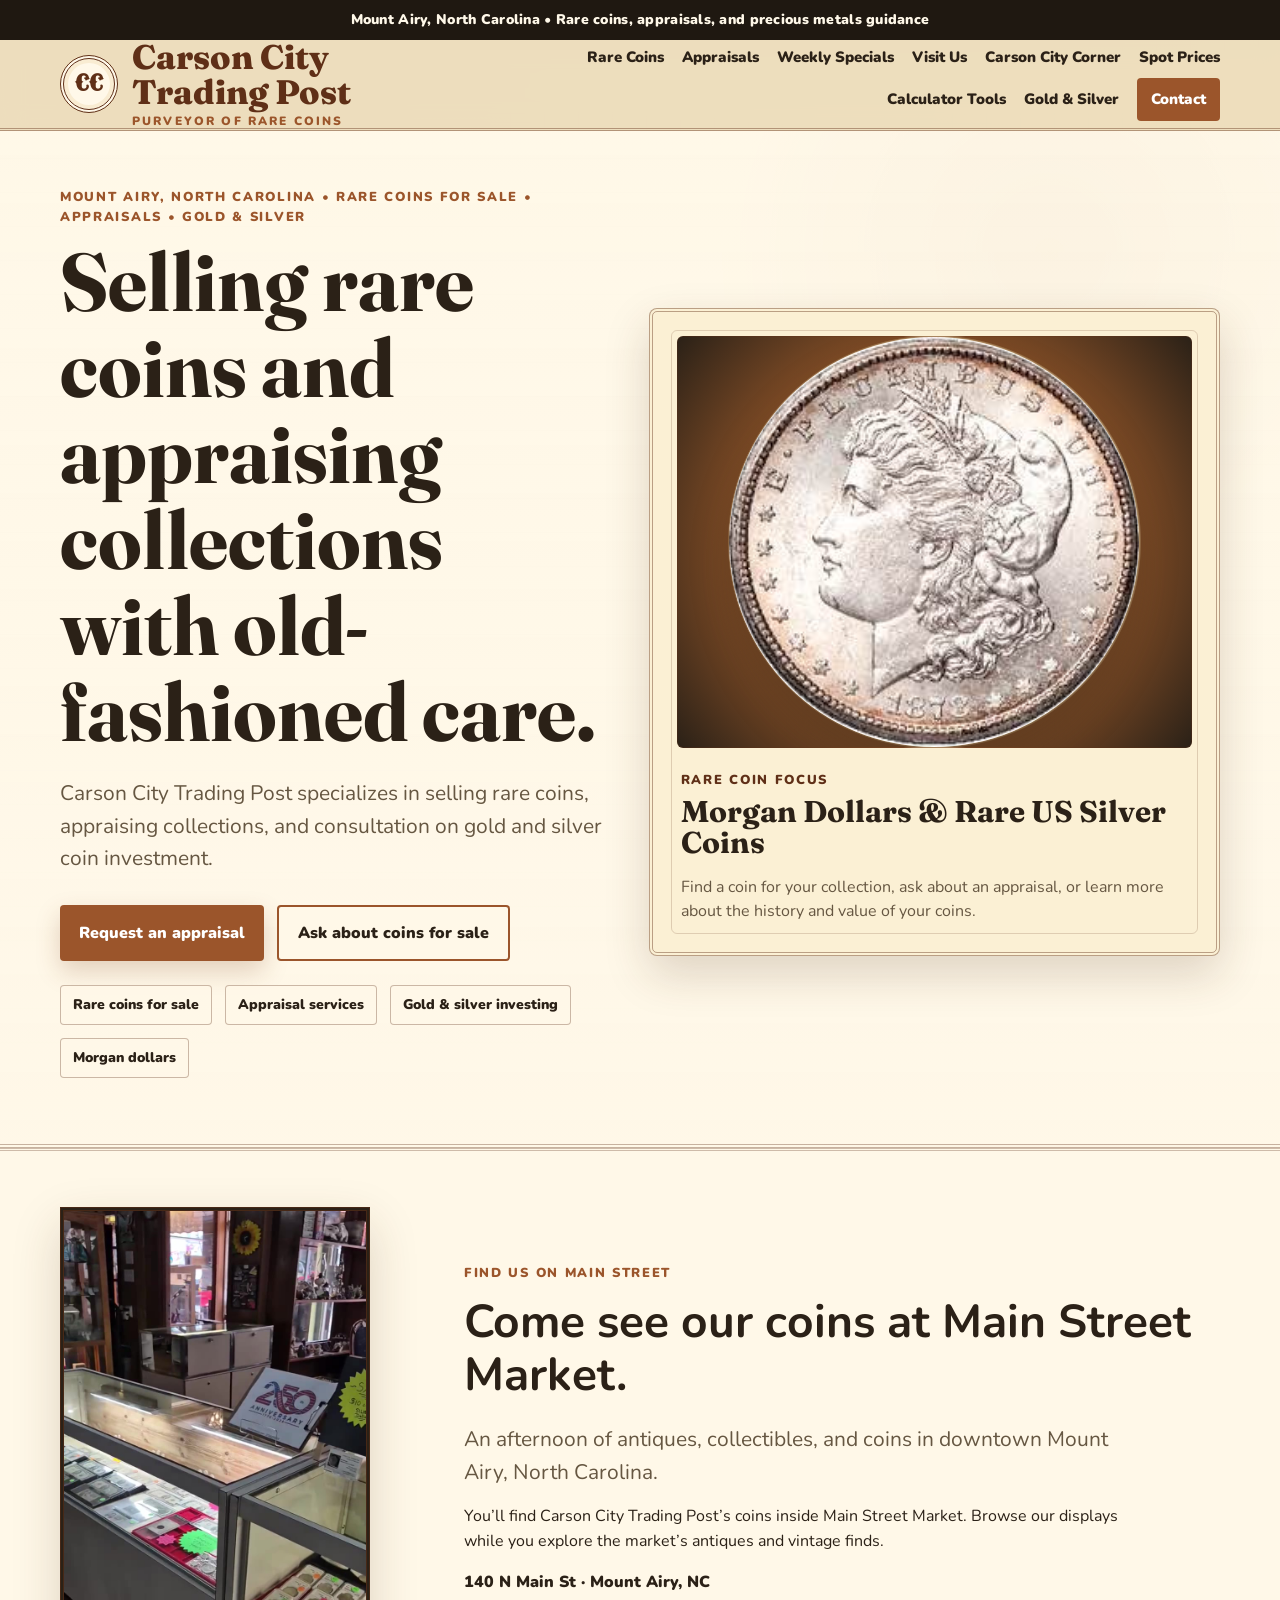
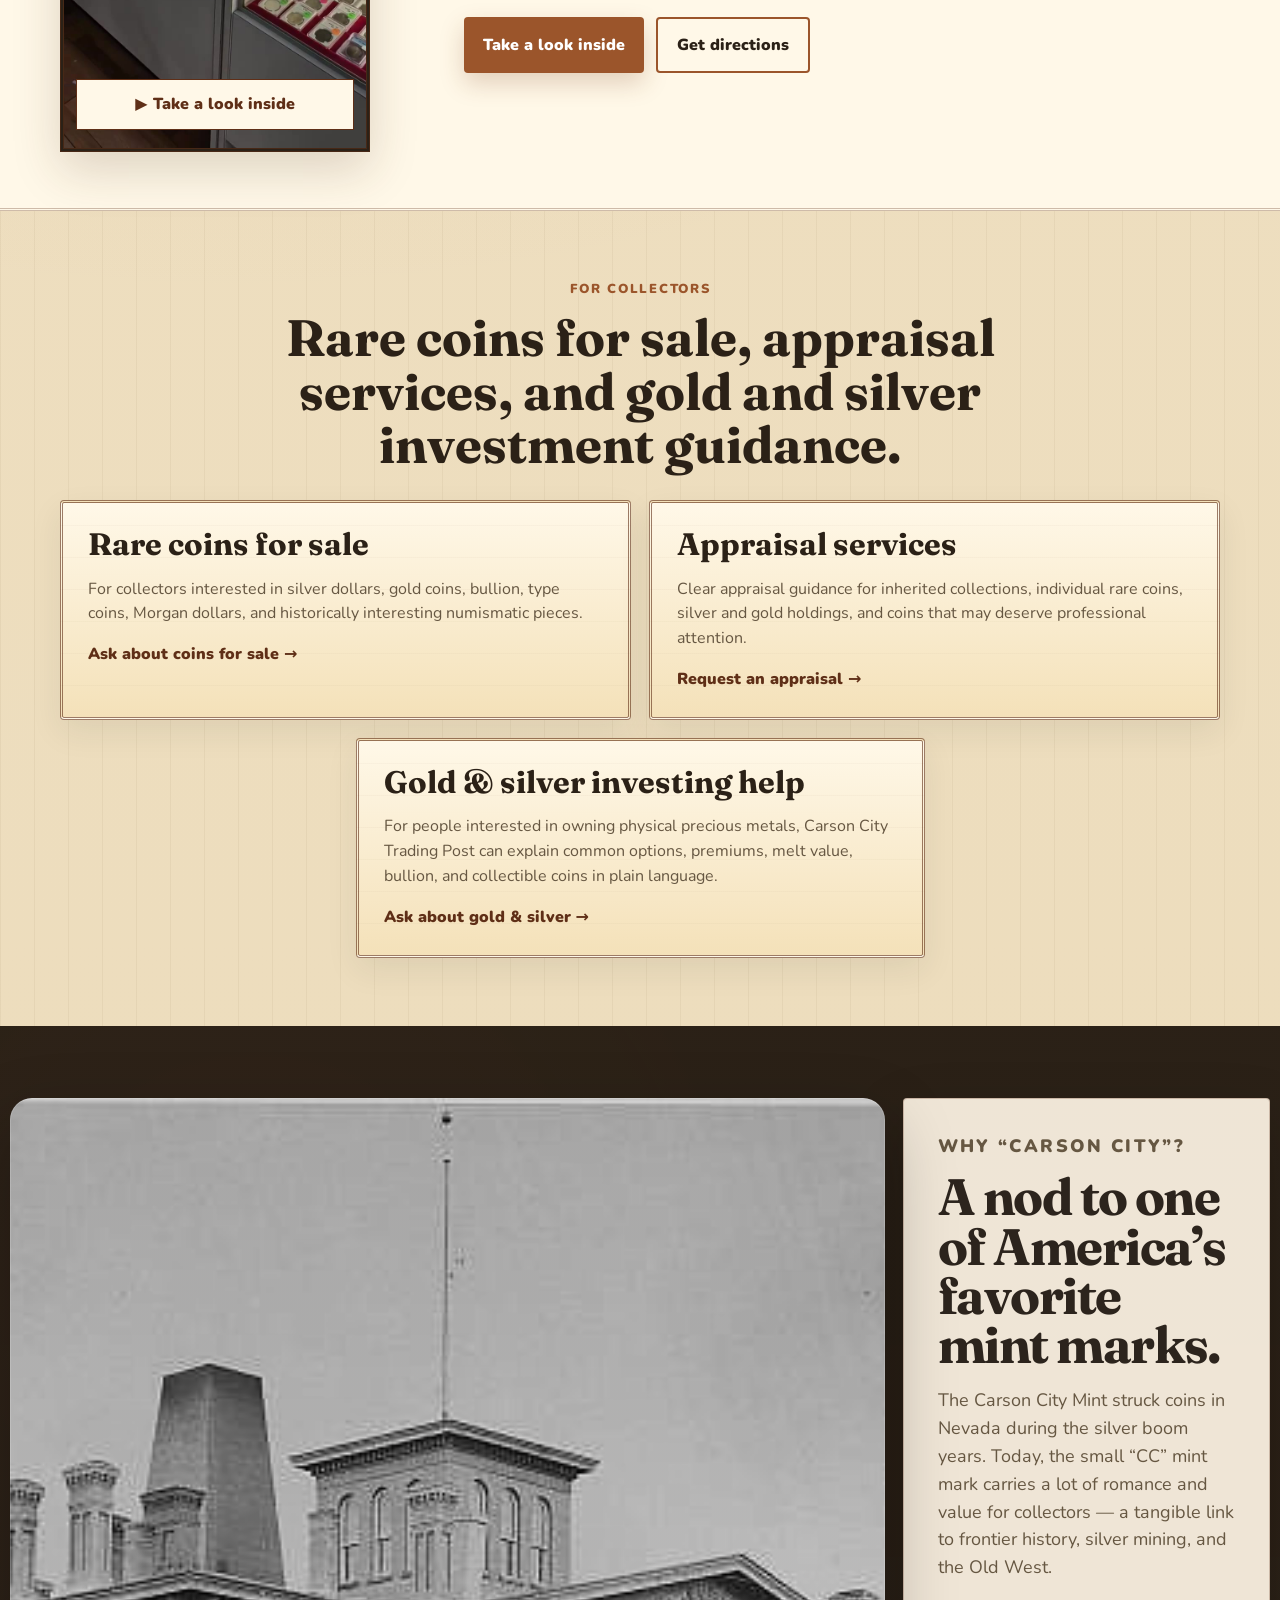
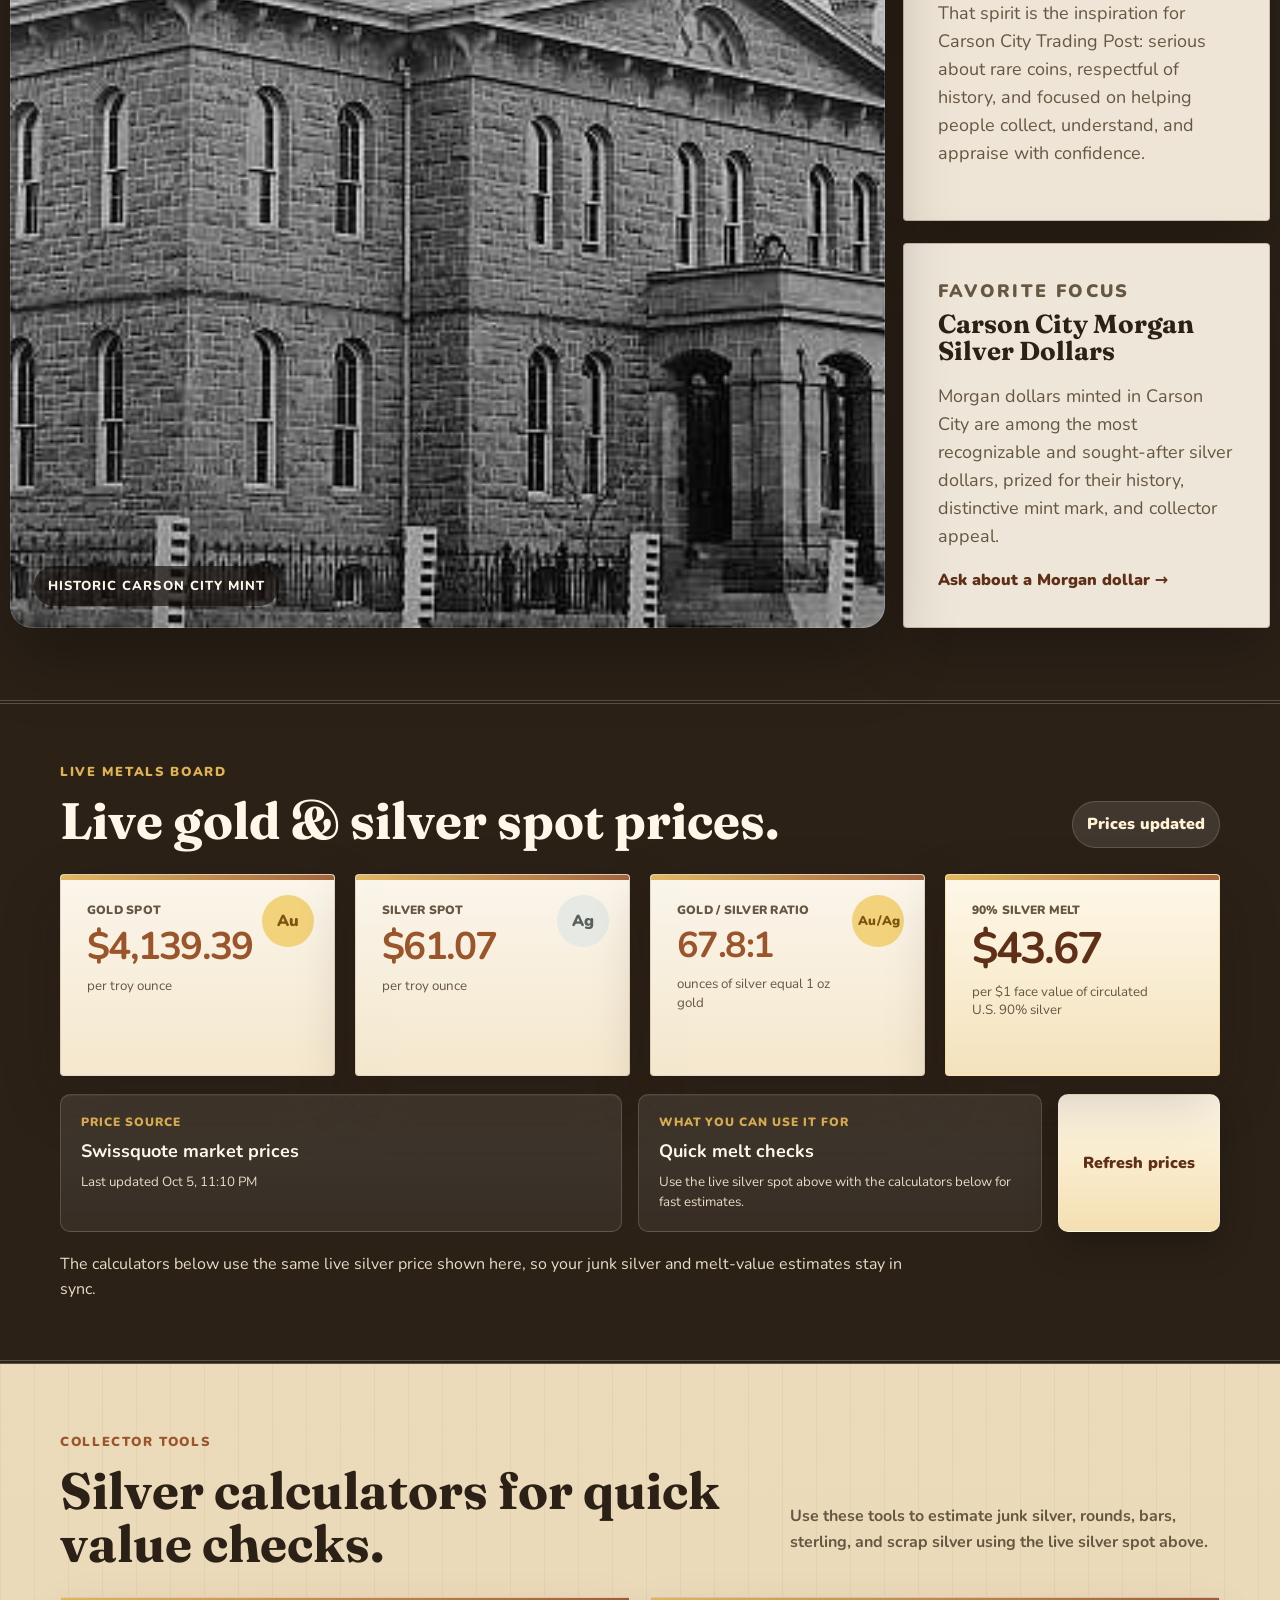
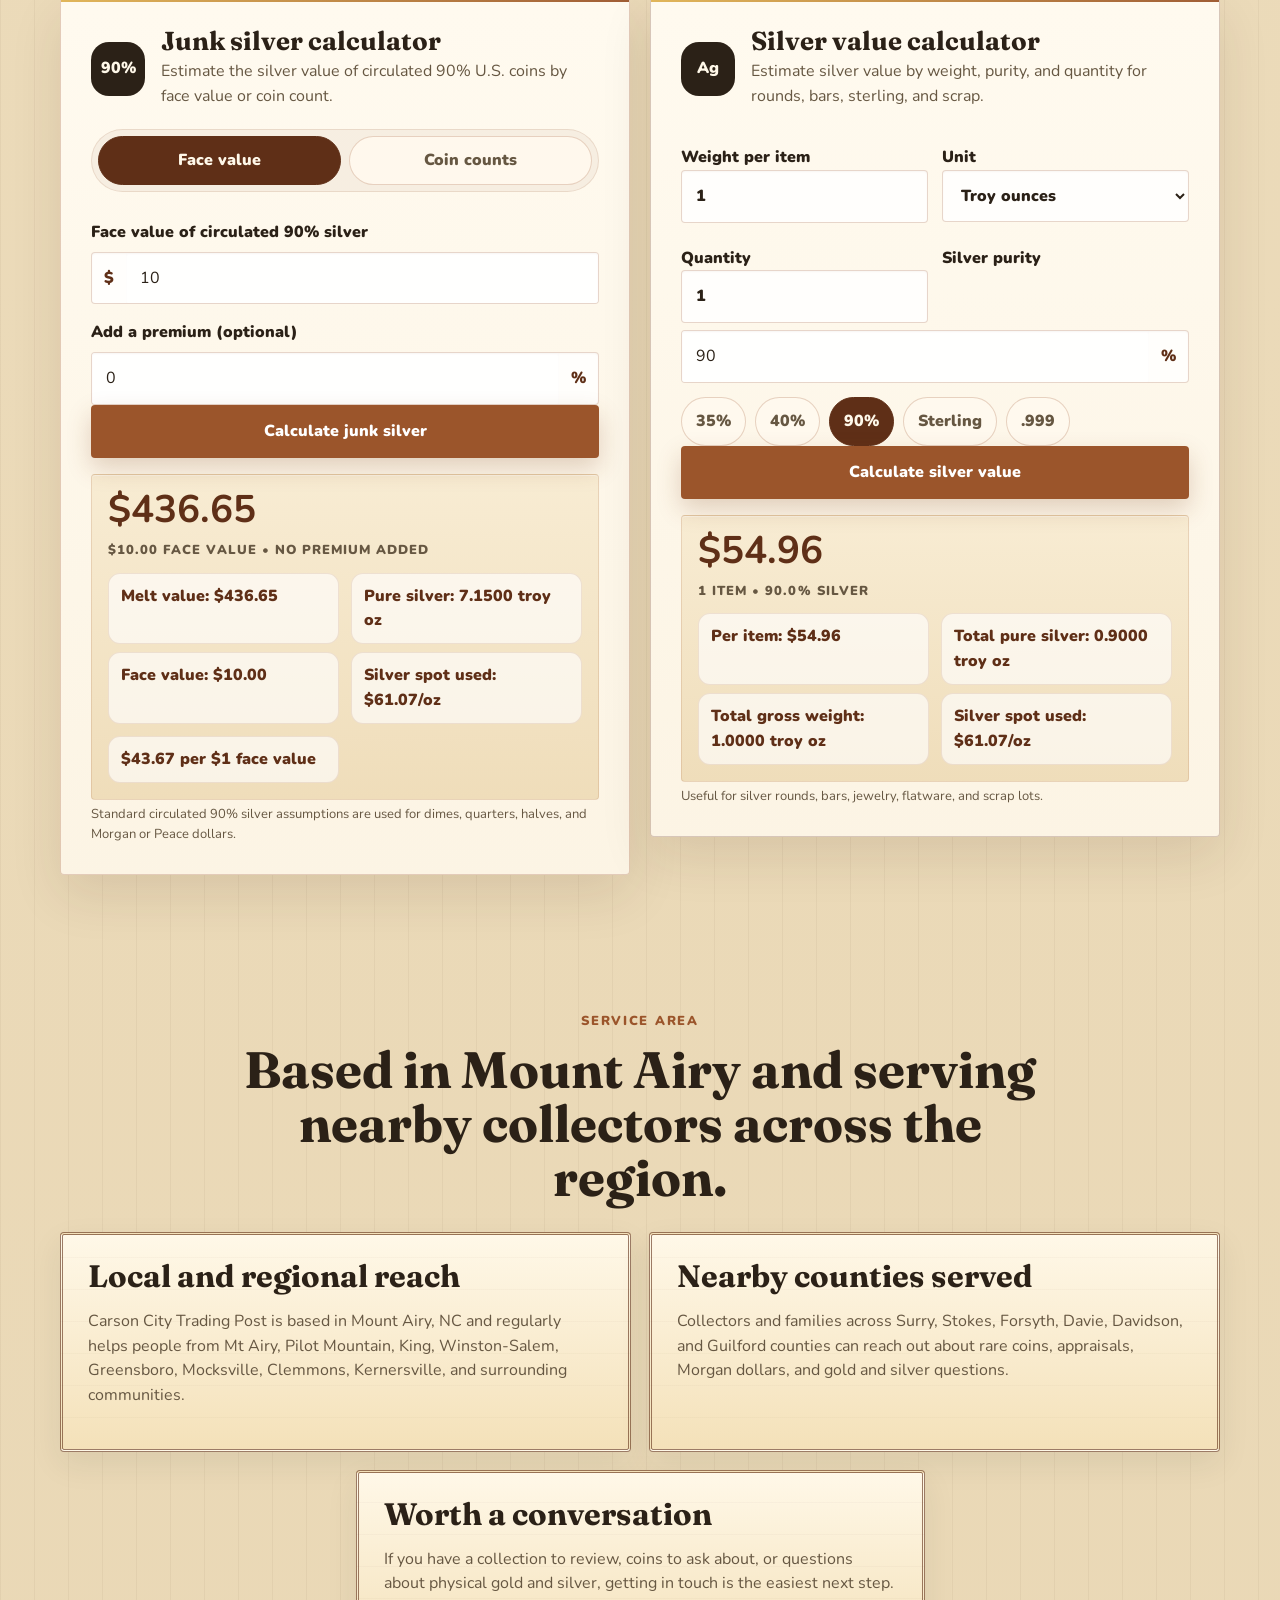
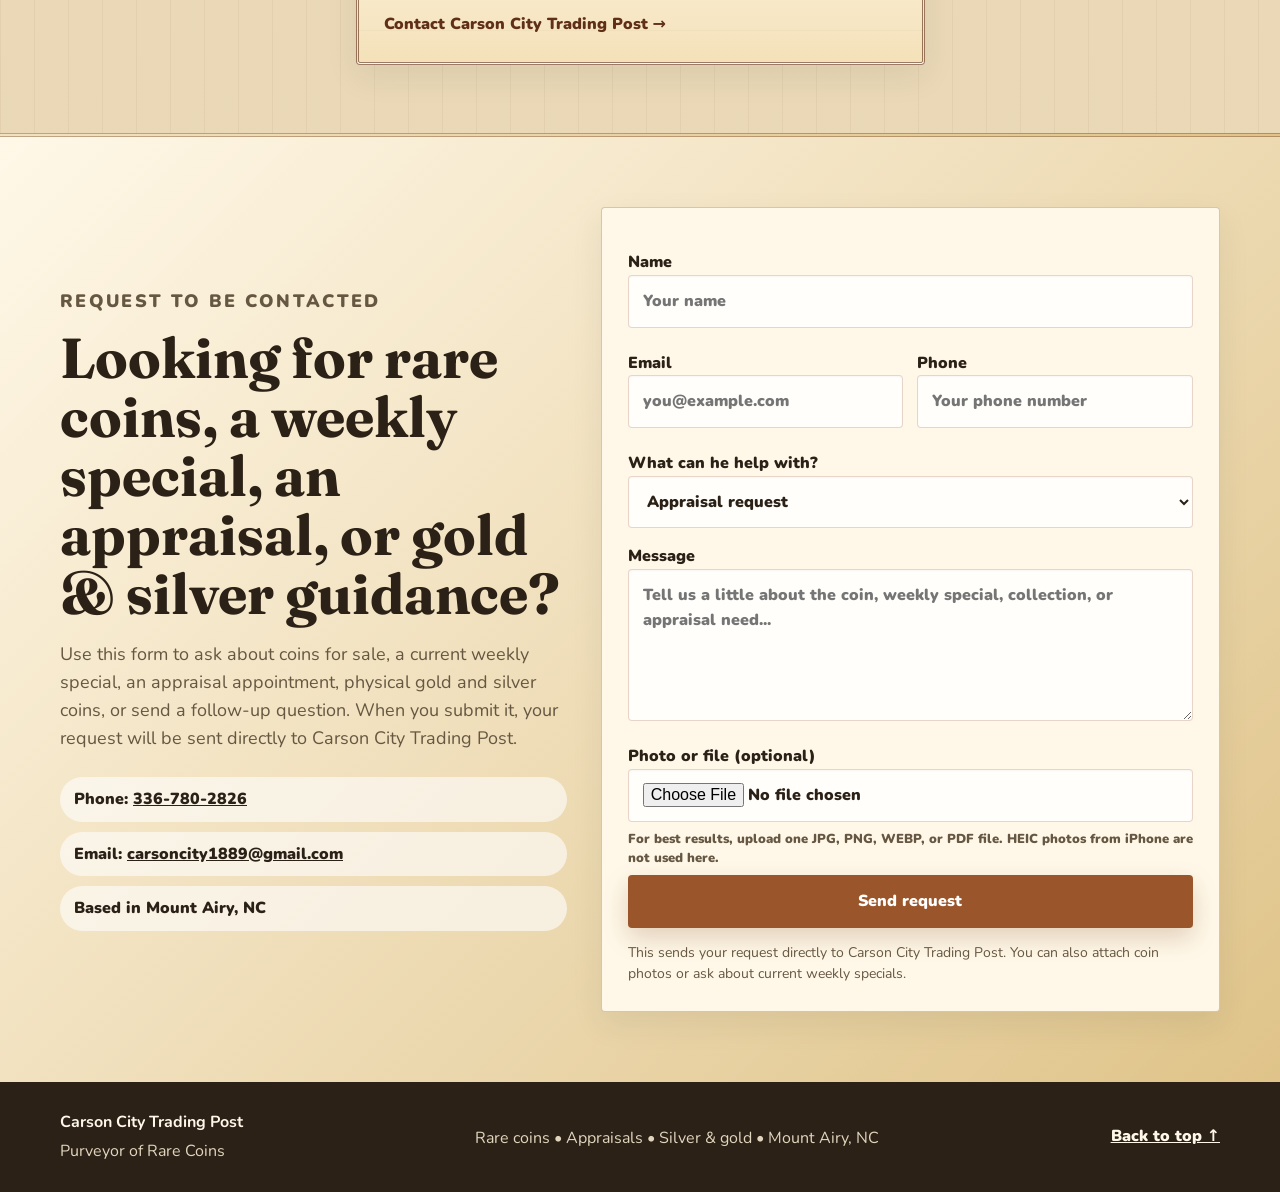
==== commit e3d8d6f3: "Remove fixed showcase counts from customer copy" ====
--- a/index.html
+++ b/index.html
@@ -4,7 +4,7 @@
   <meta charset="utf-8" />
   <meta name="viewport" content="width=device-width, initial-scale=1" />
   <title>Rare Coins in Mount Airy, NC | Carson City Trading Post</title>
-  <meta name="description" content="Shop collectible coins at our two showcases inside Main Street Market in Mount Airy, NC. Carson City Trading Post also offers coin appraisals and gold and silver guidance." />
+  <meta name="description" content="Shop collectible coins inside Main Street Market in Mount Airy, NC. Carson City Trading Post also offers coin appraisals and gold and silver guidance." />
   <meta name="robots" content="index,follow" />
   <link rel="canonical" href="https://carsoncitytradingpost.com/" />
   <meta property="og:type" content="website" />
@@ -34,7 +34,7 @@
     "url": "https://carsoncitytradingpost.com/",
     "telephone": "+1-336-780-2826",
     "email": "carsoncity1889@gmail.com",
-    "description": "Shop collectible coins at our two showcases inside Main Street Market in Mount Airy, NC. Carson City Trading Post also offers coin appraisals and gold and silver guidance.",
+    "description": "Shop collectible coins inside Main Street Market in Mount Airy, NC. Carson City Trading Post also offers coin appraisals and gold and silver guidance.",
     "areaServed": [
       "Mount Airy, NC",
       "Surry County, NC",
@@ -134,7 +134,7 @@
           <p class="eyebrow">Find us on Main Street</p>
           <h2 id="visit-preview-title">Come see our coins at Main Street Market.</h2>
           <p class="lead">An afternoon of antiques, collectibles, and coins in downtown Mount Airy, North Carolina.</p>
-          <p>Carson City Trading Post has two coin showcases inside Main Street Market. Browse our displays while you explore the market’s antiques and vintage finds.</p>
+          <p>You’ll find Carson City Trading Post’s coins inside Main Street Market. Browse our displays while you explore the market’s antiques and vintage finds.</p>
           <p class="visit-address">140 N Main St · Mount Airy, NC</p>
           <div class="visit-actions">
             <a class="button primary" href="./visit.html">Take a look inside</a>
--- a/styles.css
+++ b/styles.css
@@ -966,8 +966,6 @@
 .visit-film figcaption { padding: 14px 6px 6px; }
 .visit-film figcaption strong, .visit-film figcaption > span { display: block; }
 .visit-film figcaption > span { font-size: 14px; margin-top: 6px; }
-.tour-loop-option { display: flex; align-items: center; gap: 8px; font-size: 14px; padding-block: 12px; cursor: pointer; }
-.tour-loop-option input { width: 18px; height: 18px; margin: 0; accent-color: var(--copper-dark); }
 .visit-details-grid { display: grid; grid-template-columns: 1fr 1fr; gap: 54px; padding-block: 52px; }
 .visit-details-grid h2 { font-size: 34px; line-height: 1.2; }
 .visit-details-grid h3 { font-size: 23px; margin-top: 18px; }
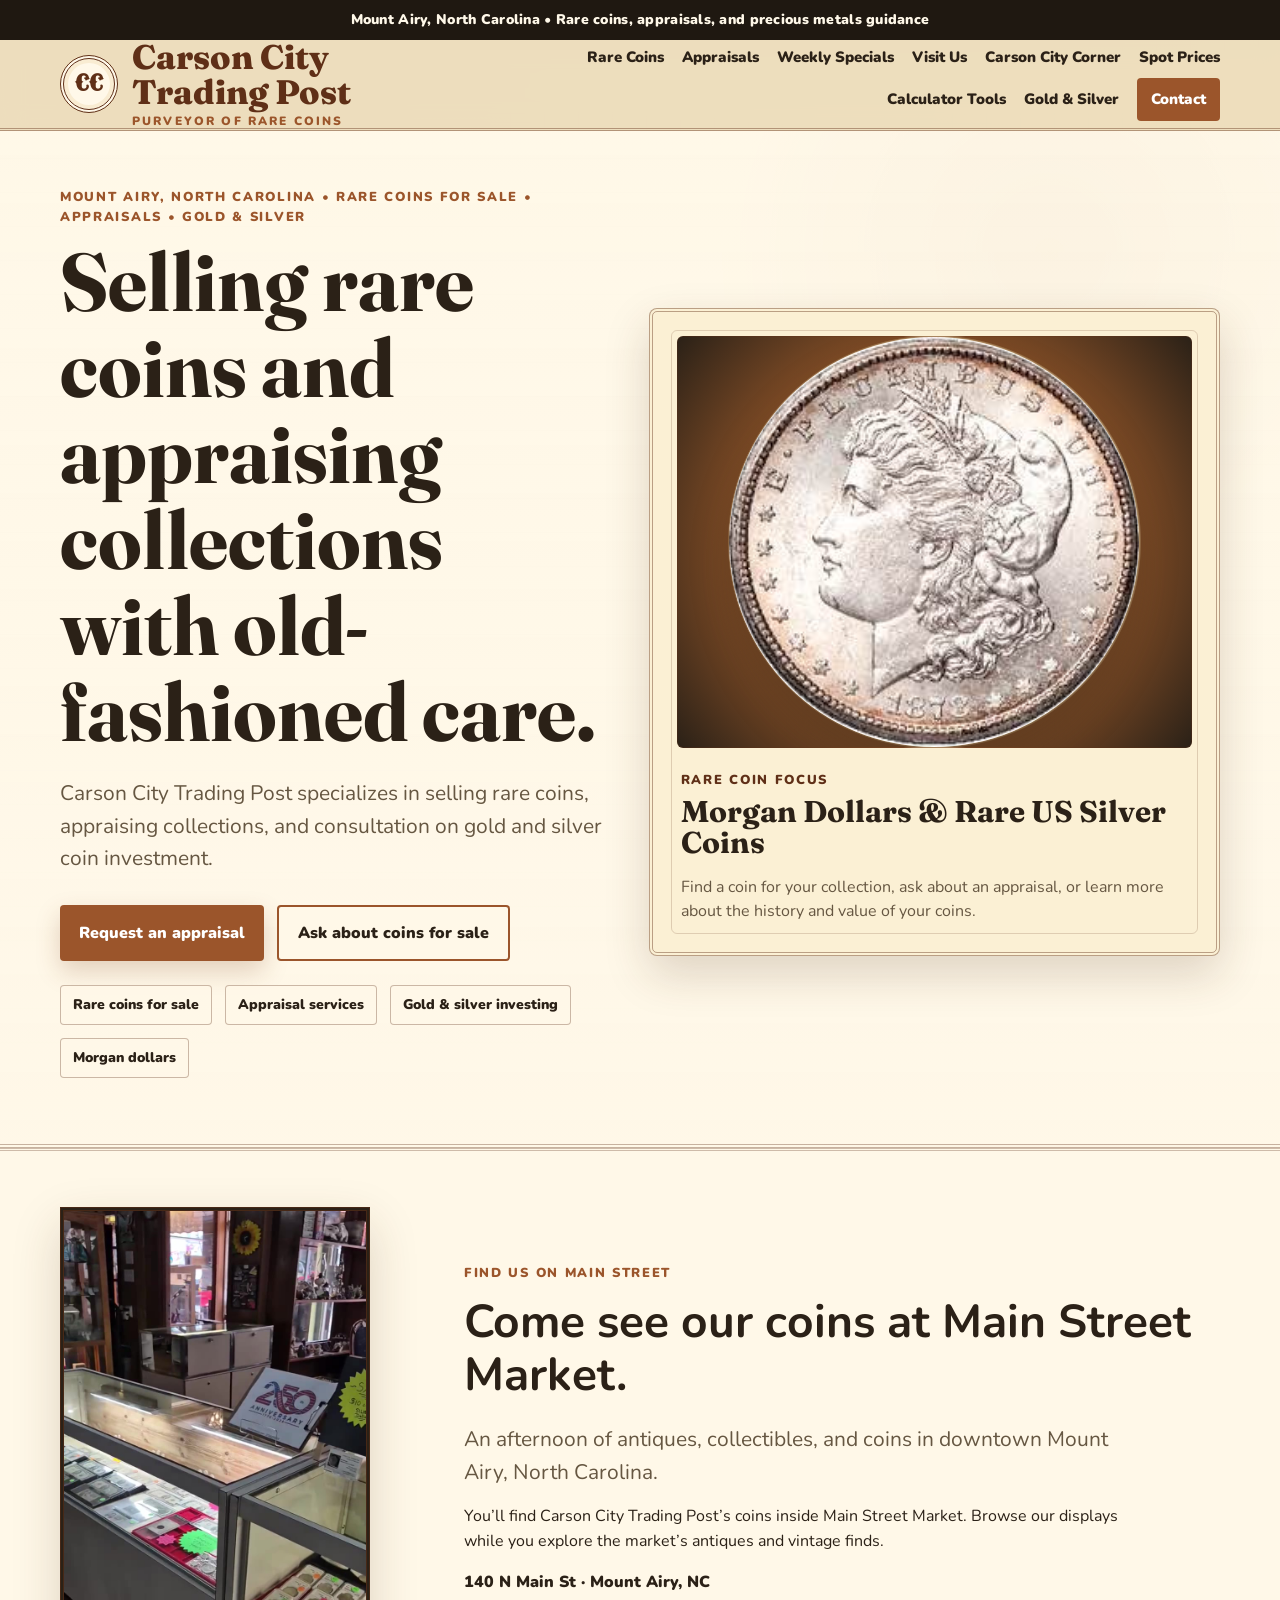
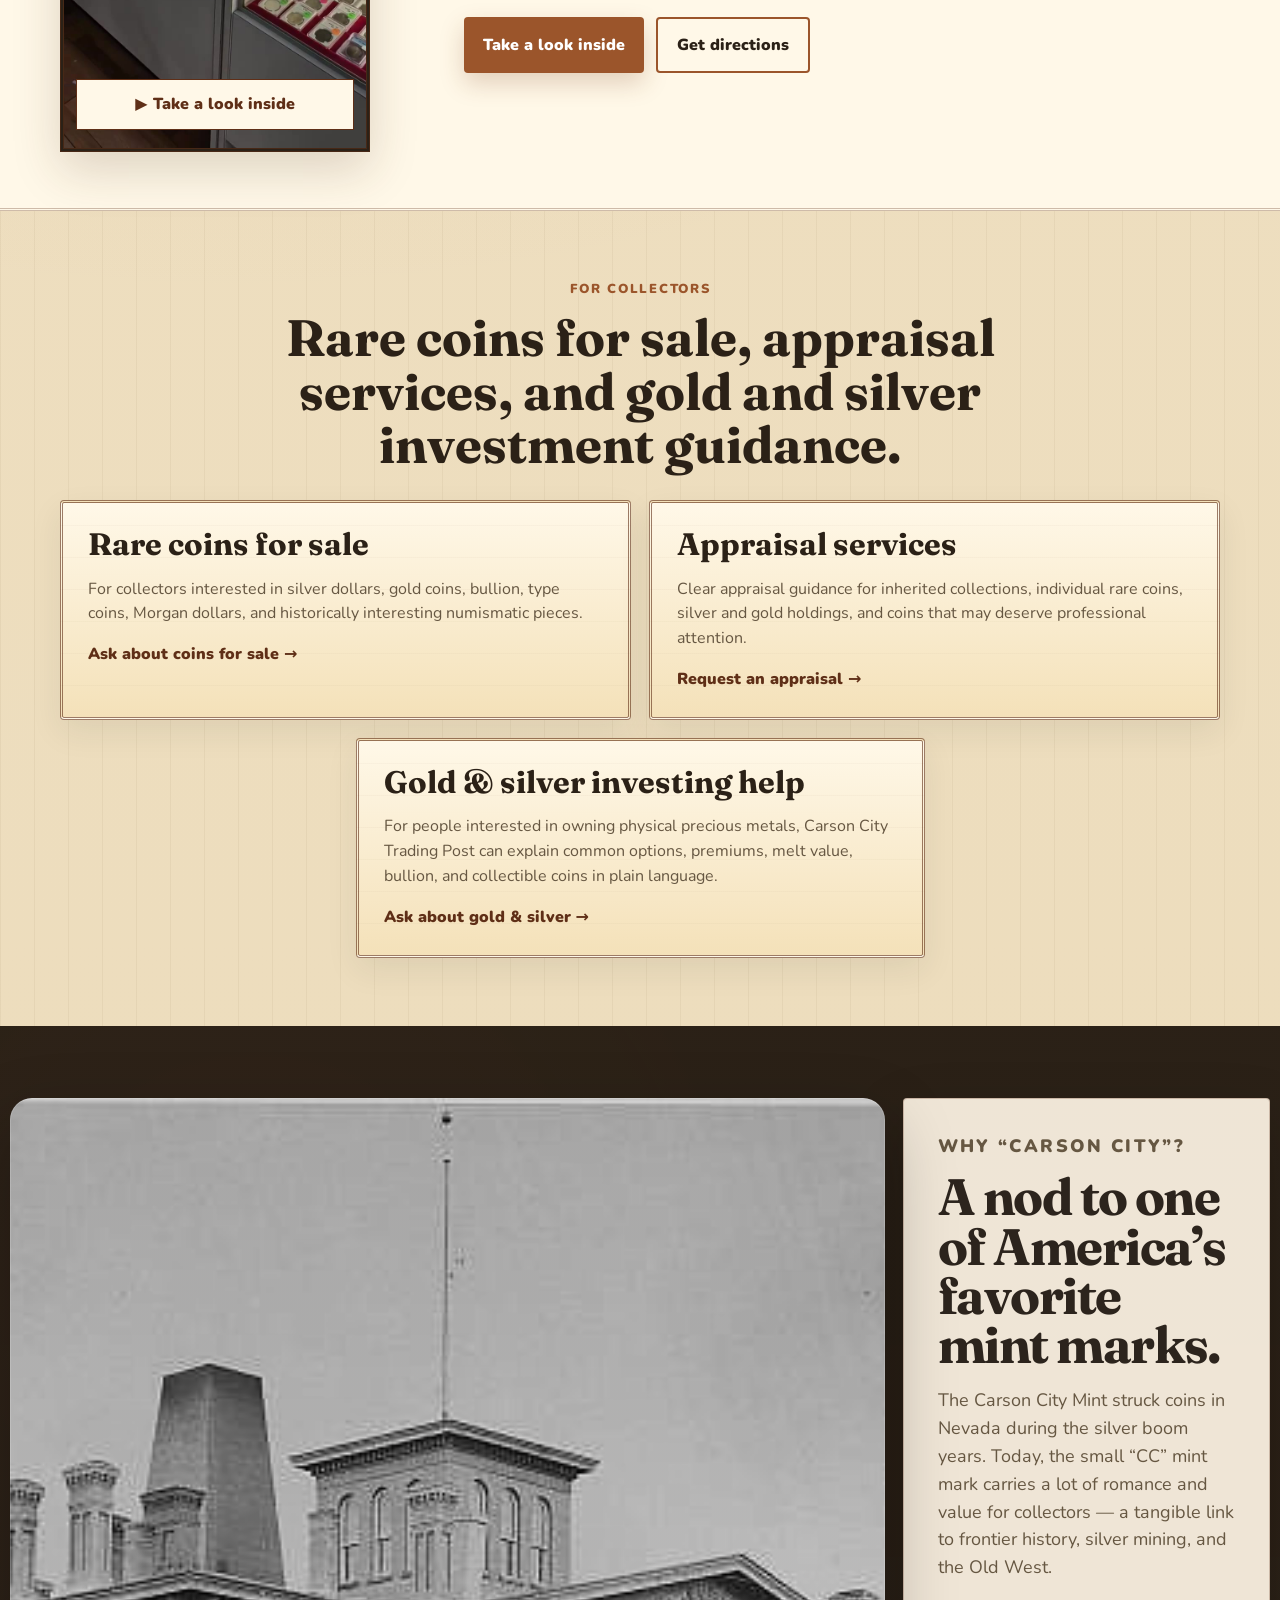
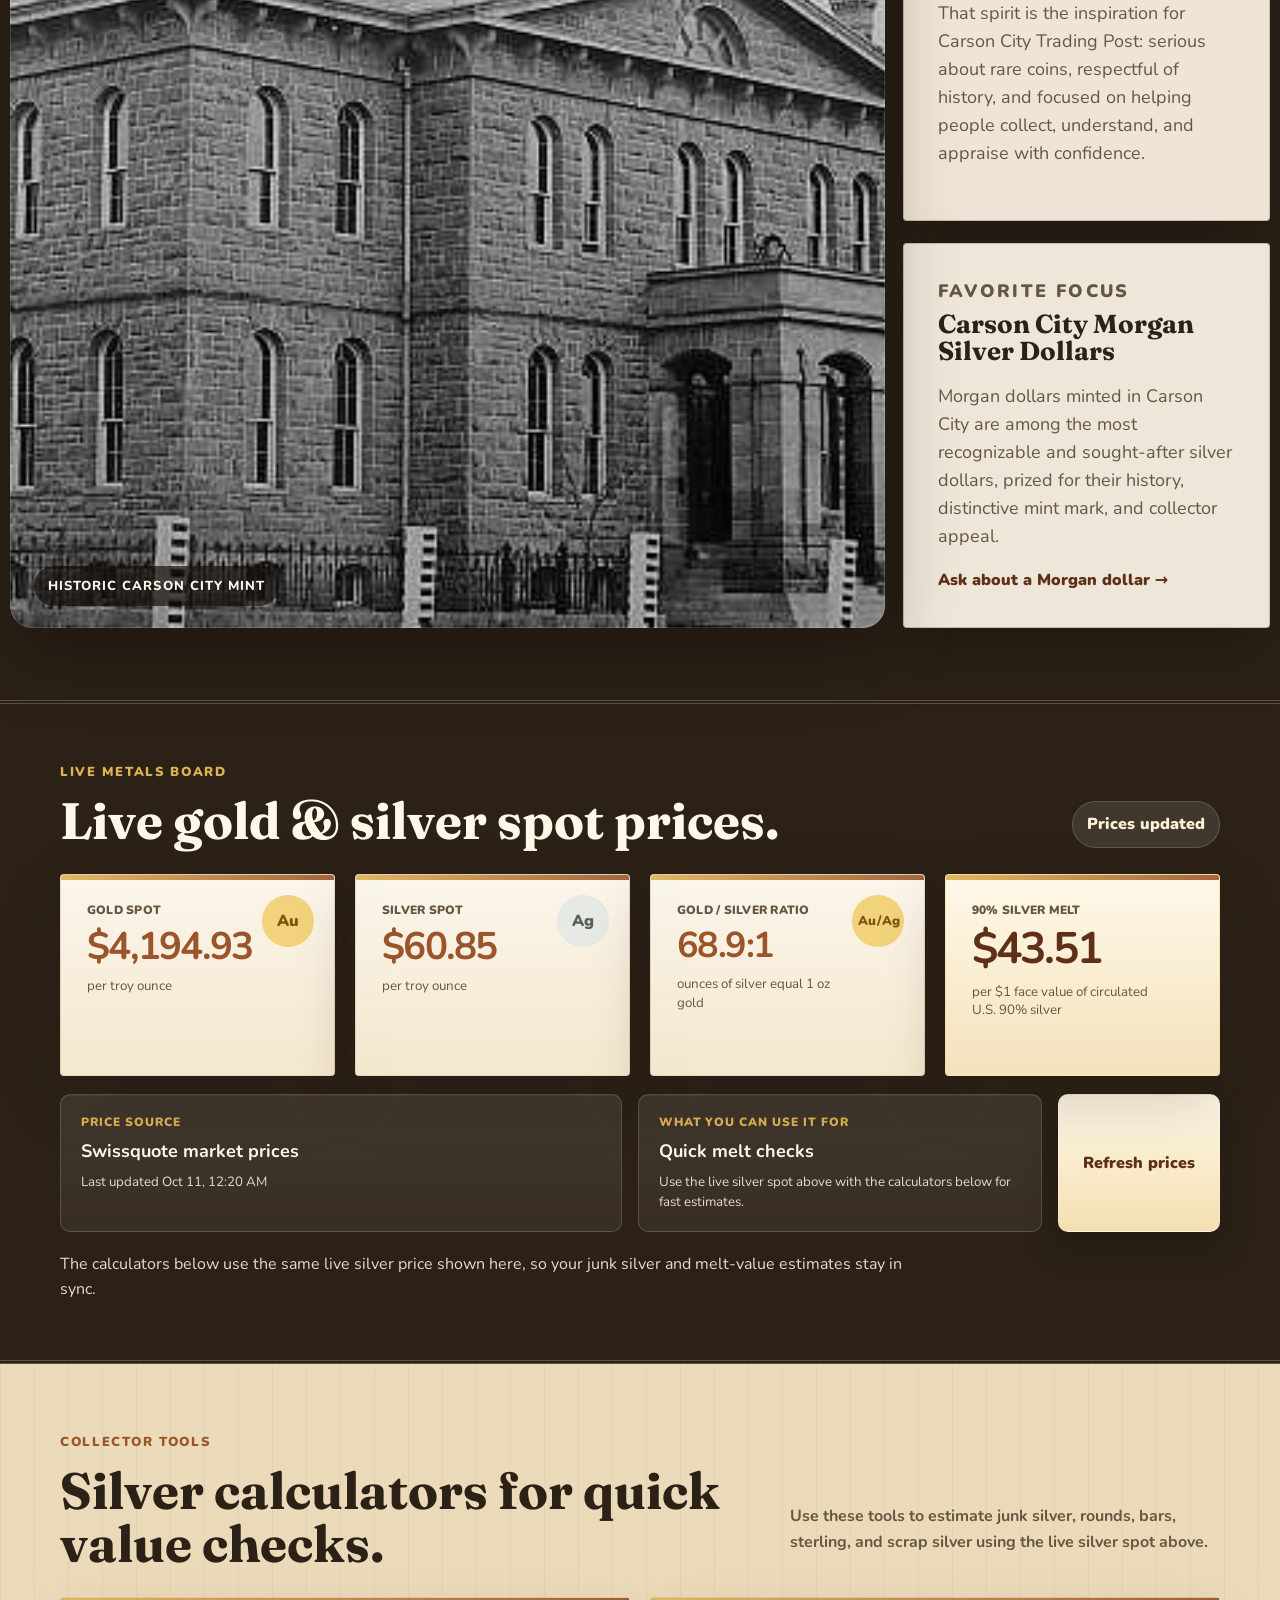
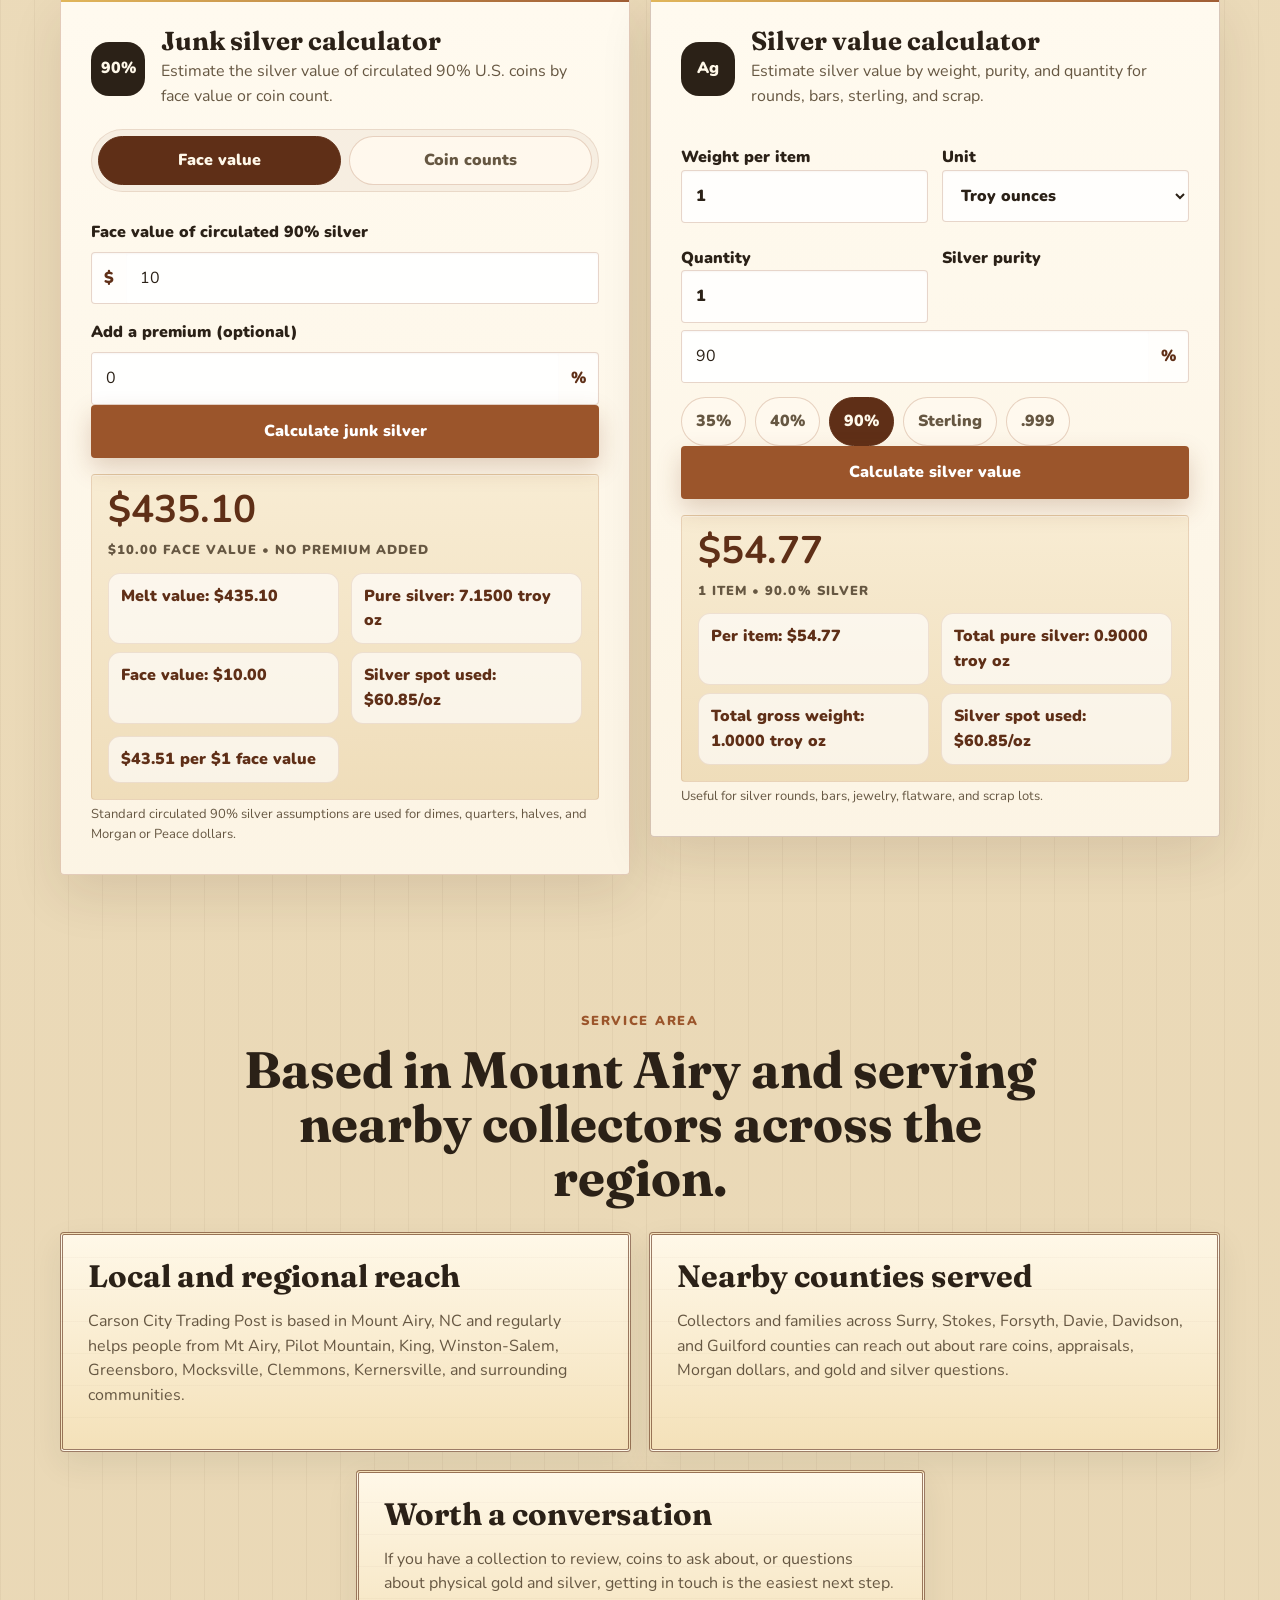
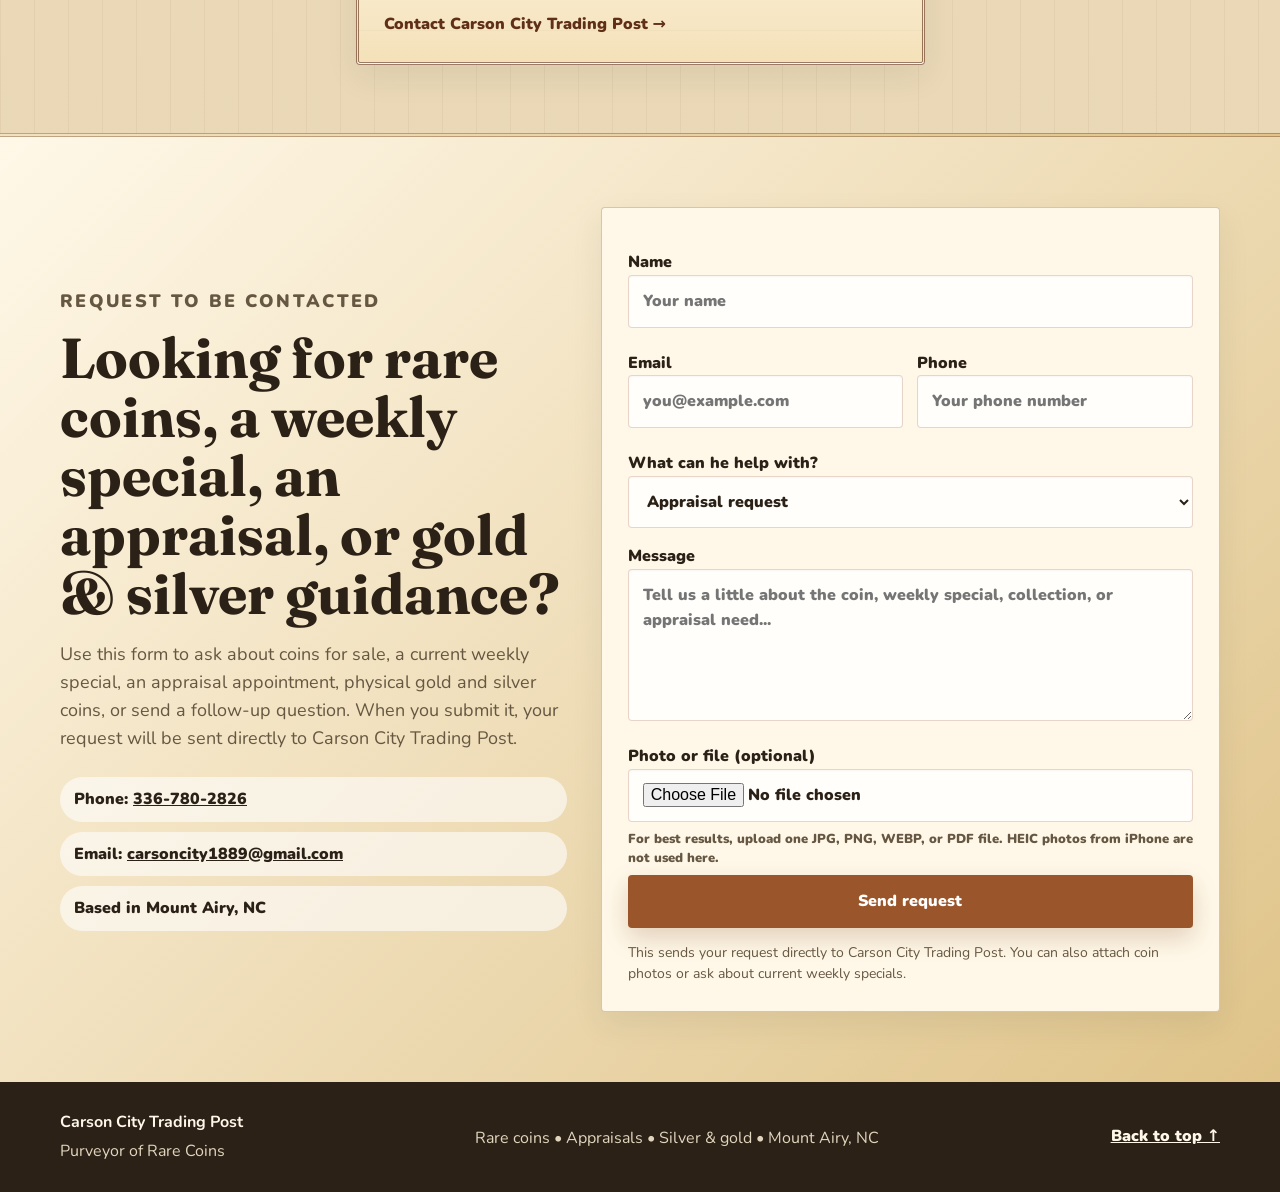
==== commit da2b06fd: "Protect contact submissions with persistent limits and Turnstile verification" ====
--- a/index.html
+++ b/index.html
@@ -409,6 +409,8 @@
             <input name="attachment_file" type="file" accept="image/jpeg,image/png,image/webp,application/pdf,.jpg,.jpeg,.png,.webp,.pdf" />
             <small class="field-help">For best results, upload one JPG, PNG, WEBP, or PDF file. HEIC photos from iPhone are not used here.</small>
           </label>
+          <!-- Set the public sitekey through the approved rollout; never put the secret here. -->
+          <div id="contactVerification" data-sitekey=""></div>
           <button class="button primary full" type="submit">Send request</button>
           <p class="form-note" id="formNote">This sends your request directly to Carson City Trading Post. You can also attach coin photos or ask about current weekly specials.</p>
         </form>
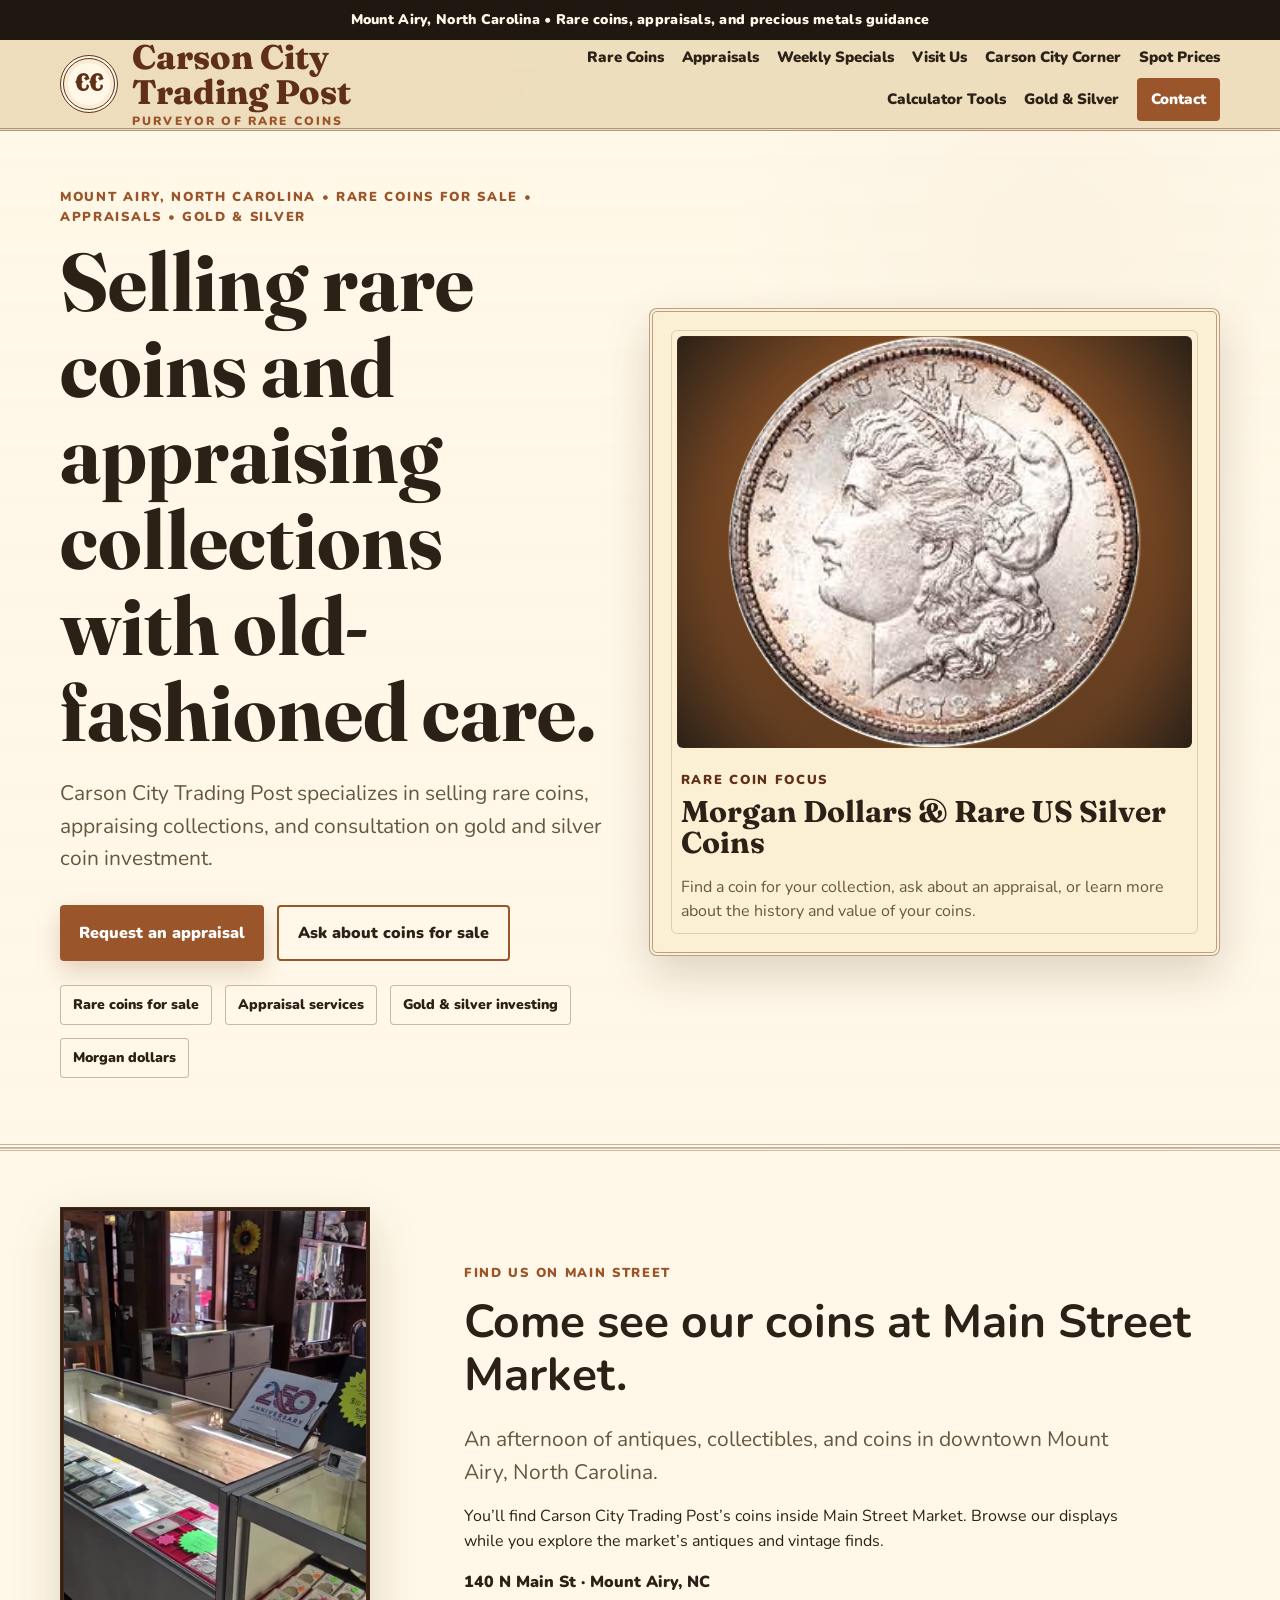
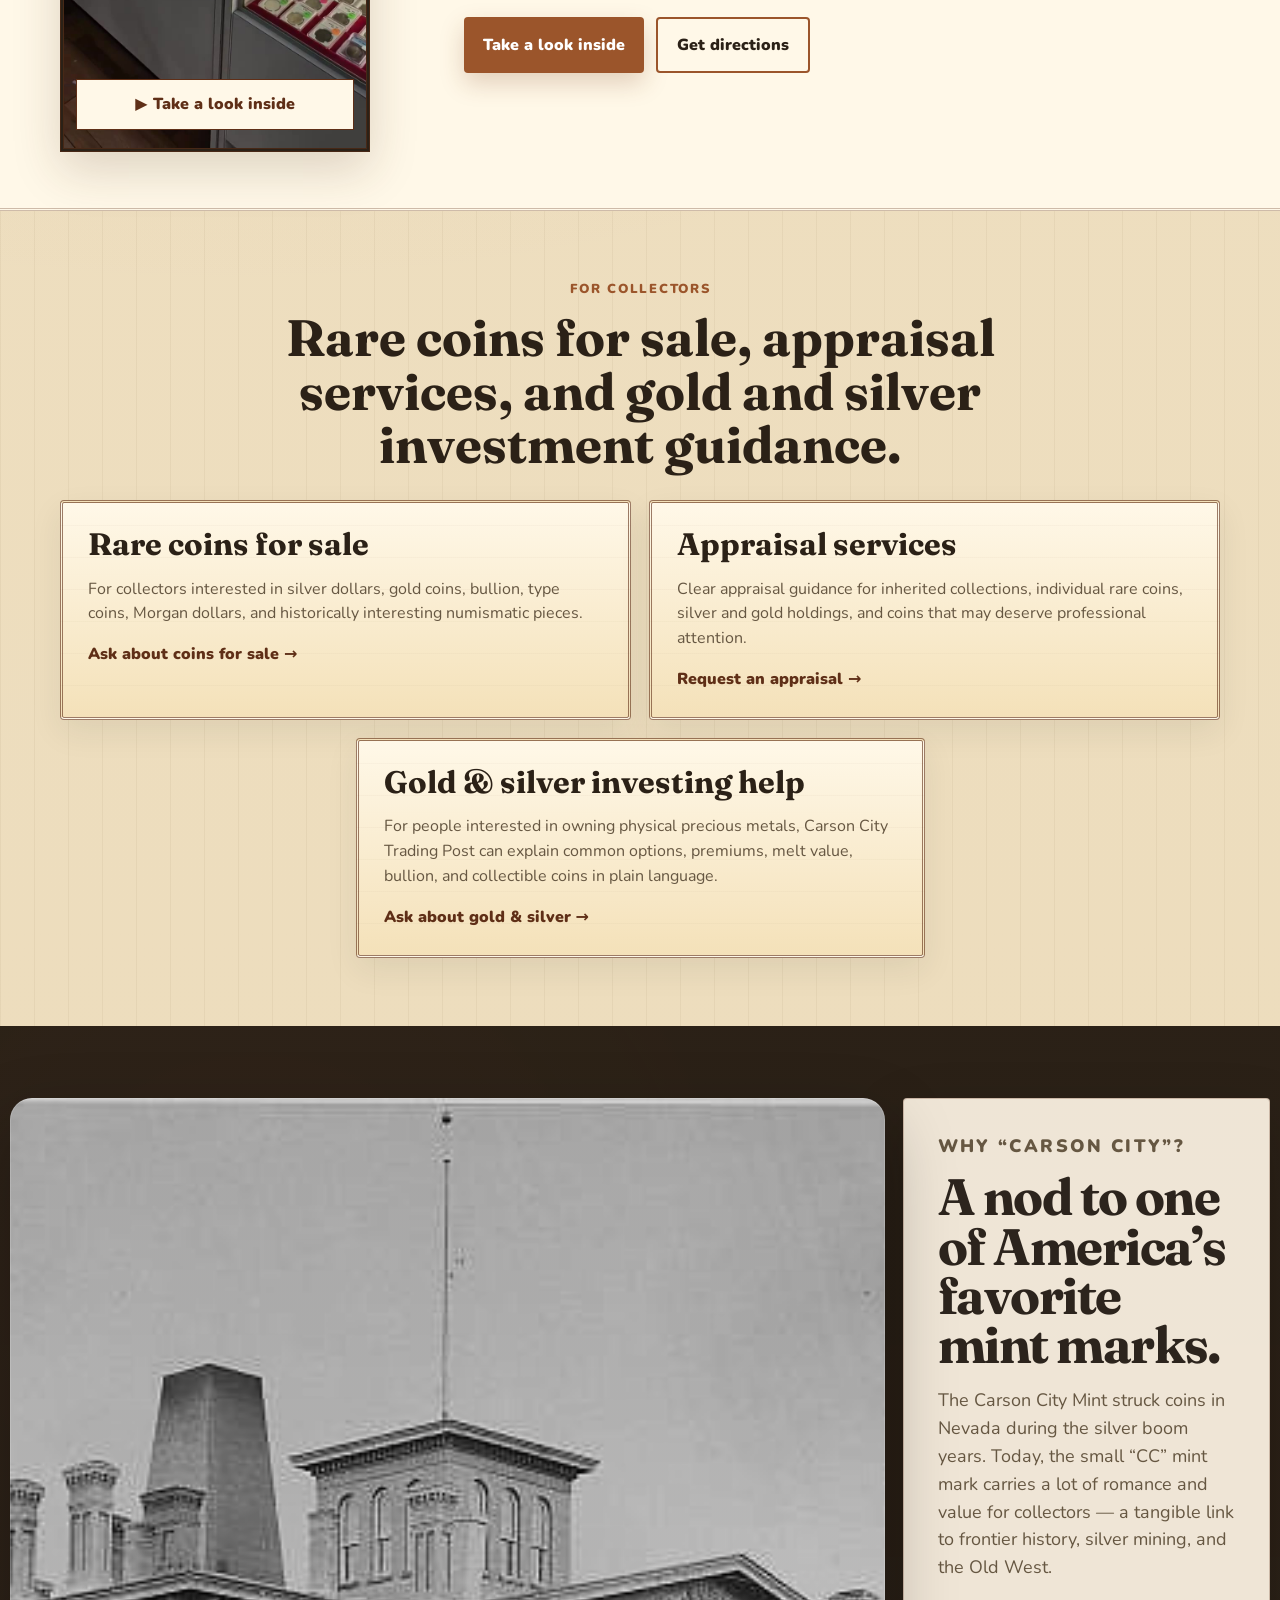
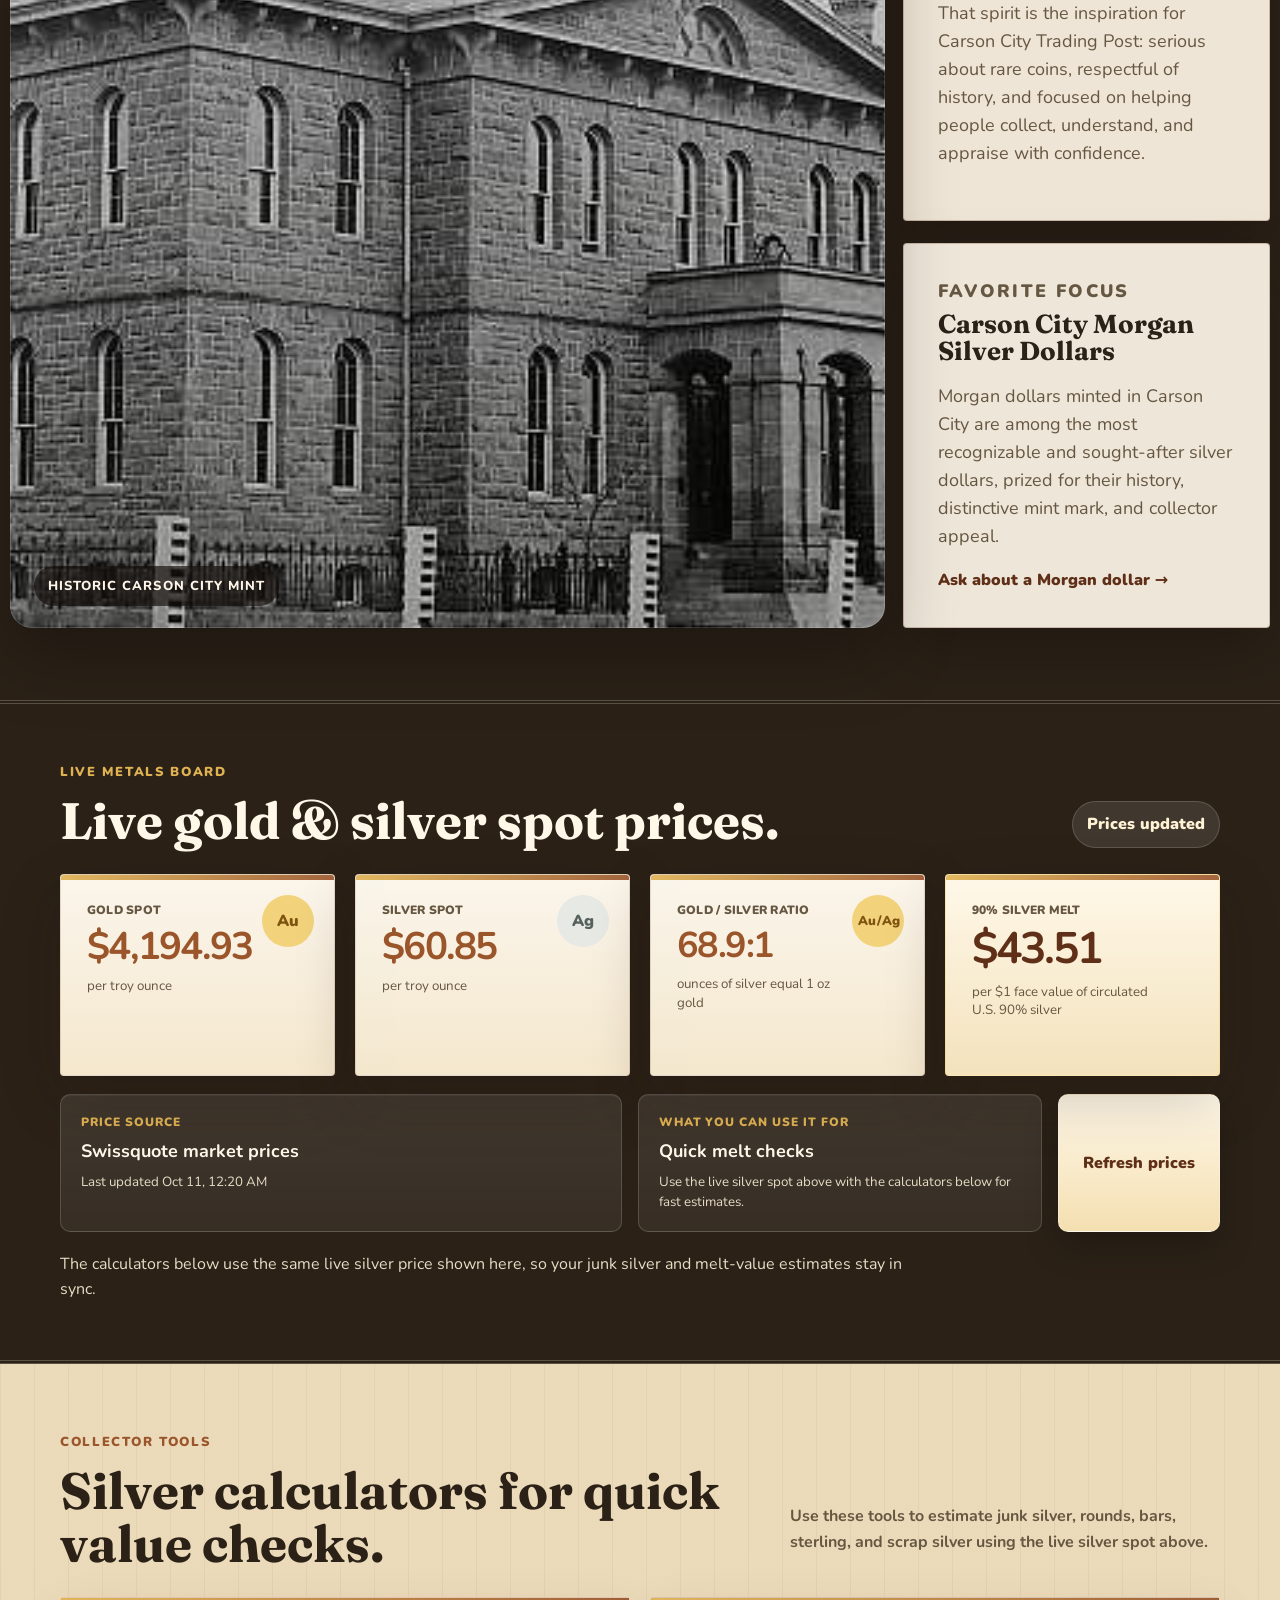
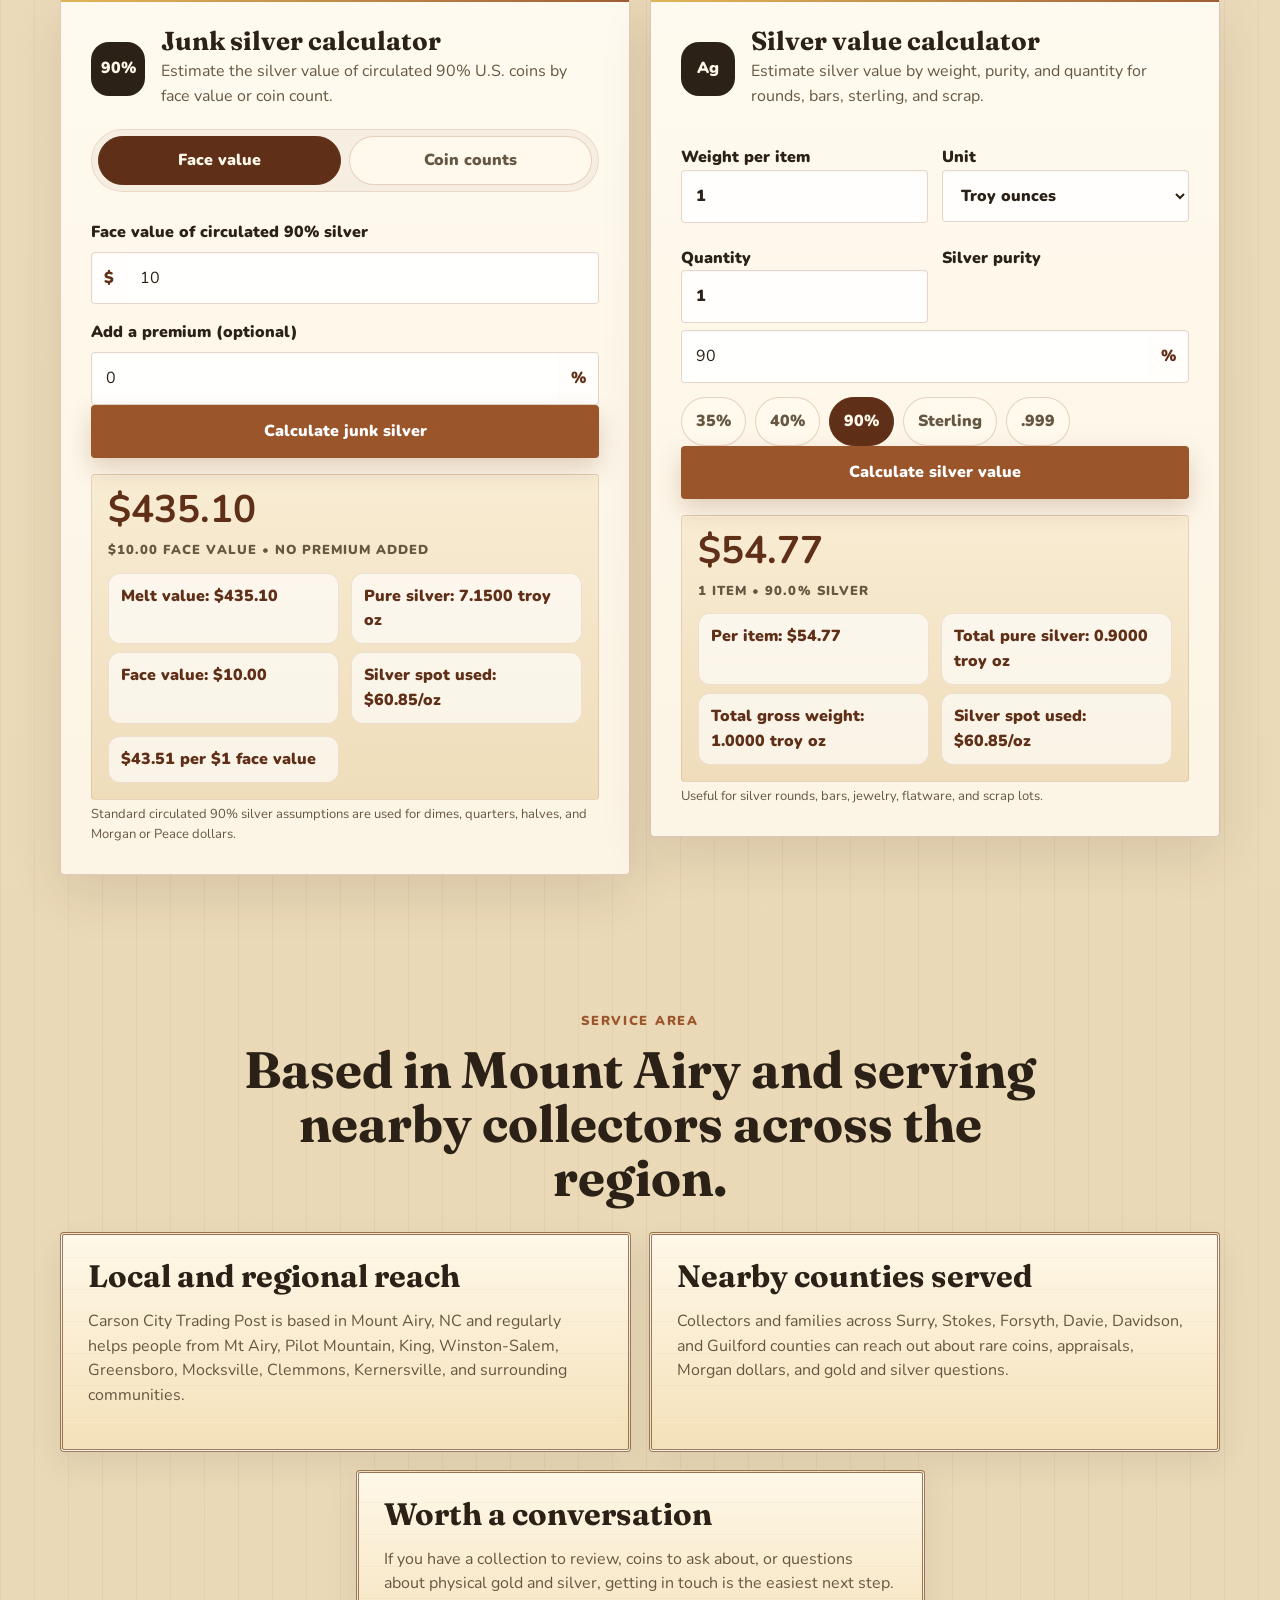
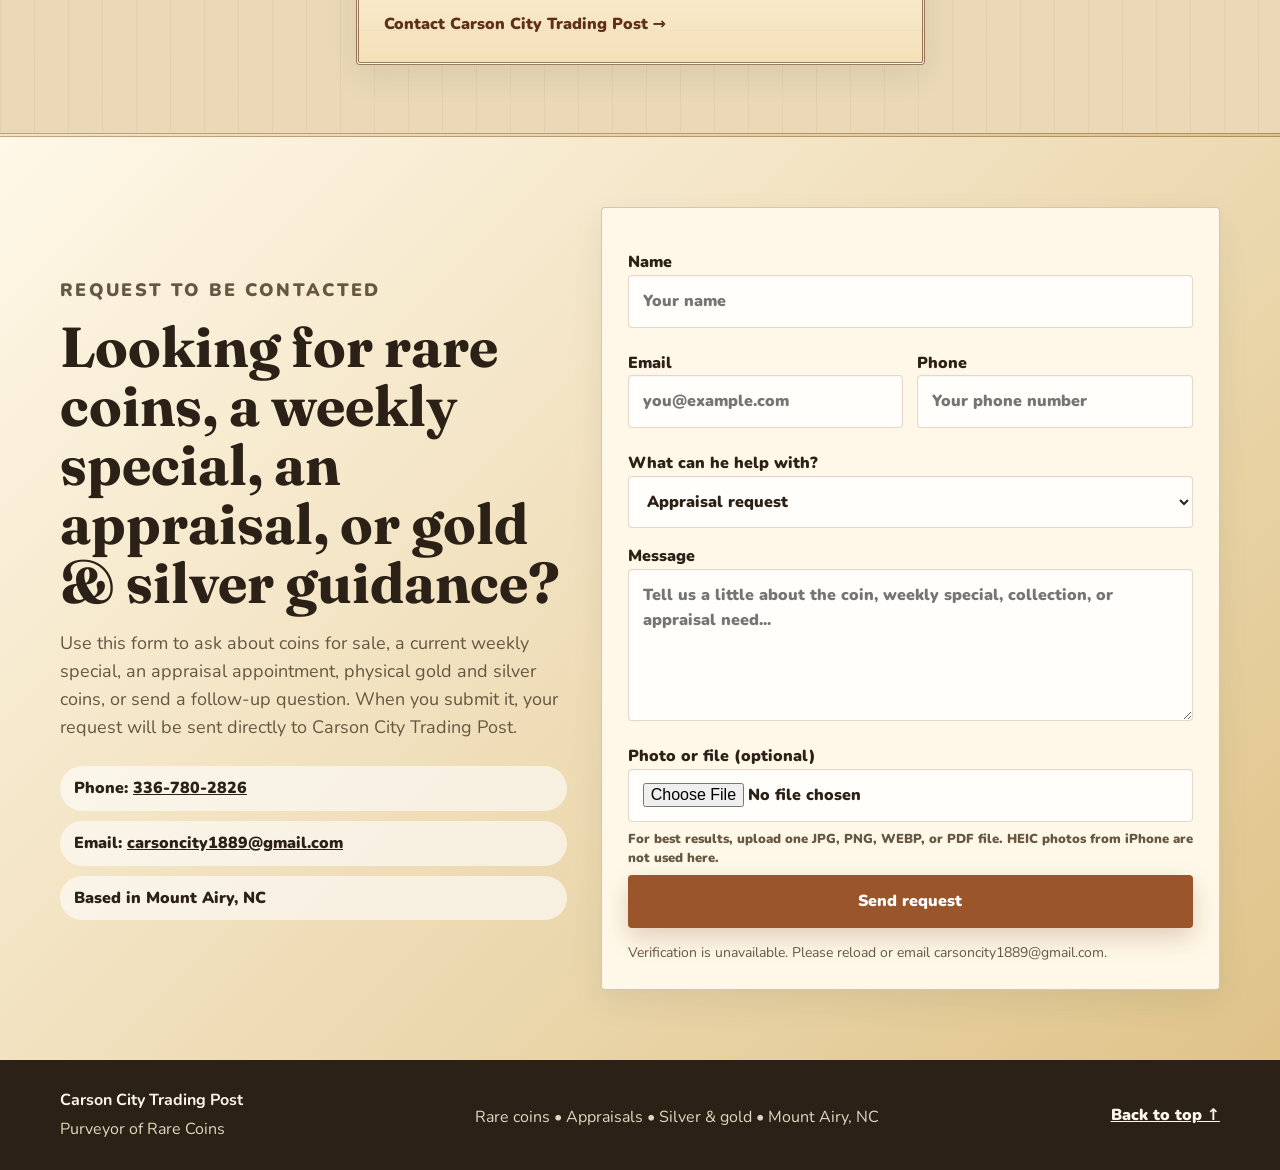
==== commit 42cde8d2: "Configure approved contact Turnstile widget" ====
--- a/index.html
+++ b/index.html
@@ -410,7 +410,7 @@
             <small class="field-help">For best results, upload one JPG, PNG, WEBP, or PDF file. HEIC photos from iPhone are not used here.</small>
           </label>
           <!-- Set the public sitekey through the approved rollout; never put the secret here. -->
-          <div id="contactVerification" data-sitekey=""></div>
+          <div id="contactVerification" data-sitekey="0x4AAAAAAFTfHf_yifYRlLGB"></div>
           <button class="button primary full" type="submit">Send request</button>
           <p class="form-note" id="formNote">This sends your request directly to Carson City Trading Post. You can also attach coin photos or ask about current weekly specials.</p>
         </form>
@@ -446,6 +446,6 @@
       scrollTopLinks.forEach((link) => link.addEventListener('click', scrollHomeTop));
     });
   </script>
-  <script src="./app.js?v=20261005-copy"></script>
+  <script src="./app.js?v=20261010-antispam"></script>
 </body>
 </html>
